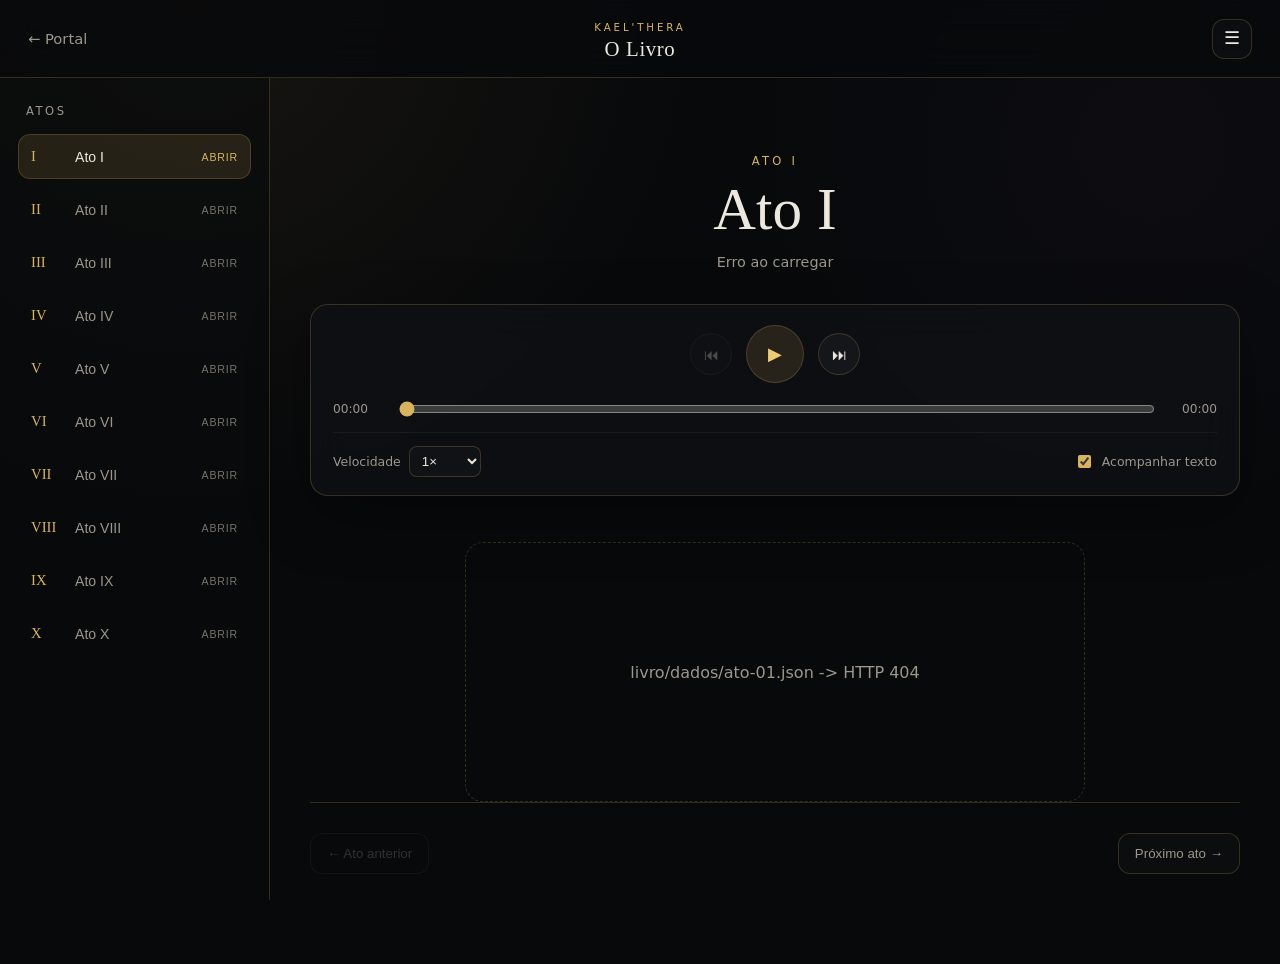
==== livro.html @ a820c570 "Add files via upload" ====
<!DOCTYPE html>
<html lang="pt-BR">
<head>
  <meta charset="UTF-8">
  <meta name="viewport" content="width=device-width, initial-scale=1.0">
  <meta name="theme-color" content="#0b0b0d">
  <title>Livro de Kael'Thera</title>
  <link rel="stylesheet" href="livro.css">
</head>
<body class="book-page">
  <div class="book-shell">
    <header class="book-topbar">
      <a class="book-back" href="index.html" aria-label="Voltar ao portal">← Portal</a>

      <div class="book-brand">
        <span class="book-kicker">KAEL'THERA</span>
        <h1>O Livro</h1>
      </div>

      <button id="toggleSidebar" class="book-icon-btn" type="button" aria-label="Abrir lista de atos">☰</button>
    </header>

    <div class="book-layout">
      <aside id="bookSidebar" class="book-sidebar" aria-label="Lista de atos">
        <div class="book-sidebar-head">
          <span>ATOS</span>
          <button id="closeSidebar" class="book-icon-btn book-close" type="button" aria-label="Fechar lista">×</button>
        </div>

        <nav id="actList" class="book-act-list"></nav>
      </aside>

      <main class="book-main">
        <section class="book-hero">
          <p id="actNumber" class="book-eyebrow">ATO I</p>
          <h2 id="actTitle">Ato I</h2>
          <p id="chapterNow" class="book-current-chapter">Preparando leitura...</p>
        </section>

        <section class="book-player" aria-label="Player de áudio">
          <audio id="bookAudio" preload="metadata"></audio>

          <div class="book-player-main">
            <button id="prevAct" class="book-control book-control-small" type="button" aria-label="Ato anterior">⏮</button>
            <button id="playPause" class="book-control book-control-play" type="button" aria-label="Reproduzir">▶</button>
            <button id="nextAct" class="book-control book-control-small" type="button" aria-label="Próximo ato">⏭</button>
          </div>

          <div class="book-progress-wrap">
            <span id="currentTime">00:00</span>
            <input id="progress" class="book-progress" type="range" min="0" max="1000" value="0" step="1" aria-label="Progresso do áudio">
            <span id="duration">00:00</span>
          </div>

          <div class="book-player-options">
            <label class="book-speed-label" for="speed">
              Velocidade
              <select id="speed" class="book-speed">
                <option value="0.75">0.75×</option>
                <option value="1" selected>1×</option>
                <option value="1.25">1.25×</option>
                <option value="1.5">1.5×</option>
                <option value="2">2×</option>
              </select>
            </label>

            <label class="book-follow">
              <input id="autoFollow" type="checkbox" checked>
              <span>Acompanhar texto</span>
            </label>
          </div>
        </section>

        <section id="bookText" class="book-text" aria-live="polite">
          <div class="book-loading">
            <span class="book-spinner"></span>
            Carregando ato...
          </div>
        </section>

        <section class="book-bottom-nav" aria-label="Navegação entre atos">
          <button id="prevActBottom" class="book-nav-btn" type="button">← Ato anterior</button>
          <button id="nextActBottom" class="book-nav-btn" type="button">Próximo ato →</button>
        </section>
      </main>
    </div>
  </div>

  <div id="sidebarBackdrop" class="book-backdrop" hidden></div>
  <script src="livro.js"></script>
</body>
</html>
---- livro.css ----
:root {
  --book-bg: #08090b;
  --book-panel: rgba(17, 18, 22, .88);
  --book-panel-2: rgba(25, 25, 31, .92);
  --book-border: rgba(225, 187, 92, .20);
  --book-gold: #d9b45d;
  --book-gold-strong: #efcb72;
  --book-gold-soft: rgba(217, 180, 93, .13);
  --book-text: #ece8de;
  --book-muted: #9c978d;
  --book-danger: #c76868;
  --book-shadow: 0 20px 60px rgba(0,0,0,.35);
}

* { box-sizing: border-box; }
html { scroll-behavior: smooth; }

body.book-page {
  margin: 0;
  min-height: 100vh;
  color: var(--book-text);
  background:
    radial-gradient(circle at 15% 0%, rgba(217,180,93,.07), transparent 35%),
    radial-gradient(circle at 90% 15%, rgba(90,75,120,.06), transparent 28%),
    var(--book-bg);
  font-family: Inter, ui-sans-serif, system-ui, -apple-system, BlinkMacSystemFont, "Segoe UI", sans-serif;
}

body.book-page::before {
  content: "";
  position: fixed;
  inset: 0;
  pointer-events: none;
  opacity: .15;
  background-image: linear-gradient(rgba(255,255,255,.012) 1px, transparent 1px), linear-gradient(90deg, rgba(255,255,255,.01) 1px, transparent 1px);
  background-size: 32px 32px;
}

.book-shell { min-height: 100vh; position: relative; z-index: 1; }

.book-topbar {
  position: sticky;
  top: 0;
  z-index: 30;
  height: 78px;
  display: grid;
  grid-template-columns: 1fr auto 1fr;
  align-items: center;
  gap: 20px;
  padding: 0 28px;
  border-bottom: 1px solid var(--book-border);
  background: rgba(8,9,11,.82);
  backdrop-filter: blur(18px);
}

.book-back {
  justify-self: start;
  color: var(--book-muted);
  text-decoration: none;
  font-size: .92rem;
  transition: .2s ease;
}
.book-back:hover { color: var(--book-gold-strong); }

.book-brand { text-align: center; line-height: 1; }
.book-brand h1 { margin: 5px 0 0; font-family: Georgia, "Times New Roman", serif; font-weight: 500; font-size: 1.3rem; letter-spacing: .03em; }
.book-kicker { font-size: .64rem; letter-spacing: .28em; color: var(--book-gold); }

.book-icon-btn {
  justify-self: end;
  appearance: none;
  border: 1px solid var(--book-border);
  background: rgba(255,255,255,.025);
  color: var(--book-text);
  min-width: 40px;
  height: 40px;
  border-radius: 12px;
  cursor: pointer;
  font-size: 1.1rem;
}
.book-icon-btn:hover { border-color: rgba(239,203,114,.5); color: var(--book-gold-strong); }

.book-layout { display: grid; grid-template-columns: 270px minmax(0, 1fr); min-height: calc(100vh - 78px); }

.book-sidebar {
  position: sticky;
  top: 78px;
  align-self: start;
  height: calc(100vh - 78px);
  overflow-y: auto;
  padding: 26px 18px;
  border-right: 1px solid var(--book-border);
  background: rgba(10,11,13,.68);
}
.book-sidebar-head { display: flex; justify-content: space-between; align-items: center; margin: 0 8px 16px; font-size: .72rem; letter-spacing: .22em; color: var(--book-muted); }
.book-close { display: none; }
.book-act-list { display: grid; gap: 8px; }

.book-act-btn {
  width: 100%;
  display: grid;
  grid-template-columns: 34px 1fr auto;
  align-items: center;
  gap: 10px;
  padding: 13px 12px;
  border: 1px solid transparent;
  border-radius: 12px;
  background: transparent;
  color: var(--book-muted);
  text-align: left;
  cursor: pointer;
  transition: .2s ease;
}
.book-act-btn:hover { background: rgba(255,255,255,.025); color: var(--book-text); }
.book-act-btn.is-active { border-color: var(--book-border); background: var(--book-gold-soft); color: var(--book-text); }
.book-act-roman { font-family: Georgia, serif; color: var(--book-gold); font-size: .92rem; }
.book-act-name { overflow: hidden; text-overflow: ellipsis; white-space: nowrap; font-size: .88rem; }
.book-act-state { font-size: .66rem; letter-spacing: .08em; text-transform: uppercase; color: #77736b; }
.book-act-btn.is-active .book-act-state { color: var(--book-gold); }

.book-main { width: min(930px, calc(100% - 48px)); margin: 0 auto; padding: 56px 0 90px; }
.book-hero { text-align: center; padding: 20px 0 34px; }
.book-eyebrow, .book-chapter-kicker { margin: 0 0 10px; color: var(--book-gold); font-size: .72rem; letter-spacing: .28em; }
.book-hero h2 { margin: 0; font-family: Georgia, "Times New Roman", serif; font-weight: 500; font-size: clamp(2rem, 5vw, 3.7rem); line-height: 1.05; }
.book-current-chapter { margin: 14px 0 0; color: var(--book-muted); font-size: .9rem; }

.book-player {
  position: sticky;
  top: 94px;
  z-index: 20;
  padding: 20px 22px 18px;
  border: 1px solid var(--book-border);
  border-radius: 18px;
  background: rgba(15,16,19,.90);
  backdrop-filter: blur(20px);
  box-shadow: var(--book-shadow);
}
.book-player-main { display: flex; justify-content: center; align-items: center; gap: 14px; margin-bottom: 16px; }
.book-control { border: 1px solid var(--book-border); color: var(--book-text); background: rgba(255,255,255,.035); cursor: pointer; transition: .2s ease; }
.book-control:hover:not(:disabled) { color: var(--book-gold-strong); border-color: rgba(239,203,114,.55); transform: translateY(-1px); }
.book-control:disabled, .book-nav-btn:disabled { opacity: .28; cursor: not-allowed; }
.book-control-small { width: 42px; height: 42px; border-radius: 50%; font-size: .95rem; }
.book-control-play { width: 58px; height: 58px; border-radius: 50%; font-size: 1.1rem; background: var(--book-gold-soft); color: var(--book-gold-strong); }
.book-control-play.is-playing { padding-bottom: 3px; }

.book-progress-wrap { display: grid; grid-template-columns: 52px 1fr 52px; align-items: center; gap: 12px; color: var(--book-muted); font-size: .76rem; font-variant-numeric: tabular-nums; }
.book-progress-wrap span:last-child { text-align: right; }
.book-progress { width: 100%; accent-color: var(--book-gold); cursor: pointer; }

.book-player-options { display: flex; justify-content: space-between; align-items: center; gap: 18px; margin-top: 13px; padding-top: 13px; border-top: 1px solid rgba(255,255,255,.055); color: var(--book-muted); font-size: .78rem; }
.book-speed-label { display: flex; align-items: center; gap: 8px; }
.book-speed { border: 1px solid var(--book-border); border-radius: 8px; padding: 6px 8px; color: var(--book-text); background: #111216; }
.book-follow { display: flex; align-items: center; gap: 8px; cursor: pointer; }
.book-follow input { accent-color: var(--book-gold); }

.book-text { margin-top: 46px; }
.book-chapter { margin: 0 auto 72px; max-width: 760px; }
.book-chapter + .book-chapter { padding-top: 54px; border-top: 1px solid var(--book-border); }
.book-chapter h3 { margin: 0 0 30px; font-family: Georgia, "Times New Roman", serif; font-weight: 500; font-size: clamp(1.55rem, 3vw, 2.2rem); }
.book-chapter-content { display: grid; gap: 7px; }

.book-segment {
  margin: 0;
  padding: 10px 15px;
  border-left: 3px solid transparent;
  border-radius: 0 10px 10px 0;
  color: #d5d0c6;
  font-family: Georgia, "Times New Roman", serif;
  font-size: clamp(1.08rem, 1.7vw, 1.22rem);
  line-height: 1.9;
  cursor: pointer;
  transition: background .22s ease, border-color .22s ease, color .22s ease, transform .22s ease;
}
.book-segment:hover { background: rgba(255,255,255,.018); color: var(--book-text); }
.book-segment:focus-visible { outline: 1px solid rgba(239,203,114,.65); outline-offset: 3px; }
.book-segment.is-reading {
  color: #fff4d7;
  background: linear-gradient(90deg, rgba(217,180,93,.17), rgba(217,180,93,.045));
  border-left-color: var(--book-gold-strong);
  transform: translateX(3px);
  box-shadow: inset 0 0 28px rgba(217,180,93,.025);
}

.book-loading, .book-empty { min-height: 260px; display: grid; place-items: center; align-content: center; gap: 12px; text-align: center; color: var(--book-muted); }
.book-empty { max-width: 620px; margin: 0 auto; padding: 40px 24px; border: 1px dashed var(--book-border); border-radius: 18px; }
.book-empty h3 { margin: 0; color: var(--book-text); font-family: Georgia, serif; font-size: 1.5rem; font-weight: 500; }
.book-empty p { margin: 0; line-height: 1.65; }
.book-empty-icon { color: var(--book-gold); font-size: 1.7rem; }
.book-spinner { width: 24px; height: 24px; border-radius: 50%; border: 2px solid rgba(255,255,255,.08); border-top-color: var(--book-gold); animation: bookSpin .8s linear infinite; }
@keyframes bookSpin { to { transform: rotate(360deg); } }

.book-bottom-nav { display: flex; justify-content: space-between; gap: 16px; padding-top: 30px; border-top: 1px solid var(--book-border); }
.book-nav-btn { appearance: none; border: 1px solid var(--book-border); border-radius: 12px; padding: 12px 16px; color: var(--book-muted); background: rgba(255,255,255,.02); cursor: pointer; }
.book-nav-btn:hover:not(:disabled) { color: var(--book-gold-strong); border-color: rgba(239,203,114,.45); }

.book-backdrop { position: fixed; inset: 0; z-index: 39; background: rgba(0,0,0,.58); opacity: 0; transition: opacity .18s ease; }
.book-backdrop.is-visible { opacity: 1; }

@media (max-width: 900px) {
  .book-layout { display: block; }
  .book-sidebar {
    position: fixed;
    z-index: 40;
    top: 0;
    left: 0;
    width: min(330px, 88vw);
    height: 100vh;
    transform: translateX(-105%);
    transition: transform .2s ease;
    background: #0d0e11;
    padding-top: 22px;
  }
  .book-sidebar.is-open { transform: translateX(0); }
  .book-close { display: inline-grid; place-items: center; }
  .book-main { width: min(100% - 30px, 820px); padding-top: 36px; }
  .book-player { top: 88px; }
}

@media (max-width: 560px) {
  .book-topbar { height: 68px; padding: 0 15px; grid-template-columns: 1fr auto 1fr; }
  .book-back { font-size: .8rem; }
  .book-brand h1 { font-size: 1.02rem; }
  .book-kicker { font-size: .54rem; letter-spacing: .2em; }
  .book-icon-btn { min-width: 36px; height: 36px; }
  .book-main { width: min(100% - 20px, 760px); padding-top: 24px; }
  .book-hero { padding-bottom: 25px; }
  .book-player { top: 76px; padding: 16px 14px 14px; border-radius: 15px; }
  .book-progress-wrap { grid-template-columns: 44px 1fr 44px; gap: 8px; font-size: .7rem; }
  .book-player-options { align-items: flex-start; flex-direction: column; gap: 10px; }
  .book-text { margin-top: 34px; }
  .book-chapter { margin-bottom: 55px; }
  .book-segment { padding: 8px 10px; font-size: 1.05rem; line-height: 1.78; }
  .book-bottom-nav { flex-direction: column; }
  .book-nav-btn { width: 100%; }
}

/* =========================================================
   KAEL'THERA — DESTAQUE PROFISSIONAL DA LEITURA
   O livro.js já adiciona .is-reading ao trecho sincronizado.
   Este bloco melhora apenas o visual, sem alterar a lógica.
   ========================================================= */

.book-segment {
  position: relative;
  overflow: hidden;
  transform-origin: left center;
  transition:
    color .28s ease,
    opacity .28s ease,
    background .28s ease,
    border-color .28s ease,
    transform .28s ease,
    box-shadow .28s ease,
    text-shadow .28s ease;
}

.book-segment::before {
  content: "";
  position: absolute;
  left: -3px;
  top: 14%;
  width: 3px;
  height: 72%;
  border-radius: 999px;
  background: transparent;
  transition: background .28s ease, box-shadow .28s ease;
}

/* Trecho exato que o áudio está narrando */
.book-segment.is-reading {
  z-index: 2;
  color: #fff7e4;
  opacity: 1;
  background:
    linear-gradient(
      90deg,
      rgba(239, 203, 114, .20),
      rgba(217, 180, 93, .08) 62%,
      rgba(217, 180, 93, .018)
    );
  border-left-color: var(--book-gold-strong);
  transform: translateX(5px) scale(1.008);
  box-shadow:
    inset 0 0 34px rgba(217, 180, 93, .045),
    0 8px 32px rgba(0, 0, 0, .18);
  text-shadow: 0 0 18px rgba(239, 203, 114, .10);
}

.book-segment.is-reading::before {
  background: var(--book-gold-strong);
  box-shadow:
    0 0 7px rgba(239, 203, 114, .58),
    0 0 20px rgba(239, 203, 114, .30);
}

/* Etiqueta discreta no canto do trecho atual */
.book-segment.is-reading::after {
  content: "LENDO AGORA";
  position: absolute;
  right: 12px;
  top: 7px;
  font-family: Inter, ui-sans-serif, system-ui, sans-serif;
  font-size: .50rem;
  font-weight: 700;
  letter-spacing: .16em;
  color: rgba(239, 203, 114, .62);
  pointer-events: none;
}

/* Dá profundidade ao restante do texto sem torná-lo difícil de ler */
.book-chapter-content:has(.book-segment.is-reading)
  .book-segment:not(.is-reading) {
  opacity: .66;
  color: rgba(213, 208, 198, .72);
}

.book-chapter-content:has(.book-segment.is-reading)
  .book-segment:not(.is-reading):hover {
  opacity: 1;
  color: var(--book-text);
}

/* A pausa mantém o local marcado, então o leitor não se perde. */
.book-segment.is-reading:hover {
  color: #fff9ea;
  background:
    linear-gradient(
      90deg,
      rgba(239, 203, 114, .23),
      rgba(217, 180, 93, .095) 62%,
      rgba(217, 180, 93, .025)
    );
}

@media (prefers-reduced-motion: reduce) {
  .book-segment,
  .book-segment::before {
    transition: none;
  }

  .book-segment.is-reading {
    transform: none;
  }
}

@media (max-width: 560px) {
  .book-segment.is-reading::after {
    display: none;
  }

  .book-segment.is-reading {
    transform: translateX(2px);
  }
}
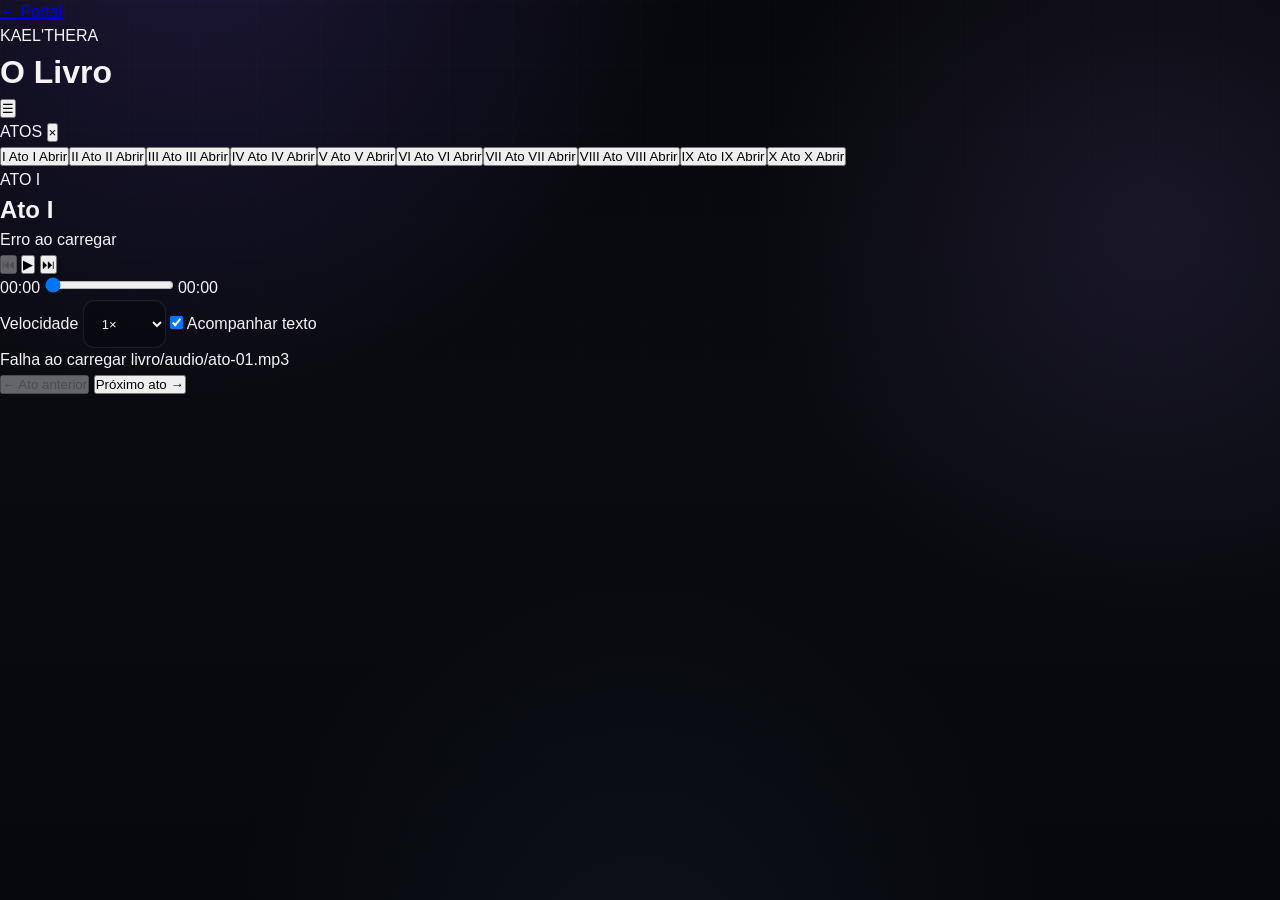
==== commit df5284e8: "Update livro.html" ====
--- a/livro.html
+++ b/livro.html
@@ -5,7 +5,7 @@
   <meta name="viewport" content="width=device-width, initial-scale=1.0">
   <meta name="theme-color" content="#0b0b0d">
   <title>Livro de Kael'Thera</title>
-  <link rel="stylesheet" href="livro.css">
+  <link rel="stylesheet" href="style.css">
 </head>
 <body class="book-page">
   <div class="book-shell">
--- a/style.css
+++ b/style.css
@@ -0,0 +1,2214 @@
+* {
+    box-sizing: border-box;
+    margin: 0;
+    padding: 0;
+}
+
+:root {
+
+    --background: #08090d;
+    --background2: #10131a;
+
+    --panel: rgba(18, 21, 29, 0.94);
+
+    --border: rgba(255, 255, 255, 0.09);
+
+    --text: #eeeeee;
+    --muted: #9ca3af;
+
+    --accent: #b58cff;
+    --accent2: #7c5cff;
+
+    --success: #72e6a1;
+
+}
+
+
+body {
+
+    min-height: 100vh;
+
+    background:
+        radial-gradient(
+            circle at 20% 10%,
+            rgba(125, 75, 190, 0.16),
+            transparent 35%
+        ),
+
+        radial-gradient(
+            circle at 80% 90%,
+            rgba(50, 110, 180, 0.12),
+            transparent 35%
+        ),
+
+        var(--background);
+
+    color: var(--text);
+
+    font-family:
+        Arial,
+        Helvetica,
+        sans-serif;
+
+    line-height: 1.5;
+
+}
+
+
+.background {
+
+    position: fixed;
+
+    inset: 0;
+
+    pointer-events: none;
+
+    opacity: 0.15;
+
+    background-image:
+
+        linear-gradient(
+            rgba(255,255,255,0.03) 1px,
+            transparent 1px
+        ),
+
+        linear-gradient(
+            90deg,
+            rgba(255,255,255,0.03) 1px,
+            transparent 1px
+        );
+
+    background-size: 50px 50px;
+
+}
+
+
+.site-header {
+
+    height: 75px;
+
+    display: flex;
+
+    align-items: center;
+
+    justify-content: space-between;
+
+    padding: 0 7%;
+
+    border-bottom: 1px solid var(--border);
+
+    background: rgba(8, 9, 13, 0.82);
+
+    backdrop-filter: blur(12px);
+
+}
+
+
+.logo {
+
+    font-weight: 800;
+
+    letter-spacing: 3px;
+
+    font-size: 19px;
+
+}
+
+
+.logo span {
+
+    color: var(--accent);
+
+    margin-right: 8px;
+
+}
+
+
+.header-subtitle {
+
+    color: var(--muted);
+
+    font-size: 11px;
+
+    letter-spacing: 3px;
+
+}
+
+
+.container {
+
+    width: min(950px, 92%);
+
+    margin: 0 auto;
+
+    padding: 60px 0 80px;
+
+}
+
+
+.intro {
+
+    text-align: center;
+
+    margin-bottom: 45px;
+
+}
+
+
+.symbol {
+
+    font-size: 42px;
+
+    color: var(--accent);
+
+    margin-bottom: 10px;
+
+}
+
+
+.intro h1 {
+
+    font-size: clamp(30px, 5vw, 48px);
+
+    margin-bottom: 15px;
+
+}
+
+
+.intro p {
+
+    max-width: 650px;
+
+    margin: auto;
+
+    color: var(--muted);
+
+    font-size: 15px;
+
+}
+
+
+/* PROGRESS */
+
+.progress-container {
+
+    margin-bottom: 30px;
+
+}
+
+
+.progress-info {
+
+    display: flex;
+
+    justify-content: space-between;
+
+    color: var(--muted);
+
+    font-size: 13px;
+
+    margin-bottom: 10px;
+
+}
+
+
+.progress-info strong {
+
+    color: var(--text);
+
+}
+
+
+.progress-bar {
+
+    height: 5px;
+
+    border-radius: 10px;
+
+    background: rgba(255,255,255,0.08);
+
+    overflow: hidden;
+
+}
+
+
+.progress-fill {
+
+    width: 12.5%;
+
+    height: 100%;
+
+    background:
+
+        linear-gradient(
+            90deg,
+            var(--accent2),
+            var(--accent)
+        );
+
+    transition: width 0.35s ease;
+
+}
+
+
+/* FORM */
+
+.form-step {
+
+    display: none;
+
+    background: var(--panel);
+
+    border: 1px solid var(--border);
+
+    border-radius: 18px;
+
+    padding: 35px;
+
+    box-shadow:
+        0 20px 60px rgba(0,0,0,0.25);
+
+}
+
+
+.form-step.active {
+
+    display: block;
+
+    animation: fadeIn 0.3s ease;
+
+}
+
+
+@keyframes fadeIn {
+
+    from {
+
+        opacity: 0;
+
+        transform: translateY(8px);
+
+    }
+
+    to {
+
+        opacity: 1;
+
+        transform: translateY(0);
+
+    }
+
+}
+
+
+.step-header {
+
+    display: flex;
+
+    gap: 18px;
+
+    align-items: flex-start;
+
+    padding-bottom: 25px;
+
+    margin-bottom: 30px;
+
+    border-bottom: 1px solid var(--border);
+
+}
+
+
+.step-icon {
+
+    font-size: 30px;
+
+}
+
+
+.step-header h2 {
+
+    margin-bottom: 5px;
+
+    font-size: 25px;
+
+}
+
+
+.step-header p {
+
+    color: var(--muted);
+
+    font-size: 14px;
+
+}
+
+
+/* GRID */
+
+.grid {
+
+    display: grid;
+
+    grid-template-columns: repeat(2, 1fr);
+
+    gap: 20px;
+
+}
+
+
+/* FIELDS */
+
+.field {
+
+    margin-bottom: 23px;
+
+}
+
+
+.field label {
+
+    display: block;
+
+    margin-bottom: 9px;
+
+    font-size: 14px;
+
+    font-weight: 600;
+
+}
+
+
+input[type="text"],
+input[type="number"],
+textarea {
+
+    width: 100%;
+
+    border: 1px solid var(--border);
+
+    border-radius: 10px;
+
+    padding: 13px 14px;
+
+    background: rgba(255,255,255,0.035);
+
+    color: var(--text);
+
+    outline: none;
+
+    font-family: inherit;
+
+    font-size: 14px;
+
+    transition: 0.2s;
+
+}
+
+
+input[type="text"]:focus,
+input[type="number"]:focus,
+textarea:focus {
+
+    border-color: var(--accent);
+
+    background: rgba(255,255,255,0.05);
+
+    box-shadow:
+        0 0 0 3px rgba(181,140,255,0.08);
+
+}
+
+
+textarea {
+
+    min-height: 120px;
+
+    resize: vertical;
+
+}
+
+
+.large-textarea {
+
+    min-height: 220px;
+
+}
+
+
+input::placeholder,
+textarea::placeholder {
+
+    color: #686d78;
+
+}
+
+
+small {
+
+    display: block;
+
+    margin-top: 8px;
+
+    color: var(--muted);
+
+    font-size: 12px;
+
+}
+
+
+/* OPTIONS */
+
+.radio-group,
+.checkbox-grid {
+
+    display: grid;
+
+    gap: 10px;
+
+}
+
+
+.checkbox-grid {
+
+    grid-template-columns: repeat(2, 1fr);
+
+}
+
+
+.option {
+
+    display: flex !important;
+
+    align-items: center;
+
+    gap: 10px;
+
+    padding: 13px;
+
+    border-radius: 10px;
+
+    border: 1px solid var(--border);
+
+    background: rgba(255,255,255,0.025);
+
+    cursor: pointer;
+
+    transition: 0.2s;
+
+    font-weight: 400 !important;
+
+}
+
+
+.option:hover {
+
+    border-color: rgba(181,140,255,0.35);
+
+    background: rgba(181,140,255,0.06);
+
+}
+
+
+.option input {
+
+    accent-color: var(--accent);
+
+}
+
+
+/* CONDITIONAL */
+
+.conditional {
+
+    padding: 20px;
+
+    margin-bottom: 25px;
+
+    border: 1px solid rgba(181,140,255,0.18);
+
+    border-radius: 12px;
+
+    background: rgba(181,140,255,0.035);
+
+}
+
+
+/* REVIEW */
+
+.review-container {
+
+    display: grid;
+
+    gap: 12px;
+
+    margin-bottom: 25px;
+
+}
+
+
+.review-item {
+
+    padding: 16px;
+
+    border: 1px solid var(--border);
+
+    border-radius: 10px;
+
+    background: rgba(255,255,255,0.025);
+
+}
+
+
+.review-label {
+
+    color: var(--accent);
+
+    font-size: 12px;
+
+    font-weight: 700;
+
+    text-transform: uppercase;
+
+    letter-spacing: 1px;
+
+    margin-bottom: 5px;
+
+}
+
+
+.review-value {
+
+    white-space: pre-wrap;
+
+    color: var(--text);
+
+    font-size: 14px;
+
+}
+
+
+/* CONFIRM */
+
+.confirmation {
+
+    padding: 18px;
+
+    border-radius: 12px;
+
+    background: rgba(114,230,161,0.05);
+
+    border: 1px solid rgba(114,230,161,0.15);
+
+}
+
+
+.confirm-option {
+
+    display: flex !important;
+
+    align-items: flex-start;
+
+    gap: 12px;
+
+    cursor: pointer;
+
+    font-weight: 400 !important;
+
+}
+
+
+.confirm-option input {
+
+    margin-top: 4px;
+
+    accent-color: var(--accent);
+
+}
+
+
+/* NAVIGATION */
+
+.navigation {
+
+    display: flex;
+
+    justify-content: space-between;
+
+    gap: 15px;
+
+    margin-top: 20px;
+
+}
+
+
+.button {
+
+    border: none;
+
+    border-radius: 10px;
+
+    padding: 13px 22px;
+
+    font-size: 14px;
+
+    font-weight: 700;
+
+    cursor: pointer;
+
+    transition: 0.2s;
+
+}
+
+
+.button:hover {
+
+    transform: translateY(-2px);
+
+}
+
+
+.primary,
+.submit {
+
+    margin-left: auto;
+
+    color: white;
+
+    background:
+        linear-gradient(
+            135deg,
+            var(--accent2),
+            var(--accent)
+        );
+
+}
+
+
+.secondary {
+
+    color: var(--text);
+
+    background: rgba(255,255,255,0.07);
+
+    border: 1px solid var(--border);
+
+}
+
+
+.submit {
+
+    background:
+        linear-gradient(
+            135deg,
+            #39a96b,
+            #62d996
+        );
+
+}
+
+
+.hidden {
+
+    display: none !important;
+
+}
+
+
+/* SUCCESS */
+
+.success-screen {
+
+    text-align: center;
+
+    background: var(--panel);
+
+    border: 1px solid rgba(114,230,161,0.18);
+
+    border-radius: 18px;
+
+    padding: 60px 35px;
+
+}
+
+
+.success-symbol {
+
+    font-size: 55px;
+
+    color: var(--success);
+
+    margin-bottom: 15px;
+
+}
+
+
+.success-screen h2 {
+
+    font-size: 30px;
+
+    margin-bottom: 12px;
+
+}
+
+
+.success-screen p {
+
+    color: var(--muted);
+
+}
+
+
+.application-id {
+
+    display: inline-flex;
+
+    flex-direction: column;
+
+    gap: 5px;
+
+    margin: 30px 0 15px;
+
+    padding: 18px 35px;
+
+    border-radius: 12px;
+
+    background: rgba(255,255,255,0.04);
+
+    border: 1px solid var(--border);
+
+}
+
+
+.application-id span {
+
+    color: var(--muted);
+
+    font-size: 11px;
+
+    text-transform: uppercase;
+
+    letter-spacing: 2px;
+
+}
+
+
+.application-id strong {
+
+    color: var(--accent);
+
+    font-size: 25px;
+
+    letter-spacing: 3px;
+
+}
+
+
+.success-small {
+
+    font-size: 12px;
+
+}
+
+
+/* FOOTER */
+
+footer {
+
+    text-align: center;
+
+    padding: 35px;
+
+    border-top: 1px solid var(--border);
+
+    color: var(--muted);
+
+}
+
+
+footer p {
+
+    color: var(--text);
+
+    font-weight: 700;
+
+    letter-spacing: 3px;
+
+    margin-bottom: 5px;
+
+}
+
+
+footer span {
+
+    font-size: 12px;
+
+}
+
+
+/* MOBILE */
+
+@media (max-width: 700px) {
+
+    .site-header {
+
+        padding: 0 5%;
+
+    }
+
+    .header-subtitle {
+
+        display: none;
+
+    }
+
+    .container {
+
+        width: 94%;
+
+        padding-top: 35px;
+
+    }
+
+    .form-step {
+
+        padding: 22px;
+
+    }
+
+    .grid {
+
+        grid-template-columns: 1fr;
+
+    }
+
+    .checkbox-grid {
+
+        grid-template-columns: 1fr;
+
+    }
+
+    .step-header {
+
+        gap: 12px;
+
+    }
+
+    .step-header h2 {
+
+        font-size: 21px;
+
+    }
+
+    .navigation {
+
+        flex-direction: column-reverse;
+
+    }
+
+    .button {
+
+        width: 100%;
+
+    }
+
+    .primary,
+    .submit {
+
+        margin-left: 0;
+
+    }
+
+}
+
+/* =========================================================
+   KAEL'THERA — PREMIUM APPLICATION UI
+   ========================================================= */
+
+:root {
+    --background: #07080c;
+    --background2: #0c0f16;
+    --panel: rgba(14, 17, 24, 0.88);
+    --panel-strong: rgba(18, 21, 31, 0.96);
+    --border: rgba(255, 255, 255, 0.085);
+    --border-strong: rgba(181, 140, 255, 0.24);
+    --text: #f5f3f8;
+    --muted: #a5a7b3;
+    --accent: #b997ff;
+    --accent2: #7658e8;
+    --accent-soft: rgba(181, 140, 255, 0.11);
+    --gold: #d7bd83;
+    --success: #75e6a2;
+    --danger: #ff8b9a;
+    --shadow: 0 30px 90px rgba(0, 0, 0, 0.38);
+}
+
+html {
+    scroll-behavior: smooth;
+}
+
+body {
+    overflow-x: hidden;
+    background:
+        radial-gradient(circle at 15% -10%, rgba(124, 92, 255, 0.18), transparent 34%),
+        radial-gradient(circle at 90% 25%, rgba(181, 140, 255, 0.10), transparent 30%),
+        radial-gradient(circle at 50% 110%, rgba(64, 110, 180, 0.09), transparent 36%),
+        linear-gradient(180deg, #07080c 0%, #090b11 48%, #07080c 100%);
+}
+
+body::before {
+    content: "";
+    position: fixed;
+    inset: 0;
+    z-index: -2;
+    pointer-events: none;
+    background:
+        linear-gradient(rgba(255,255,255,.014) 1px, transparent 1px),
+        linear-gradient(90deg, rgba(255,255,255,.014) 1px, transparent 1px);
+    background-size: 64px 64px;
+    mask-image: linear-gradient(to bottom, rgba(0,0,0,.8), transparent 85%);
+}
+
+.background {
+    opacity: 0.25;
+    background-image:
+        radial-gradient(circle at center, rgba(185,151,255,.10) 0 1px, transparent 1.5px);
+    background-size: 28px 28px;
+    mask-image: linear-gradient(to bottom, rgba(0,0,0,.5), transparent 70%);
+}
+
+/* HEADER */
+
+.site-header {
+    position: sticky;
+    top: 0;
+    z-index: 100;
+    height: 72px;
+    padding: 0 max(5vw, 24px);
+    background: rgba(7, 8, 12, 0.72);
+    border-bottom: 1px solid rgba(255,255,255,.07);
+    backdrop-filter: blur(18px) saturate(140%);
+    -webkit-backdrop-filter: blur(18px) saturate(140%);
+}
+
+.brand {
+    display: inline-flex;
+    align-items: center;
+    gap: 12px;
+    color: var(--text);
+    text-decoration: none;
+}
+
+.brand-mark {
+    display: grid;
+    place-items: center;
+    width: 36px;
+    height: 36px;
+    border: 1px solid rgba(185,151,255,.30);
+    border-radius: 11px;
+    color: var(--accent);
+    background:
+        linear-gradient(145deg, rgba(185,151,255,.13), rgba(255,255,255,.02));
+    box-shadow: inset 0 1px 0 rgba(255,255,255,.06);
+}
+
+.brand-copy {
+    display: flex;
+    align-items: baseline;
+    gap: 8px;
+}
+
+.brand-copy strong {
+    font-size: 14px;
+    letter-spacing: 3.2px;
+}
+
+.brand-copy small {
+    color: var(--muted);
+    font-size: 9px;
+    letter-spacing: 2px;
+}
+
+.header-meta {
+    display: inline-flex;
+    align-items: center;
+    gap: 9px;
+    padding: 8px 12px;
+    border: 1px solid rgba(117,230,162,.15);
+    border-radius: 999px;
+    color: #c4d3c9;
+    background: rgba(117,230,162,.05);
+    font-size: 11px;
+    letter-spacing: .8px;
+}
+
+.live-dot {
+    width: 7px;
+    height: 7px;
+    border-radius: 50%;
+    background: var(--success);
+    box-shadow: 0 0 0 4px rgba(117,230,162,.08), 0 0 18px rgba(117,230,162,.35);
+}
+
+/* MAIN / HERO */
+
+.container {
+    width: min(980px, 92%);
+    padding: 78px 0 96px;
+}
+
+.intro {
+    position: relative;
+    max-width: 880px;
+    margin: 0 auto 58px;
+    text-align: center;
+}
+
+.hero-kicker {
+    display: inline-flex;
+    align-items: center;
+    gap: 10px;
+    margin-bottom: 26px;
+    color: #c8bddf;
+    font-size: 10px;
+    font-weight: 800;
+    letter-spacing: 2.6px;
+}
+
+.hero-kicker span {
+    width: 34px;
+    height: 1px;
+    background: linear-gradient(90deg, transparent, var(--accent));
+}
+
+.symbol {
+    width: 54px;
+    height: 54px;
+    display: grid;
+    place-items: center;
+    margin: 0 auto 20px;
+    border: 1px solid rgba(185,151,255,.28);
+    border-radius: 16px;
+    font-size: 27px;
+    background:
+        linear-gradient(145deg, rgba(185,151,255,.12), rgba(255,255,255,.015));
+    box-shadow:
+        inset 0 1px 0 rgba(255,255,255,.06),
+        0 18px 50px rgba(118,88,232,.12);
+}
+
+.intro h1 {
+    max-width: 800px;
+    margin: 0 auto 22px;
+    font-size: clamp(42px, 6.8vw, 72px);
+    line-height: .98;
+    letter-spacing: -3px;
+    font-weight: 850;
+}
+
+.intro h1 span {
+    display: block;
+    margin-top: 9px;
+    color: transparent;
+    background: linear-gradient(100deg, #e7ddfb 5%, var(--accent) 50%, #a98cf5 95%);
+    background-clip: text;
+    -webkit-background-clip: text;
+}
+
+.hero-description {
+    max-width: 700px !important;
+    color: #aeb0bc !important;
+    font-size: 16px !important;
+    line-height: 1.75 !important;
+}
+
+.hero-badges {
+    display: flex;
+    justify-content: center;
+    flex-wrap: wrap;
+    gap: 9px;
+    margin: 28px auto 0;
+}
+
+.hero-badges span {
+    padding: 8px 12px;
+    border: 1px solid rgba(255,255,255,.075);
+    border-radius: 999px;
+    color: #c9c5d3;
+    background: rgba(255,255,255,.025);
+    font-size: 11px;
+}
+
+.hero-note {
+    display: grid;
+    grid-template-columns: auto 1fr;
+    gap: 14px;
+    max-width: 650px;
+    margin: 34px auto 0;
+    padding: 16px 18px;
+    border: 1px solid rgba(215,189,131,.16);
+    border-radius: 14px;
+    text-align: left;
+    background: rgba(215,189,131,.035);
+}
+
+.hero-note-icon {
+    width: 34px;
+    height: 34px;
+    display: grid;
+    place-items: center;
+    border-radius: 10px;
+    color: var(--gold);
+    background: rgba(215,189,131,.08);
+}
+
+.hero-note strong {
+    display: block;
+    margin-bottom: 3px;
+    font-size: 12px;
+    letter-spacing: .5px;
+}
+
+.hero-note p {
+    max-width: none;
+    margin: 0;
+    color: #999ba6;
+    font-size: 12px;
+    line-height: 1.55;
+}
+
+/* PROGRESS */
+
+.progress-container {
+    position: relative;
+    margin-bottom: 13px;
+    padding: 19px 20px;
+    border: 1px solid rgba(255,255,255,.065);
+    border-radius: 15px;
+    background: rgba(255,255,255,.018);
+}
+
+.progress-info {
+    margin-bottom: 12px;
+    font-size: 11px;
+    font-weight: 700;
+    letter-spacing: .5px;
+    text-transform: uppercase;
+}
+
+.progress-info strong {
+    color: var(--accent);
+}
+
+.progress-bar {
+    height: 4px;
+    background: rgba(255,255,255,.055);
+}
+
+.progress-fill {
+    position: relative;
+    box-shadow: 0 0 18px rgba(185,140,255,.30);
+}
+
+.progress-fill::after {
+    content: "";
+    position: absolute;
+    right: -2px;
+    top: 50%;
+    width: 7px;
+    height: 7px;
+    border-radius: 50%;
+    transform: translateY(-50%);
+    background: #e7dcff;
+    box-shadow: 0 0 14px var(--accent);
+}
+
+.form-guidance {
+    display: flex;
+    align-items: center;
+    gap: 9px;
+    min-height: 34px;
+    margin: 0 2px 18px;
+    color: #8f929e;
+    font-size: 11px;
+    transition: .25s ease;
+}
+
+.guidance-icon {
+    color: #6d7180;
+    font-size: 7px;
+}
+
+.form-guidance.complete {
+    color: #9bc6aa;
+}
+
+.form-guidance.complete .guidance-icon {
+    color: var(--success);
+    text-shadow: 0 0 12px rgba(117,230,162,.45);
+}
+
+/* FORM PANELS */
+
+.form-step {
+    position: relative;
+    overflow: hidden;
+    padding: 38px;
+    border: 1px solid rgba(255,255,255,.075);
+    border-radius: 20px;
+    background:
+        linear-gradient(160deg, rgba(21,24,34,.94), rgba(13,16,23,.91));
+    box-shadow:
+        var(--shadow),
+        inset 0 1px 0 rgba(255,255,255,.035);
+}
+
+.form-step::before {
+    content: "";
+    position: absolute;
+    inset: 0 auto auto 0;
+    width: 100%;
+    height: 1px;
+    background: linear-gradient(90deg, transparent, rgba(185,151,255,.30), transparent);
+}
+
+.form-step.active {
+    animation: premiumStepIn .38s cubic-bezier(.2,.8,.2,1);
+}
+
+@keyframes premiumStepIn {
+    from {
+        opacity: 0;
+        transform: translateY(10px) scale(.995);
+        filter: blur(2px);
+    }
+    to {
+        opacity: 1;
+        transform: translateY(0) scale(1);
+        filter: blur(0);
+    }
+}
+
+.step-header {
+    gap: 15px;
+    padding-bottom: 26px;
+    margin-bottom: 30px;
+    border-bottom-color: rgba(255,255,255,.07);
+}
+
+.step-icon {
+    width: 44px;
+    height: 44px;
+    flex: 0 0 44px;
+    display: grid;
+    place-items: center;
+    border: 1px solid rgba(185,151,255,.14);
+    border-radius: 13px;
+    background: rgba(185,151,255,.055);
+    font-size: 22px;
+}
+
+.step-header h2 {
+    font-size: clamp(22px, 3vw, 27px);
+    letter-spacing: -.4px;
+}
+
+.step-header p {
+    margin-top: 5px;
+    color: #9295a2;
+    line-height: 1.55;
+}
+
+/* FIELDS */
+
+.field {
+    position: relative;
+    margin-bottom: 24px;
+}
+
+.field label {
+    color: #dedce4;
+    font-size: 12px;
+    font-weight: 750;
+    letter-spacing: .15px;
+}
+
+input[type="text"],
+input[type="number"],
+textarea,
+select {
+    min-height: 48px;
+    border-color: rgba(255,255,255,.085);
+    border-radius: 11px;
+    padding: 13px 14px;
+    background: rgba(5,7,11,.42);
+    color: #f4f2f7;
+    font-size: 13px;
+    box-shadow: inset 0 1px 0 rgba(255,255,255,.018);
+}
+
+textarea {
+    min-height: 125px;
+    line-height: 1.6;
+}
+
+input[type="text"]:hover,
+input[type="number"]:hover,
+textarea:hover,
+select:hover {
+    border-color: rgba(255,255,255,.14);
+}
+
+input[type="text"]:focus,
+input[type="number"]:focus,
+textarea:focus,
+select:focus {
+    border-color: rgba(185,151,255,.58);
+    background: rgba(13,15,22,.75);
+    box-shadow:
+        0 0 0 3px rgba(185,140,255,.08),
+        0 10px 30px rgba(0,0,0,.10);
+}
+
+input::placeholder,
+textarea::placeholder {
+    color: #606470;
+}
+
+small {
+    color: #777b88;
+    line-height: 1.55;
+}
+
+/* OPTIONS */
+
+.radio-group,
+.checkbox-grid {
+    gap: 9px;
+}
+
+.option {
+    min-height: 48px;
+    padding: 13px 14px;
+    border-color: rgba(255,255,255,.075);
+    border-radius: 11px;
+    background: rgba(255,255,255,.018);
+    color: #cfd0d7;
+}
+
+.option:hover {
+    transform: translateY(-1px);
+    border-color: rgba(185,151,255,.28);
+    background: rgba(185,151,255,.055);
+}
+
+.option:has(input:checked) {
+    border-color: rgba(185,151,255,.40);
+    background:
+        linear-gradient(135deg, rgba(185,151,255,.10), rgba(118,88,232,.05));
+    color: #f3eefc;
+    box-shadow: inset 0 0 0 1px rgba(185,151,255,.04);
+}
+
+/* ERROR STATE */
+
+.field-error input[type="text"],
+.field-error input[type="number"],
+.field-error textarea,
+.field-error .option,
+.confirmation.field-error {
+    border-color: rgba(255,139,154,.48) !important;
+}
+
+.field-error {
+    animation: fieldNudge .28s ease;
+}
+
+@keyframes fieldNudge {
+    0%, 100% { transform: translateX(0); }
+    35% { transform: translateX(-3px); }
+    70% { transform: translateX(3px); }
+}
+
+.validation-message {
+    margin-top: 8px;
+    color: #f1a0ab;
+    font-size: 11px;
+    font-weight: 650;
+}
+
+/* REVIEW */
+
+.review-container {
+    grid-template-columns: repeat(2, minmax(0, 1fr));
+    gap: 10px;
+}
+
+.review-card,
+.review-item {
+    padding: 15px 16px;
+    border: 1px solid rgba(255,255,255,.07);
+    border-radius: 12px;
+    background: rgba(255,255,255,.018);
+}
+
+.review-label {
+    display: block;
+    margin-bottom: 7px;
+    color: #ae91ef;
+    font-size: 9px;
+    letter-spacing: 1.2px;
+}
+
+.review-value {
+    color: #d8d7de;
+    line-height: 1.55;
+}
+
+/* CONFIRMATION */
+
+.confirmation {
+    border-color: rgba(117,230,162,.13);
+    background: rgba(117,230,162,.035);
+}
+
+/* NAVIGATION */
+
+.navigation {
+    position: sticky;
+    bottom: 14px;
+    z-index: 30;
+    align-items: center;
+    margin-top: 17px;
+    padding: 10px;
+    border: 1px solid rgba(255,255,255,.075);
+    border-radius: 15px;
+    background: rgba(8,10,15,.80);
+    backdrop-filter: blur(18px);
+    -webkit-backdrop-filter: blur(18px);
+    box-shadow: 0 18px 45px rgba(0,0,0,.26);
+}
+
+.button {
+    min-height: 44px;
+    border-radius: 10px;
+    padding: 11px 19px;
+    letter-spacing: .15px;
+}
+
+.primary,
+.submit {
+    box-shadow: 0 10px 25px rgba(118,88,232,.18);
+}
+
+.button:disabled,
+.button.is-disabled {
+    opacity: .34;
+    cursor: not-allowed;
+    transform: none !important;
+    box-shadow: none;
+    filter: grayscale(.25);
+}
+
+/* SUCCESS */
+
+.success-screen {
+    position: relative;
+    overflow: hidden;
+    border-color: rgba(117,230,162,.16);
+    background:
+        linear-gradient(160deg, rgba(17,26,23,.91), rgba(13,16,23,.94));
+    box-shadow: var(--shadow);
+}
+
+.success-screen::before {
+    content: "";
+    position: absolute;
+    width: 320px;
+    height: 320px;
+    top: -180px;
+    left: 50%;
+    transform: translateX(-50%);
+    border-radius: 50%;
+    background: rgba(117,230,162,.08);
+    filter: blur(55px);
+}
+
+/* FOOTER */
+
+footer {
+    border-top-color: rgba(255,255,255,.055);
+    background: rgba(4,5,8,.22);
+}
+
+footer p {
+    font-size: 12px;
+}
+
+footer span {
+    color: #737783;
+}
+
+/* RESPONSIVE */
+
+@media (max-width: 700px) {
+    .site-header {
+        height: 64px;
+        padding: 0 18px;
+    }
+
+    .header-meta {
+        padding: 7px 9px;
+        font-size: 9px;
+    }
+
+    .brand-copy strong {
+        font-size: 12px;
+        letter-spacing: 2.2px;
+    }
+
+    .container {
+        width: min(94%, 620px);
+        padding-top: 48px;
+    }
+
+    .intro {
+        margin-bottom: 42px;
+    }
+
+    .intro h1 {
+        font-size: clamp(38px, 12vw, 54px);
+        letter-spacing: -2px;
+    }
+
+    .hero-description {
+        font-size: 14px !important;
+    }
+
+    .hero-note {
+        grid-template-columns: 1fr;
+        text-align: center;
+    }
+
+    .hero-note-icon {
+        margin: auto;
+    }
+
+    .form-step {
+        padding: 24px 19px;
+        border-radius: 16px;
+    }
+
+    .progress-container {
+        padding: 16px;
+    }
+
+    .review-container {
+        grid-template-columns: 1fr;
+    }
+
+    .navigation {
+        position: static;
+        padding: 9px;
+        flex-direction: column-reverse;
+    }
+}
+
+
+/* =========================================================
+   KAEL'THERA PORTAL V2
+   ========================================================= */
+
+:root {
+    --player: #9b6cff;
+    --staff: #4ea1ff;
+    --feeling: #e5b94d;
+    --danger: #ff6b7a;
+}
+
+html { scroll-behavior: smooth; }
+body { overflow-x: hidden; }
+body.modal-open { overflow: hidden; }
+
+.site-header {
+    position: sticky;
+    top: 0;
+    z-index: 80;
+    gap: 22px;
+}
+
+.top-nav {
+    display: flex;
+    align-items: center;
+    justify-content: center;
+    gap: 6px;
+    margin-left: auto;
+    margin-right: 8px;
+}
+
+.top-nav a {
+    padding: 9px 11px;
+    border-radius: 9px;
+    color: #8e929f;
+    font-size: 11px;
+    font-weight: 700;
+    letter-spacing: .4px;
+    text-decoration: none;
+    transition: .2s ease;
+}
+
+.top-nav a:hover {
+    color: #efeff3;
+    background: rgba(255,255,255,.04);
+}
+
+.top-nav a.active {
+    color: #f3efff;
+    background: rgba(155,108,255,.09);
+}
+
+.top-nav a.staff-link.active {
+    color: #dcecff;
+    background: rgba(78,161,255,.10);
+}
+
+.top-nav a.feeling-link.active {
+    color: #fff2c7;
+    background: rgba(229,185,77,.10);
+}
+
+/* PORTAL */
+
+.portal-shell {
+    width: min(1180px, 92%);
+    margin: 0 auto;
+    padding: 76px 0 90px;
+}
+
+.portal-hero {
+    max-width: 860px;
+    margin: 0 auto 72px;
+    text-align: center;
+}
+
+.portal-hero h1 {
+    margin: 12px 0 18px;
+    font-size: clamp(44px, 7vw, 82px);
+    line-height: .96;
+    letter-spacing: -3.8px;
+}
+
+.portal-hero h1 span {
+    display: block;
+    color: #a986f3;
+}
+
+.portal-status {
+    display: grid;
+    grid-template-columns: auto 1fr;
+    align-items: center;
+    gap: 18px;
+    max-width: 720px;
+    margin: 32px auto 0;
+    padding: 15px 18px;
+    border: 1px solid rgba(255,255,255,.075);
+    border-radius: 14px;
+    background: rgba(255,255,255,.022);
+    text-align: left;
+}
+
+.portal-status > div {
+    display: flex;
+    align-items: center;
+    gap: 9px;
+    white-space: nowrap;
+}
+
+.portal-status strong { font-size: 11px; letter-spacing: .4px; }
+.portal-status p { color: #818692; font-size: 11px; }
+
+.status-dot {
+    width: 7px;
+    height: 7px;
+    border-radius: 50%;
+    background: #71e3a0;
+    box-shadow: 0 0 16px rgba(113,227,160,.7);
+}
+
+.section-heading {
+    display: flex;
+    align-items: end;
+    justify-content: space-between;
+    gap: 25px;
+    margin-bottom: 22px;
+}
+
+.section-heading h2 {
+    margin-top: 4px;
+    font-size: clamp(27px, 4vw, 38px);
+    letter-spacing: -1.4px;
+}
+
+.section-heading > p {
+    max-width: 360px;
+    color: #777c88;
+    font-size: 12px;
+    text-align: right;
+}
+
+.eyebrow {
+    color: #9f82e3;
+    font-size: 9px;
+    font-weight: 800;
+    letter-spacing: 2.1px;
+}
+
+.portal-grid {
+    display: grid;
+    grid-template-columns: repeat(3, minmax(0, 1fr));
+    gap: 14px;
+}
+
+.portal-card {
+    position: relative;
+    isolation: isolate;
+    overflow: hidden;
+    min-height: 330px;
+    display: flex;
+    flex-direction: column;
+    padding: 24px;
+    border: 1px solid rgba(255,255,255,.075);
+    border-radius: 18px;
+    background: linear-gradient(160deg, rgba(22,25,34,.88), rgba(10,12,18,.92));
+    color: inherit;
+    text-decoration: none;
+    box-shadow: 0 24px 70px rgba(0,0,0,.22);
+    transition: transform .23s ease, border-color .23s ease, box-shadow .23s ease;
+}
+
+.portal-card:hover {
+    transform: translateY(-5px);
+    box-shadow: 0 30px 85px rgba(0,0,0,.34);
+}
+
+.portal-card-player:hover { border-color: rgba(155,108,255,.38); }
+.portal-card-staff:hover { border-color: rgba(78,161,255,.35); }
+.portal-card-feeling:hover { border-color: rgba(229,185,77,.35); }
+
+.portal-card-glow {
+    position: absolute;
+    z-index: -1;
+    width: 220px;
+    height: 220px;
+    top: -120px;
+    right: -90px;
+    border-radius: 50%;
+    filter: blur(40px);
+    opacity: .55;
+}
+
+.portal-card-player .portal-card-glow { background: rgba(155,108,255,.16); }
+.portal-card-staff .portal-card-glow { background: rgba(78,161,255,.16); }
+.portal-card-feeling .portal-card-glow { background: rgba(229,185,77,.15); }
+
+.portal-card-top {
+    display: flex;
+    align-items: center;
+    justify-content: space-between;
+    gap: 15px;
+}
+
+.portal-card-icon { font-size: 24px; }
+.portal-card-player .portal-card-icon, .portal-card-player .portal-card-type { color: #b79aff; }
+.portal-card-staff .portal-card-icon, .portal-card-staff .portal-card-type { color: #79baff; }
+.portal-card-feeling .portal-card-icon, .portal-card-feeling .portal-card-type { color: #eacb76; }
+
+.portal-card-badge {
+    padding: 6px 8px;
+    border-radius: 999px;
+    font-size: 8px;
+    font-weight: 850;
+    letter-spacing: 1px;
+}
+
+.portal-card-badge.is-open {
+    color: #8be7ad;
+    border: 1px solid rgba(113,227,160,.17);
+    background: rgba(113,227,160,.06);
+}
+
+.portal-card-badge.is-building {
+    color: #979ca8;
+    border: 1px solid rgba(255,255,255,.08);
+    background: rgba(255,255,255,.035);
+}
+
+.portal-card-body {
+    margin-top: auto;
+    padding-top: 55px;
+}
+
+.portal-card-type {
+    display: block;
+    margin-bottom: 7px;
+    font-size: 9px;
+    font-weight: 850;
+    letter-spacing: 1.8px;
+}
+
+.portal-card h3 {
+    margin-bottom: 10px;
+    font-size: 24px;
+    letter-spacing: -.8px;
+}
+
+.portal-card p {
+    color: #8d929e;
+    font-size: 12px;
+    line-height: 1.65;
+}
+
+.portal-card-footer {
+    display: flex;
+    align-items: center;
+    justify-content: space-between;
+    gap: 12px;
+    margin-top: 24px;
+    padding-top: 16px;
+    border-top: 1px solid rgba(255,255,255,.06);
+    color: #6f7480;
+    font-size: 10px;
+}
+
+.portal-card-footer strong { color: #dcdde4; font-size: 10px; }
+
+.portal-feature-strip {
+    display: grid;
+    grid-template-columns: repeat(3, 1fr);
+    margin-top: 18px;
+    border: 1px solid rgba(255,255,255,.065);
+    border-radius: 16px;
+    background: rgba(255,255,255,.018);
+    overflow: hidden;
+}
+
+.portal-feature-strip article {
+    display: grid;
+    grid-template-columns: auto 1fr;
+    gap: 13px;
+    padding: 19px;
+}
+
+.portal-feature-strip article + article { border-left: 1px solid rgba(255,255,255,.06); }
+.portal-feature-strip article > span { color: #625c75; font-size: 9px; font-weight: 850; letter-spacing: 1px; }
+.portal-feature-strip strong { display: block; margin-bottom: 4px; font-size: 11px; }
+.portal-feature-strip p { color: #747985; font-size: 10px; line-height: 1.55; }
+
+/* DRAFT TOOLBAR */
+
+.draft-toolbar {
+    display: flex;
+    align-items: center;
+    justify-content: space-between;
+    gap: 18px;
+    margin-bottom: 14px;
+    padding: 12px 14px;
+    border: 1px solid rgba(113,227,160,.10);
+    border-radius: 12px;
+    background: rgba(113,227,160,.025);
+}
+
+.draft-status { display: flex; align-items: center; gap: 11px; }
+
+.draft-status-icon {
+    display: grid;
+    place-items: center;
+    width: 27px;
+    height: 27px;
+    border: 1px solid rgba(113,227,160,.16);
+    border-radius: 8px;
+    color: #82dba4;
+    background: rgba(113,227,160,.045);
+    font-size: 11px;
+}
+
+.draft-status strong { display: block; color: #ced4d0; font-size: 10px; letter-spacing: .2px; }
+.draft-status small { display: block; margin-top: 2px; color: #667068; font-size: 9px; }
+
+.draft-clear-button {
+    border: 0;
+    background: transparent;
+    color: #6f7580;
+    font-size: 9px;
+    font-weight: 750;
+    cursor: pointer;
+}
+
+.draft-clear-button:hover { color: #c6c8cf; }
+
+/* MODAL */
+
+.portal-modal {
+    position: fixed;
+    inset: 0;
+    z-index: 200;
+    display: grid;
+    place-items: center;
+    padding: 22px;
+}
+
+.portal-modal.hidden { display: none !important; }
+
+.portal-modal-backdrop {
+    position: absolute;
+    inset: 0;
+    background: rgba(2,3,5,.78);
+    backdrop-filter: blur(10px);
+    -webkit-backdrop-filter: blur(10px);
+}
+
+.portal-modal-card {
+    position: relative;
+    width: min(520px, 100%);
+    padding: 31px;
+    border: 1px solid rgba(255,255,255,.09);
+    border-radius: 20px;
+    background: radial-gradient(circle at 80% 0%, rgba(155,108,255,.10), transparent 40%), rgba(13,15,22,.98);
+    box-shadow: 0 40px 120px rgba(0,0,0,.55);
+}
+
+.portal-modal-card.compact { width: min(460px, 100%); }
+
+.portal-modal-symbol {
+    display: grid;
+    place-items: center;
+    width: 42px;
+    height: 42px;
+    margin-bottom: 18px;
+    border: 1px solid rgba(155,108,255,.18);
+    border-radius: 12px;
+    color: #b99bff;
+    background: rgba(155,108,255,.06);
+}
+
+.portal-modal-symbol.danger {
+    color: #ff8b97;
+    border-color: rgba(255,107,122,.18);
+    background: rgba(255,107,122,.055);
+    font-size: 20px;
+}
+
+.danger-text { color: #e9808b; }
+.portal-modal-card h2 { margin: 7px 0 10px; font-size: 28px; letter-spacing: -1px; }
+.portal-modal-card > p { color: #858a96; font-size: 12px; line-height: 1.7; }
+
+.draft-found-meta {
+    display: flex;
+    align-items: center;
+    justify-content: space-between;
+    gap: 15px;
+    margin-top: 20px;
+    padding: 13px 14px;
+    border: 1px solid rgba(255,255,255,.06);
+    border-radius: 11px;
+    background: rgba(255,255,255,.018);
+}
+
+.draft-found-meta span { color: #6f7480; font-size: 9px; letter-spacing: .5px; }
+.draft-found-meta strong { font-size: 10px; }
+
+.portal-modal-actions {
+    display: flex;
+    justify-content: flex-end;
+    gap: 9px;
+    margin-top: 23px;
+}
+
+.danger-button { color: #fff; background: #9d3d49; border-color: rgba(255,255,255,.08); }
+
+/* STAFF / SENTIMENTOS */
+
+.coming-shell {
+    width: min(900px, 92%);
+    min-height: calc(100vh - 190px);
+    margin: 0 auto;
+    display: grid;
+    place-items: center;
+    padding: 70px 0;
+}
+
+.coming-card {
+    width: 100%;
+    padding: 48px;
+    border: 1px solid rgba(255,255,255,.075);
+    border-radius: 22px;
+    background: rgba(15,17,24,.88);
+    box-shadow: 0 30px 100px rgba(0,0,0,.30);
+    text-align: center;
+}
+
+.coming-orb {
+    display: grid;
+    place-items: center;
+    width: 64px;
+    height: 64px;
+    margin: 0 auto 18px;
+    border-radius: 18px;
+    font-size: 25px;
+}
+
+.theme-staff .coming-orb { color: #80bdff; border: 1px solid rgba(78,161,255,.18); background: rgba(78,161,255,.07); }
+.theme-feeling .coming-orb { color: #f0d286; border: 1px solid rgba(229,185,77,.18); background: rgba(229,185,77,.07); }
+
+.coming-card h1 { margin: 8px 0 12px; font-size: clamp(36px, 6vw, 58px); letter-spacing: -2px; }
+.coming-card > p { max-width: 660px; margin: 0 auto; color: #858a95; font-size: 13px; line-height: 1.75; }
+
+.coming-roadmap {
+    display: grid;
+    grid-template-columns: repeat(3, 1fr);
+    gap: 10px;
+    margin-top: 32px;
+    text-align: left;
+}
+
+.coming-roadmap > div { padding: 17px; border: 1px solid rgba(255,255,255,.065); border-radius: 13px; background: rgba(255,255,255,.018); }
+.coming-roadmap span { display: block; margin-bottom: 18px; color: #5e6370; font-size: 9px; font-weight: 850; }
+.coming-roadmap strong { display: block; margin-bottom: 5px; font-size: 11px; }
+.coming-roadmap small { color: #737884; font-size: 9px; line-height: 1.55; }
+.back-home-button { display: inline-flex; margin-top: 25px; text-decoration: none; }
+
+@media (max-width: 900px) {
+    .site-header { flex-wrap: wrap; height: auto; min-height: 68px; padding-top: 10px; padding-bottom: 10px; }
+    .top-nav { order: 3; width: 100%; margin: 0; overflow-x: auto; justify-content: flex-start; padding-top: 4px; }
+    .top-nav a { flex: 0 0 auto; }
+    .portal-grid { grid-template-columns: 1fr; }
+    .portal-card { min-height: 280px; }
+    .portal-feature-strip { grid-template-columns: 1fr; }
+    .portal-feature-strip article + article { border-left: 0; border-top: 1px solid rgba(255,255,255,.06); }
+    .coming-roadmap { grid-template-columns: 1fr; }
+}
+
+@media (max-width: 620px) {
+    .portal-shell { width: min(94%, 560px); padding-top: 48px; }
+    .portal-hero { margin-bottom: 50px; }
+    .portal-hero h1 { font-size: clamp(43px, 13vw, 66px); letter-spacing: -2.5px; }
+    .portal-status { grid-template-columns: 1fr; text-align: center; }
+    .portal-status > div { justify-content: center; }
+    .section-heading { display: block; }
+    .section-heading > p { margin-top: 7px; text-align: left; }
+    .draft-toolbar { align-items: flex-start; flex-direction: column; }
+    .portal-modal-card { padding: 24px 20px; }
+    .portal-modal-actions { flex-direction: column-reverse; }
+    .portal-modal-actions .button { width: 100%; }
+    .coming-card { padding: 32px 20px; }
+}
+
+
+/* STAFF FORM — PORTAL V2 */
+.theme-staff{--accent:#4ea1ff;--accent-soft:rgba(78,161,255,.10)}
+.staff-brand-mark,.staff-symbol,.staff-eyebrow{color:#78b9ff}.staff-kicker{color:#86bfff}.staff-kicker>span{background:#4ea1ff;box-shadow:0 0 18px rgba(78,161,255,.55)}
+.staff-intro h1 span{color:#68aef7}.staff-badges span{border-color:rgba(78,161,255,.10);background:rgba(78,161,255,.035)}.staff-note{border-color:rgba(78,161,255,.10);background:rgba(78,161,255,.025)}
+.staff-draft-toolbar{border-color:rgba(78,161,255,.10);background:rgba(78,161,255,.025)}.staff-draft-icon{color:#80bdff;border-color:rgba(78,161,255,.16);background:rgba(78,161,255,.045)}
+.staff-progress-fill{background:linear-gradient(90deg,#377fd1,#70b8ff);box-shadow:0 0 18px rgba(78,161,255,.20)}.staff-guidance.complete{border-color:rgba(78,161,255,.13);background:rgba(78,161,255,.035)}.staff-guidance.complete .guidance-icon{color:#73b8ff}
+.theme-staff input:focus,.theme-staff textarea:focus{border-color:rgba(78,161,255,.72)!important;box-shadow:0 0 0 3px rgba(78,161,255,.09)!important}.theme-staff .option:hover{border-color:rgba(78,161,255,.34);background:rgba(78,161,255,.055)}.theme-staff .option:has(input:checked){border-color:rgba(78,161,255,.48);background:rgba(78,161,255,.08)}.theme-staff input[type="radio"],.theme-staff input[type="checkbox"]{accent-color:#4ea1ff}
+.staff-primary,.staff-submit{background:linear-gradient(135deg,#2e78ca,#59aaff)!important;color:#fff!important}.staff-primary:hover,.staff-submit:hover{box-shadow:0 12px 28px rgba(78,161,255,.18)}
+.scenario-card{position:relative;margin-bottom:14px;padding:20px 20px 2px;border:1px solid rgba(255,255,255,.065);border-radius:14px;background:linear-gradient(145deg,rgba(78,161,255,.025),rgba(255,255,255,.012))}.scenario-number{position:absolute;top:16px;right:17px;color:rgba(113,184,255,.30);font-size:10px;font-weight:850;letter-spacing:1.3px}.scenario-card .field{margin-bottom:17px}.scenario-card label{max-width:calc(100% - 45px)}
+.local-test-banner{display:flex;align-items:flex-start;gap:13px;margin-bottom:22px;padding:15px 16px;border:1px solid rgba(78,161,255,.13);border-radius:12px;background:rgba(78,161,255,.035)}.local-test-banner>span{display:grid;place-items:center;flex:0 0 30px;width:30px;height:30px;border-radius:9px;color:#7bbcff;background:rgba(78,161,255,.07)}.local-test-banner strong{display:block;margin-bottom:4px;font-size:11px}.local-test-banner p{color:#777f8c;font-size:10px;line-height:1.6}
+.staff-review-item{border-color:rgba(78,161,255,.075)}.staff-review-label{color:#71b7ff}.staff-modal-card{background:radial-gradient(circle at 80% 0%,rgba(78,161,255,.11),transparent 40%),rgba(13,15,22,.98)}.staff-modal-symbol,.staff-success-symbol{color:#7dbdff;border-color:rgba(78,161,255,.18);background:rgba(78,161,255,.055)}.staff-success .success-id strong{color:#7dbdff}
+@media(max-width:620px){.scenario-card{padding-left:16px;padding-right:16px}.scenario-card label{max-width:calc(100% - 35px)}}
+
+/* =========================================================
+   SENTIMENTOS FORM — PORTAL V2
+   ========================================================= */
+.theme-feeling{--accent:#e5b94d;--accent-soft:rgba(229,185,77,.11)}
+.feeling-brand-mark,.feeling-symbol,.feeling-eyebrow{color:#e9c96d}
+.feeling-kicker{color:#e7c365}.feeling-kicker>span{background:#e5b94d;box-shadow:0 0 18px rgba(229,185,77,.50)}
+.feeling-intro h1 span{color:#e2bc59}
+.feeling-badges span{border-color:rgba(229,185,77,.10);background:rgba(229,185,77,.035)}
+.feeling-note{border-color:rgba(229,185,77,.11);background:rgba(229,185,77,.025)}
+.feeling-draft-toolbar{border-color:rgba(229,185,77,.10);background:rgba(229,185,77,.025)}
+.feeling-draft-icon{color:#e9c96d;border-color:rgba(229,185,77,.16);background:rgba(229,185,77,.045)}
+.feeling-progress-fill{background:linear-gradient(90deg,#b88c27,#eccb72);box-shadow:0 0 18px rgba(229,185,77,.18)}
+.feeling-guidance.complete{border-color:rgba(229,185,77,.13);background:rgba(229,185,77,.035)}
+.feeling-guidance.complete .guidance-icon{color:#e8c76b}
+.theme-feeling input[type="text"]:focus,.theme-feeling input[type="number"]:focus,.theme-feeling textarea:focus,.theme-feeling select:focus{border-color:rgba(229,185,77,.72);box-shadow:0 0 0 3px rgba(229,185,77,.09)}
+.theme-feeling select{width:100%;min-height:46px;padding:11px 13px;border:1px solid rgba(255,255,255,.075);border-radius:10px;background:#10131a;color:#e8e8ec;outline:none}
+.theme-feeling select option{background:#10131a;color:#e8e8ec}
+.theme-feeling .option:hover{border-color:rgba(229,185,77,.34);background:rgba(229,185,77,.055)}
+.theme-feeling .option:has(input:checked){border-color:rgba(229,185,77,.48);background:rgba(229,185,77,.08)}
+.theme-feeling .option input,.theme-feeling .confirm-option input{accent-color:#e5b94d}
+.theme-feeling .conditional{border-color:rgba(229,185,77,.17);background:rgba(229,185,77,.028)}
+.feeling-primary,.feeling-submit{background:linear-gradient(135deg,#b78a27,#e2bc59)!important;color:#111218!important}
+.feeling-primary:hover,.feeling-submit:hover{box-shadow:0 12px 28px rgba(229,185,77,.16)}
+.feelings-catalog{margin-bottom:18px;padding:22px;border:1px solid rgba(229,185,77,.09);border-radius:16px;background:radial-gradient(circle at 100% 0%,rgba(229,185,77,.07),transparent 35%),rgba(255,255,255,.015)}
+.feelings-catalog-header{display:flex;align-items:end;justify-content:space-between;gap:20px;margin-bottom:16px}.feelings-catalog-header h2{margin-top:3px;font-size:25px;letter-spacing:-.8px}.feelings-catalog-header>p{max-width:360px;color:#767b87;font-size:10px;text-align:right}
+.feelings-mini-grid{display:grid;grid-template-columns:repeat(3,minmax(0,1fr));gap:8px}
+.feelings-mini-grid>span{display:grid;grid-template-columns:27px 1fr auto;align-items:center;gap:8px;min-height:44px;padding:9px 11px;border:1px solid rgba(255,255,255,.055);border-radius:10px;background:rgba(255,255,255,.014);color:#d7d8dd;font-size:10px;font-weight:700}
+.feelings-mini-grid b{color:#74643c;font-size:8px;letter-spacing:.5px}.feelings-mini-grid small{color:#8b8065;font-size:8px;font-weight:650}
+.large-textarea{min-height:220px!important}.feeling-scenario{background:linear-gradient(145deg,rgba(229,185,77,.025),rgba(255,255,255,.012))}.feeling-scenario .scenario-number{color:rgba(229,185,77,.32)}
+.feeling-test-banner{border-color:rgba(229,185,77,.13);background:rgba(229,185,77,.035)}.feeling-test-banner>span{color:#e8c76b;background:rgba(229,185,77,.07)}
+.feeling-review-item{border-color:rgba(229,185,77,.075)}.feeling-review-label{color:#e5c76e}
+.feeling-modal-card{background:radial-gradient(circle at 80% 0%,rgba(229,185,77,.10),transparent 40%),rgba(13,15,22,.98)}
+.feeling-modal-symbol{color:#e6c76c;border-color:rgba(229,185,77,.18);background:rgba(229,185,77,.055)}
+.feeling-success-symbol{color:#e6c76c;border-color:rgba(229,185,77,.18);background:rgba(229,185,77,.06)}.feeling-success .success-id strong{color:#e4c267}
+@media(max-width:820px){.feelings-mini-grid{grid-template-columns:repeat(2,minmax(0,1fr))}}
+@media(max-width:620px){.feelings-catalog-header{display:block}.feelings-catalog-header>p{margin-top:7px;text-align:left}.feelings-mini-grid{grid-template-columns:1fr}}
+
+
+/* =========================================================
+   KAEL'THERA — LIVRO / PORTAL CARD
+   Recuperado sobre o CSS original do portal.
+   ========================================================= */
+
+:root {
+    --book: #d7bd83;
+    --book-soft: rgba(215,189,131,.11);
+}
+
+/* Quatro áreas na Home: layout equilibrado 2x2 em desktop. */
+.portal-page .portal-grid {
+    grid-template-columns: repeat(2, minmax(0, 1fr));
+}
+
+.portal-card-book:hover {
+    border-color: rgba(215,189,131,.38);
+}
+
+.portal-card-book .portal-card-glow {
+    background: rgba(215,189,131,.16);
+}
+
+.portal-card-book .portal-card-icon,
+.portal-card-book .portal-card-type {
+    color: #e1ca94;
+}
+
+.portal-card-book .portal-card-footer strong {
+    color: #eadbb8;
+}
+
+.portal-card-book .portal-card-badge.is-open {
+    color: #e8d8ad;
+    border-color: rgba(215,189,131,.20);
+    background: rgba(215,189,131,.065);
+}
+
+/* Link Livro na navegação da Home. */
+.top-nav a[href="livro.html"]:hover,
+.top-nav a[href="livro.html"].active {
+    color: #f2e5c7;
+    background: rgba(215,189,131,.09);
+}
+
+/* Mantém 3 colunas em telas bem largas caso no futuro existam 5/6 áreas,
+   mas com os 4 cards atuais fica 2x2 e visualmente simétrico. */
+@media (min-width: 1280px) {
+    .portal-page .portal-grid {
+        grid-template-columns: repeat(2, minmax(0, 1fr));
+    }
+}
+
+@media (max-width: 900px) {
+    .portal-page .portal-grid {
+        grid-template-columns: 1fr;
+    }
+}
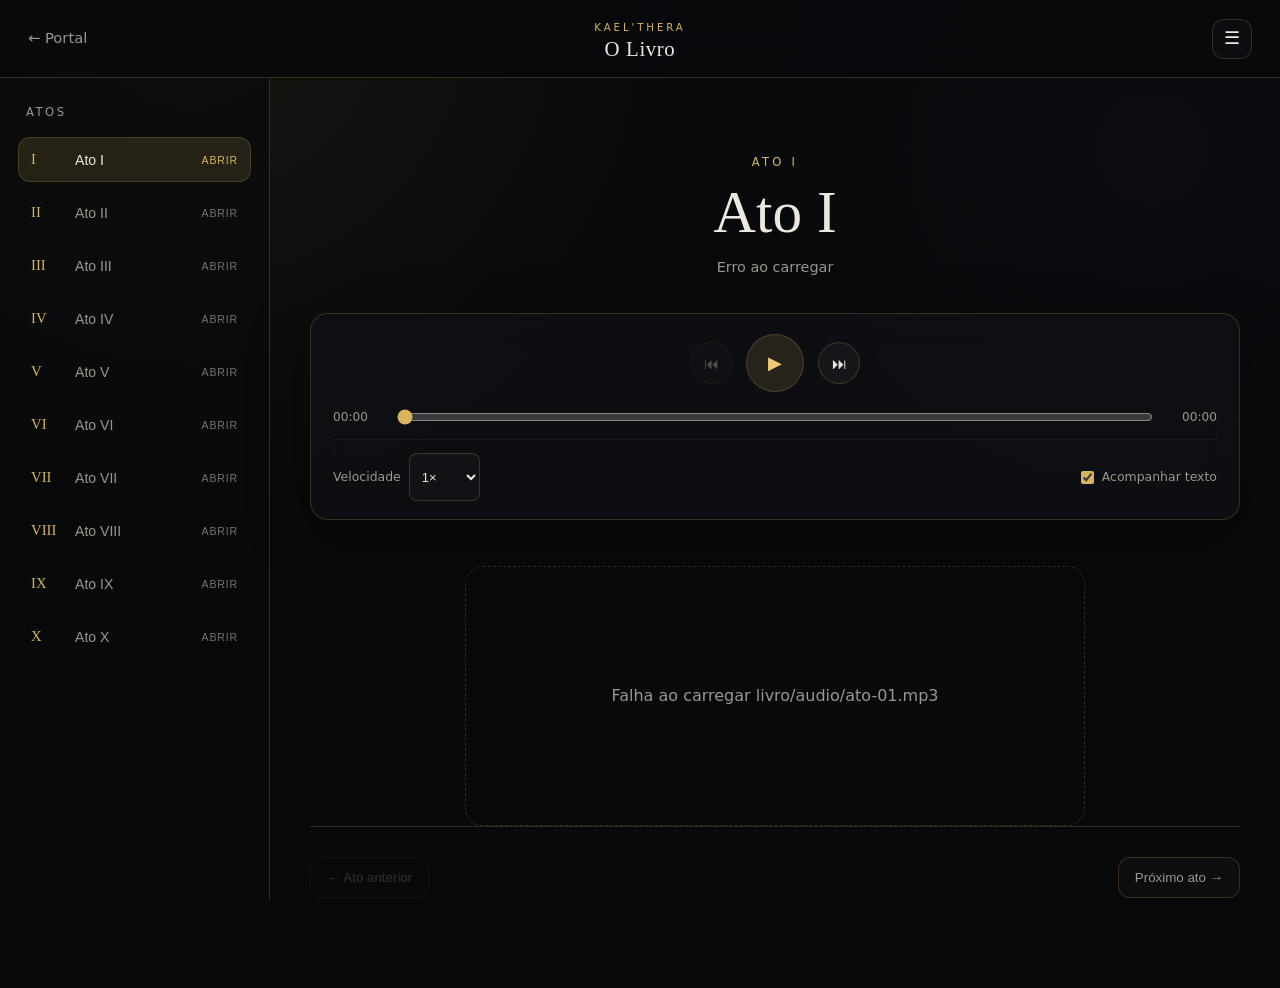
==== commit 1427b993: "Update livro.html" ====
--- a/livro.html
+++ b/livro.html
@@ -6,6 +6,7 @@
   <meta name="theme-color" content="#0b0b0d">
   <title>Livro de Kael'Thera</title>
   <link rel="stylesheet" href="style.css">
+  <link rel="stylesheet" href="livro.css">
 </head>
 <body class="book-page">
   <div class="book-shell">
--- a/style.css
+++ b/style.css
@@ -2153,62 +2153,395 @@
 @media(max-width:820px){.feelings-mini-grid{grid-template-columns:repeat(2,minmax(0,1fr))}}
 @media(max-width:620px){.feelings-catalog-header{display:block}.feelings-catalog-header>p{margin-top:7px;text-align:left}.feelings-mini-grid{grid-template-columns:1fr}}
 
-
 /* =========================================================
-   KAEL'THERA — LIVRO / PORTAL CARD
-   Recuperado sobre o CSS original do portal.
+   PORTAL — CARD DO LIVRO
    ========================================================= */
 
-:root {
-    --book: #d7bd83;
-    --book-soft: rgba(215,189,131,.11);
-}
-
-/* Quatro áreas na Home: layout equilibrado 2x2 em desktop. */
-.portal-page .portal-grid {
+.portal-grid {
     grid-template-columns: repeat(2, minmax(0, 1fr));
 }
 
 .portal-card-book:hover {
-    border-color: rgba(215,189,131,.38);
+    border-color: rgba(217, 180, 93, .38);
 }
 
 .portal-card-book .portal-card-glow {
-    background: rgba(215,189,131,.16);
+    background: rgba(217, 180, 93, .16);
 }
 
 .portal-card-book .portal-card-icon,
 .portal-card-book .portal-card-type {
-    color: #e1ca94;
+    color: #e8c86f;
+}
+
+.portal-card-book .portal-card-badge.is-open {
+    color: #e7cf8b;
+    border-color: rgba(217, 180, 93, .20);
+    background: rgba(217, 180, 93, .065);
 }
 
 .portal-card-book .portal-card-footer strong {
-    color: #eadbb8;
-}
-
-.portal-card-book .portal-card-badge.is-open {
-    color: #e8d8ad;
-    border-color: rgba(215,189,131,.20);
-    background: rgba(215,189,131,.065);
-}
-
-/* Link Livro na navegação da Home. */
-.top-nav a[href="livro.html"]:hover,
-.top-nav a[href="livro.html"].active {
-    color: #f2e5c7;
-    background: rgba(215,189,131,.09);
-}
-
-/* Mantém 3 colunas em telas bem largas caso no futuro existam 5/6 áreas,
-   mas com os 4 cards atuais fica 2x2 e visualmente simétrico. */
-@media (min-width: 1280px) {
-    .portal-page .portal-grid {
-        grid-template-columns: repeat(2, minmax(0, 1fr));
-    }
+    color: #e6cf91;
 }
 
 @media (max-width: 900px) {
-    .portal-page .portal-grid {
-        grid-template-columns: 1fr;
-    }
-}
+    .portal-grid { grid-template-columns: 1fr; }
+}
+
+/* =========================================================
+   LIVRO — ESTILOS UNIFICADOS
+   ========================================================= */
+:root {
+  --book-bg: #08090b;
+  --book-panel: rgba(17, 18, 22, .88);
+  --book-panel-2: rgba(25, 25, 31, .92);
+  --book-border: rgba(225, 187, 92, .20);
+  --book-gold: #d9b45d;
+  --book-gold-strong: #efcb72;
+  --book-gold-soft: rgba(217, 180, 93, .13);
+  --book-text: #ece8de;
+  --book-muted: #9c978d;
+  --book-danger: #c76868;
+  --book-shadow: 0 20px 60px rgba(0,0,0,.35);
+}
+
+* { box-sizing: border-box; }
+html { scroll-behavior: smooth; }
+
+body.book-page {
+  margin: 0;
+  min-height: 100vh;
+  color: var(--book-text);
+  background:
+    radial-gradient(circle at 15% 0%, rgba(217,180,93,.07), transparent 35%),
+    radial-gradient(circle at 90% 15%, rgba(90,75,120,.06), transparent 28%),
+    var(--book-bg);
+  font-family: Inter, ui-sans-serif, system-ui, -apple-system, BlinkMacSystemFont, "Segoe UI", sans-serif;
+}
+
+body.book-page::before {
+  content: "";
+  position: fixed;
+  inset: 0;
+  pointer-events: none;
+  opacity: .15;
+  background-image: linear-gradient(rgba(255,255,255,.012) 1px, transparent 1px), linear-gradient(90deg, rgba(255,255,255,.01) 1px, transparent 1px);
+  background-size: 32px 32px;
+}
+
+.book-shell { min-height: 100vh; position: relative; z-index: 1; }
+
+.book-topbar {
+  position: sticky;
+  top: 0;
+  z-index: 30;
+  height: 78px;
+  display: grid;
+  grid-template-columns: 1fr auto 1fr;
+  align-items: center;
+  gap: 20px;
+  padding: 0 28px;
+  border-bottom: 1px solid var(--book-border);
+  background: rgba(8,9,11,.82);
+  backdrop-filter: blur(18px);
+}
+
+.book-back {
+  justify-self: start;
+  color: var(--book-muted);
+  text-decoration: none;
+  font-size: .92rem;
+  transition: .2s ease;
+}
+.book-back:hover { color: var(--book-gold-strong); }
+
+.book-brand { text-align: center; line-height: 1; }
+.book-brand h1 { margin: 5px 0 0; font-family: Georgia, "Times New Roman", serif; font-weight: 500; font-size: 1.3rem; letter-spacing: .03em; }
+.book-kicker { font-size: .64rem; letter-spacing: .28em; color: var(--book-gold); }
+
+.book-icon-btn {
+  justify-self: end;
+  appearance: none;
+  border: 1px solid var(--book-border);
+  background: rgba(255,255,255,.025);
+  color: var(--book-text);
+  min-width: 40px;
+  height: 40px;
+  border-radius: 12px;
+  cursor: pointer;
+  font-size: 1.1rem;
+}
+.book-icon-btn:hover { border-color: rgba(239,203,114,.5); color: var(--book-gold-strong); }
+
+.book-layout { display: grid; grid-template-columns: 270px minmax(0, 1fr); min-height: calc(100vh - 78px); }
+
+.book-sidebar {
+  position: sticky;
+  top: 78px;
+  align-self: start;
+  height: calc(100vh - 78px);
+  overflow-y: auto;
+  padding: 26px 18px;
+  border-right: 1px solid var(--book-border);
+  background: rgba(10,11,13,.68);
+}
+.book-sidebar-head { display: flex; justify-content: space-between; align-items: center; margin: 0 8px 16px; font-size: .72rem; letter-spacing: .22em; color: var(--book-muted); }
+.book-close { display: none; }
+.book-act-list { display: grid; gap: 8px; }
+
+.book-act-btn {
+  width: 100%;
+  display: grid;
+  grid-template-columns: 34px 1fr auto;
+  align-items: center;
+  gap: 10px;
+  padding: 13px 12px;
+  border: 1px solid transparent;
+  border-radius: 12px;
+  background: transparent;
+  color: var(--book-muted);
+  text-align: left;
+  cursor: pointer;
+  transition: .2s ease;
+}
+.book-act-btn:hover { background: rgba(255,255,255,.025); color: var(--book-text); }
+.book-act-btn.is-active { border-color: var(--book-border); background: var(--book-gold-soft); color: var(--book-text); }
+.book-act-roman { font-family: Georgia, serif; color: var(--book-gold); font-size: .92rem; }
+.book-act-name { overflow: hidden; text-overflow: ellipsis; white-space: nowrap; font-size: .88rem; }
+.book-act-state { font-size: .66rem; letter-spacing: .08em; text-transform: uppercase; color: #77736b; }
+.book-act-btn.is-active .book-act-state { color: var(--book-gold); }
+
+.book-main { width: min(930px, calc(100% - 48px)); margin: 0 auto; padding: 56px 0 90px; }
+.book-hero { text-align: center; padding: 20px 0 34px; }
+.book-eyebrow, .book-chapter-kicker { margin: 0 0 10px; color: var(--book-gold); font-size: .72rem; letter-spacing: .28em; }
+.book-hero h2 { margin: 0; font-family: Georgia, "Times New Roman", serif; font-weight: 500; font-size: clamp(2rem, 5vw, 3.7rem); line-height: 1.05; }
+.book-current-chapter { margin: 14px 0 0; color: var(--book-muted); font-size: .9rem; }
+
+.book-player {
+  position: sticky;
+  top: 94px;
+  z-index: 20;
+  padding: 20px 22px 18px;
+  border: 1px solid var(--book-border);
+  border-radius: 18px;
+  background: rgba(15,16,19,.90);
+  backdrop-filter: blur(20px);
+  box-shadow: var(--book-shadow);
+}
+.book-player-main { display: flex; justify-content: center; align-items: center; gap: 14px; margin-bottom: 16px; }
+.book-control { border: 1px solid var(--book-border); color: var(--book-text); background: rgba(255,255,255,.035); cursor: pointer; transition: .2s ease; }
+.book-control:hover:not(:disabled) { color: var(--book-gold-strong); border-color: rgba(239,203,114,.55); transform: translateY(-1px); }
+.book-control:disabled, .book-nav-btn:disabled { opacity: .28; cursor: not-allowed; }
+.book-control-small { width: 42px; height: 42px; border-radius: 50%; font-size: .95rem; }
+.book-control-play { width: 58px; height: 58px; border-radius: 50%; font-size: 1.1rem; background: var(--book-gold-soft); color: var(--book-gold-strong); }
+.book-control-play.is-playing { padding-bottom: 3px; }
+
+.book-progress-wrap { display: grid; grid-template-columns: 52px 1fr 52px; align-items: center; gap: 12px; color: var(--book-muted); font-size: .76rem; font-variant-numeric: tabular-nums; }
+.book-progress-wrap span:last-child { text-align: right; }
+.book-progress { width: 100%; accent-color: var(--book-gold); cursor: pointer; }
+
+.book-player-options { display: flex; justify-content: space-between; align-items: center; gap: 18px; margin-top: 13px; padding-top: 13px; border-top: 1px solid rgba(255,255,255,.055); color: var(--book-muted); font-size: .78rem; }
+.book-speed-label { display: flex; align-items: center; gap: 8px; }
+.book-speed { border: 1px solid var(--book-border); border-radius: 8px; padding: 6px 8px; color: var(--book-text); background: #111216; }
+.book-follow { display: flex; align-items: center; gap: 8px; cursor: pointer; }
+.book-follow input { accent-color: var(--book-gold); }
+
+.book-text { margin-top: 46px; }
+.book-chapter { margin: 0 auto 72px; max-width: 760px; }
+.book-chapter + .book-chapter { padding-top: 54px; border-top: 1px solid var(--book-border); }
+.book-chapter h3 { margin: 0 0 30px; font-family: Georgia, "Times New Roman", serif; font-weight: 500; font-size: clamp(1.55rem, 3vw, 2.2rem); }
+.book-chapter-content { display: grid; gap: 7px; }
+
+.book-segment {
+  margin: 0;
+  padding: 10px 15px;
+  border-left: 3px solid transparent;
+  border-radius: 0 10px 10px 0;
+  color: #d5d0c6;
+  font-family: Georgia, "Times New Roman", serif;
+  font-size: clamp(1.08rem, 1.7vw, 1.22rem);
+  line-height: 1.9;
+  cursor: pointer;
+  transition: background .22s ease, border-color .22s ease, color .22s ease, transform .22s ease;
+}
+.book-segment:hover { background: rgba(255,255,255,.018); color: var(--book-text); }
+.book-segment:focus-visible { outline: 1px solid rgba(239,203,114,.65); outline-offset: 3px; }
+.book-segment.is-reading {
+  color: #fff4d7;
+  background: linear-gradient(90deg, rgba(217,180,93,.17), rgba(217,180,93,.045));
+  border-left-color: var(--book-gold-strong);
+  transform: translateX(3px);
+  box-shadow: inset 0 0 28px rgba(217,180,93,.025);
+}
+
+.book-loading, .book-empty { min-height: 260px; display: grid; place-items: center; align-content: center; gap: 12px; text-align: center; color: var(--book-muted); }
+.book-empty { max-width: 620px; margin: 0 auto; padding: 40px 24px; border: 1px dashed var(--book-border); border-radius: 18px; }
+.book-empty h3 { margin: 0; color: var(--book-text); font-family: Georgia, serif; font-size: 1.5rem; font-weight: 500; }
+.book-empty p { margin: 0; line-height: 1.65; }
+.book-empty-icon { color: var(--book-gold); font-size: 1.7rem; }
+.book-spinner { width: 24px; height: 24px; border-radius: 50%; border: 2px solid rgba(255,255,255,.08); border-top-color: var(--book-gold); animation: bookSpin .8s linear infinite; }
+@keyframes bookSpin { to { transform: rotate(360deg); } }
+
+.book-bottom-nav { display: flex; justify-content: space-between; gap: 16px; padding-top: 30px; border-top: 1px solid var(--book-border); }
+.book-nav-btn { appearance: none; border: 1px solid var(--book-border); border-radius: 12px; padding: 12px 16px; color: var(--book-muted); background: rgba(255,255,255,.02); cursor: pointer; }
+.book-nav-btn:hover:not(:disabled) { color: var(--book-gold-strong); border-color: rgba(239,203,114,.45); }
+
+.book-backdrop { position: fixed; inset: 0; z-index: 39; background: rgba(0,0,0,.58); opacity: 0; transition: opacity .18s ease; }
+.book-backdrop.is-visible { opacity: 1; }
+
+@media (max-width: 900px) {
+  .book-layout { display: block; }
+  .book-sidebar {
+    position: fixed;
+    z-index: 40;
+    top: 0;
+    left: 0;
+    width: min(330px, 88vw);
+    height: 100vh;
+    transform: translateX(-105%);
+    transition: transform .2s ease;
+    background: #0d0e11;
+    padding-top: 22px;
+  }
+  .book-sidebar.is-open { transform: translateX(0); }
+  .book-close { display: inline-grid; place-items: center; }
+  .book-main { width: min(100% - 30px, 820px); padding-top: 36px; }
+  .book-player { top: 88px; }
+}
+
+@media (max-width: 560px) {
+  .book-topbar { height: 68px; padding: 0 15px; grid-template-columns: 1fr auto 1fr; }
+  .book-back { font-size: .8rem; }
+  .book-brand h1 { font-size: 1.02rem; }
+  .book-kicker { font-size: .54rem; letter-spacing: .2em; }
+  .book-icon-btn { min-width: 36px; height: 36px; }
+  .book-main { width: min(100% - 20px, 760px); padding-top: 24px; }
+  .book-hero { padding-bottom: 25px; }
+  .book-player { top: 76px; padding: 16px 14px 14px; border-radius: 15px; }
+  .book-progress-wrap { grid-template-columns: 44px 1fr 44px; gap: 8px; font-size: .7rem; }
+  .book-player-options { align-items: flex-start; flex-direction: column; gap: 10px; }
+  .book-text { margin-top: 34px; }
+  .book-chapter { margin-bottom: 55px; }
+  .book-segment { padding: 8px 10px; font-size: 1.05rem; line-height: 1.78; }
+  .book-bottom-nav { flex-direction: column; }
+  .book-nav-btn { width: 100%; }
+}
+
+/* =========================================================
+   KAEL'THERA — DESTAQUE PROFISSIONAL DA LEITURA
+   O livro.js já adiciona .is-reading ao trecho sincronizado.
+   Este bloco melhora apenas o visual, sem alterar a lógica.
+   ========================================================= */
+
+.book-segment {
+  position: relative;
+  overflow: hidden;
+  transform-origin: left center;
+  transition:
+    color .28s ease,
+    opacity .28s ease,
+    background .28s ease,
+    border-color .28s ease,
+    transform .28s ease,
+    box-shadow .28s ease,
+    text-shadow .28s ease;
+}
+
+.book-segment::before {
+  content: "";
+  position: absolute;
+  left: -3px;
+  top: 14%;
+  width: 3px;
+  height: 72%;
+  border-radius: 999px;
+  background: transparent;
+  transition: background .28s ease, box-shadow .28s ease;
+}
+
+/* Trecho exato que o áudio está narrando */
+.book-segment.is-reading {
+  z-index: 2;
+  color: #fff7e4;
+  opacity: 1;
+  background:
+    linear-gradient(
+      90deg,
+      rgba(239, 203, 114, .20),
+      rgba(217, 180, 93, .08) 62%,
+      rgba(217, 180, 93, .018)
+    );
+  border-left-color: var(--book-gold-strong);
+  transform: translateX(5px) scale(1.008);
+  box-shadow:
+    inset 0 0 34px rgba(217, 180, 93, .045),
+    0 8px 32px rgba(0, 0, 0, .18);
+  text-shadow: 0 0 18px rgba(239, 203, 114, .10);
+}
+
+.book-segment.is-reading::before {
+  background: var(--book-gold-strong);
+  box-shadow:
+    0 0 7px rgba(239, 203, 114, .58),
+    0 0 20px rgba(239, 203, 114, .30);
+}
+
+/* Etiqueta discreta no canto do trecho atual */
+.book-segment.is-reading::after {
+  content: "LENDO AGORA";
+  position: absolute;
+  right: 12px;
+  top: 7px;
+  font-family: Inter, ui-sans-serif, system-ui, sans-serif;
+  font-size: .50rem;
+  font-weight: 700;
+  letter-spacing: .16em;
+  color: rgba(239, 203, 114, .62);
+  pointer-events: none;
+}
+
+/* Dá profundidade ao restante do texto sem torná-lo difícil de ler */
+.book-chapter-content:has(.book-segment.is-reading)
+  .book-segment:not(.is-reading) {
+  opacity: .66;
+  color: rgba(213, 208, 198, .72);
+}
+
+.book-chapter-content:has(.book-segment.is-reading)
+  .book-segment:not(.is-reading):hover {
+  opacity: 1;
+  color: var(--book-text);
+}
+
+/* A pausa mantém o local marcado, então o leitor não se perde. */
+.book-segment.is-reading:hover {
+  color: #fff9ea;
+  background:
+    linear-gradient(
+      90deg,
+      rgba(239, 203, 114, .23),
+      rgba(217, 180, 93, .095) 62%,
+      rgba(217, 180, 93, .025)
+    );
+}
+
+@media (prefers-reduced-motion: reduce) {
+  .book-segment,
+  .book-segment::before {
+    transition: none;
+  }
+
+  .book-segment.is-reading {
+    transform: none;
+  }
+}
+
+@media (max-width: 560px) {
+  .book-segment.is-reading::after {
+    display: none;
+  }
+
+  .book-segment.is-reading {
+    transform: translateX(2px);
+  }
+}
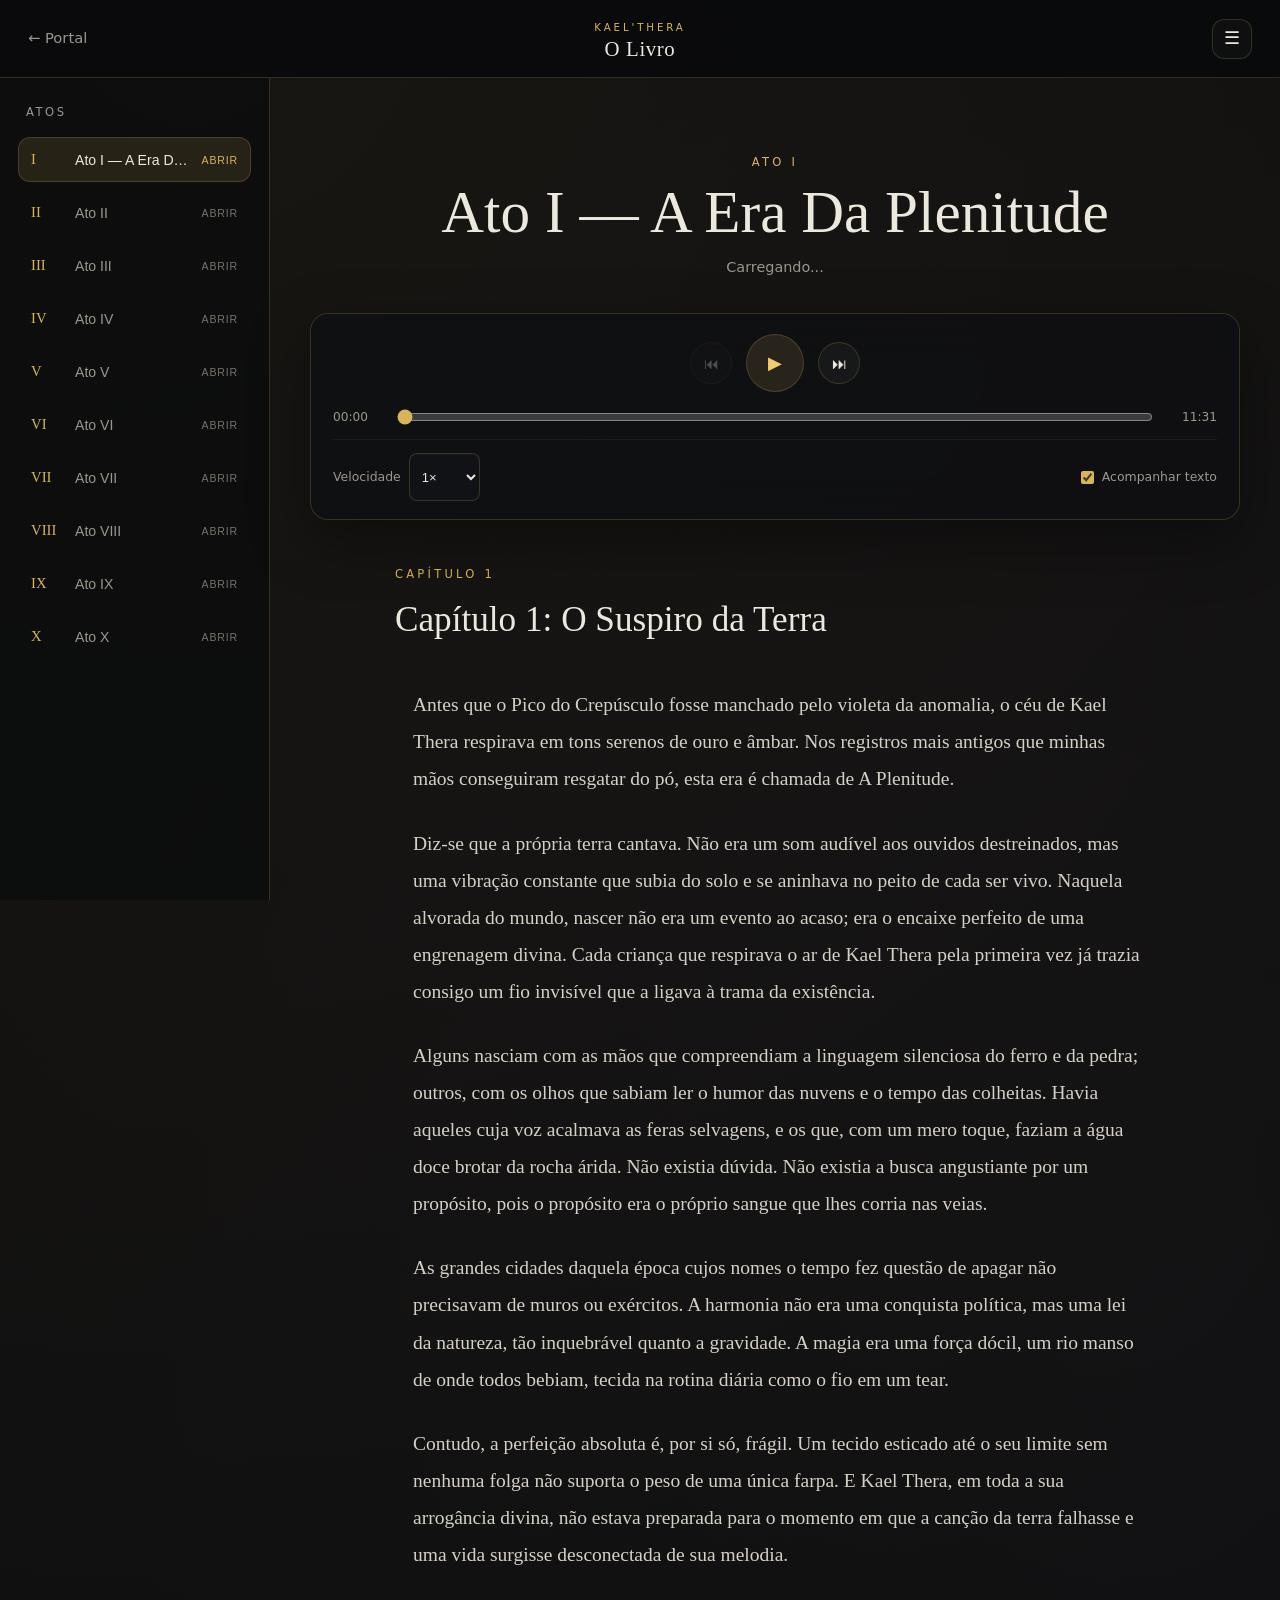
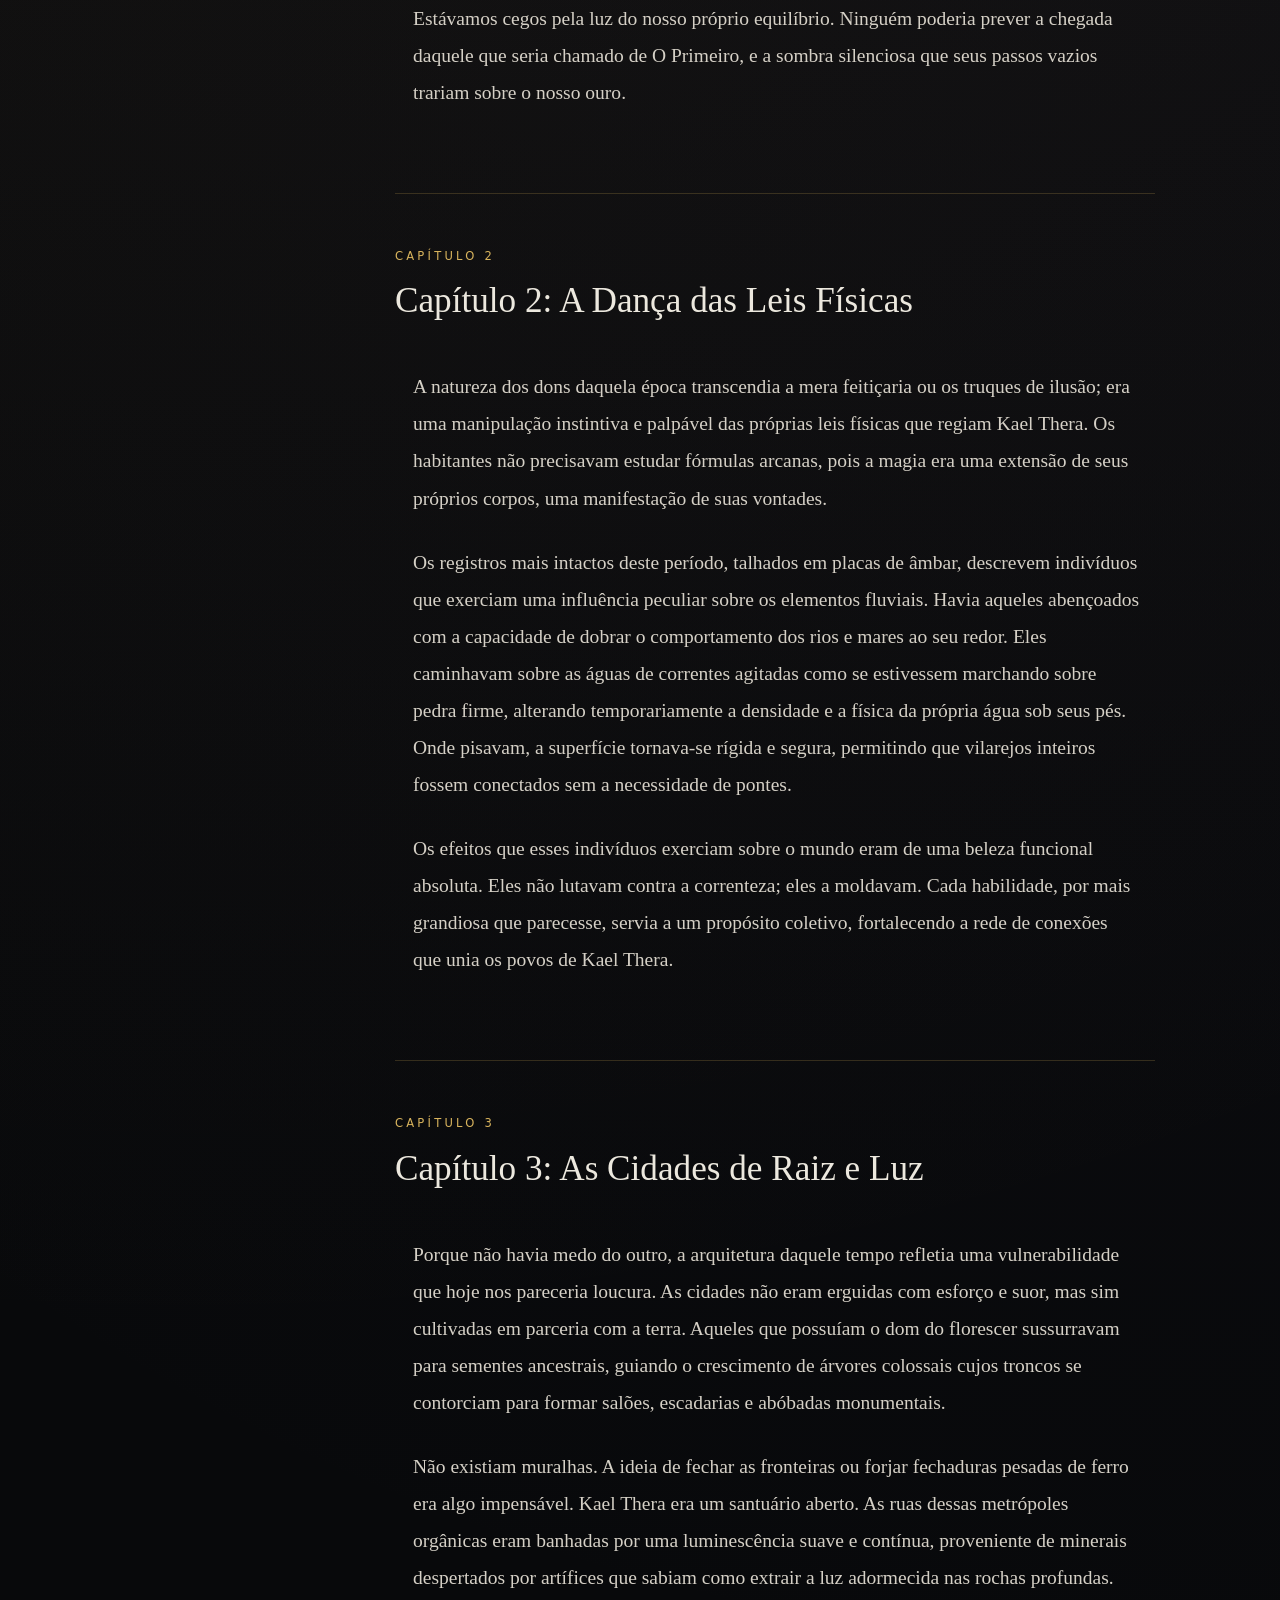
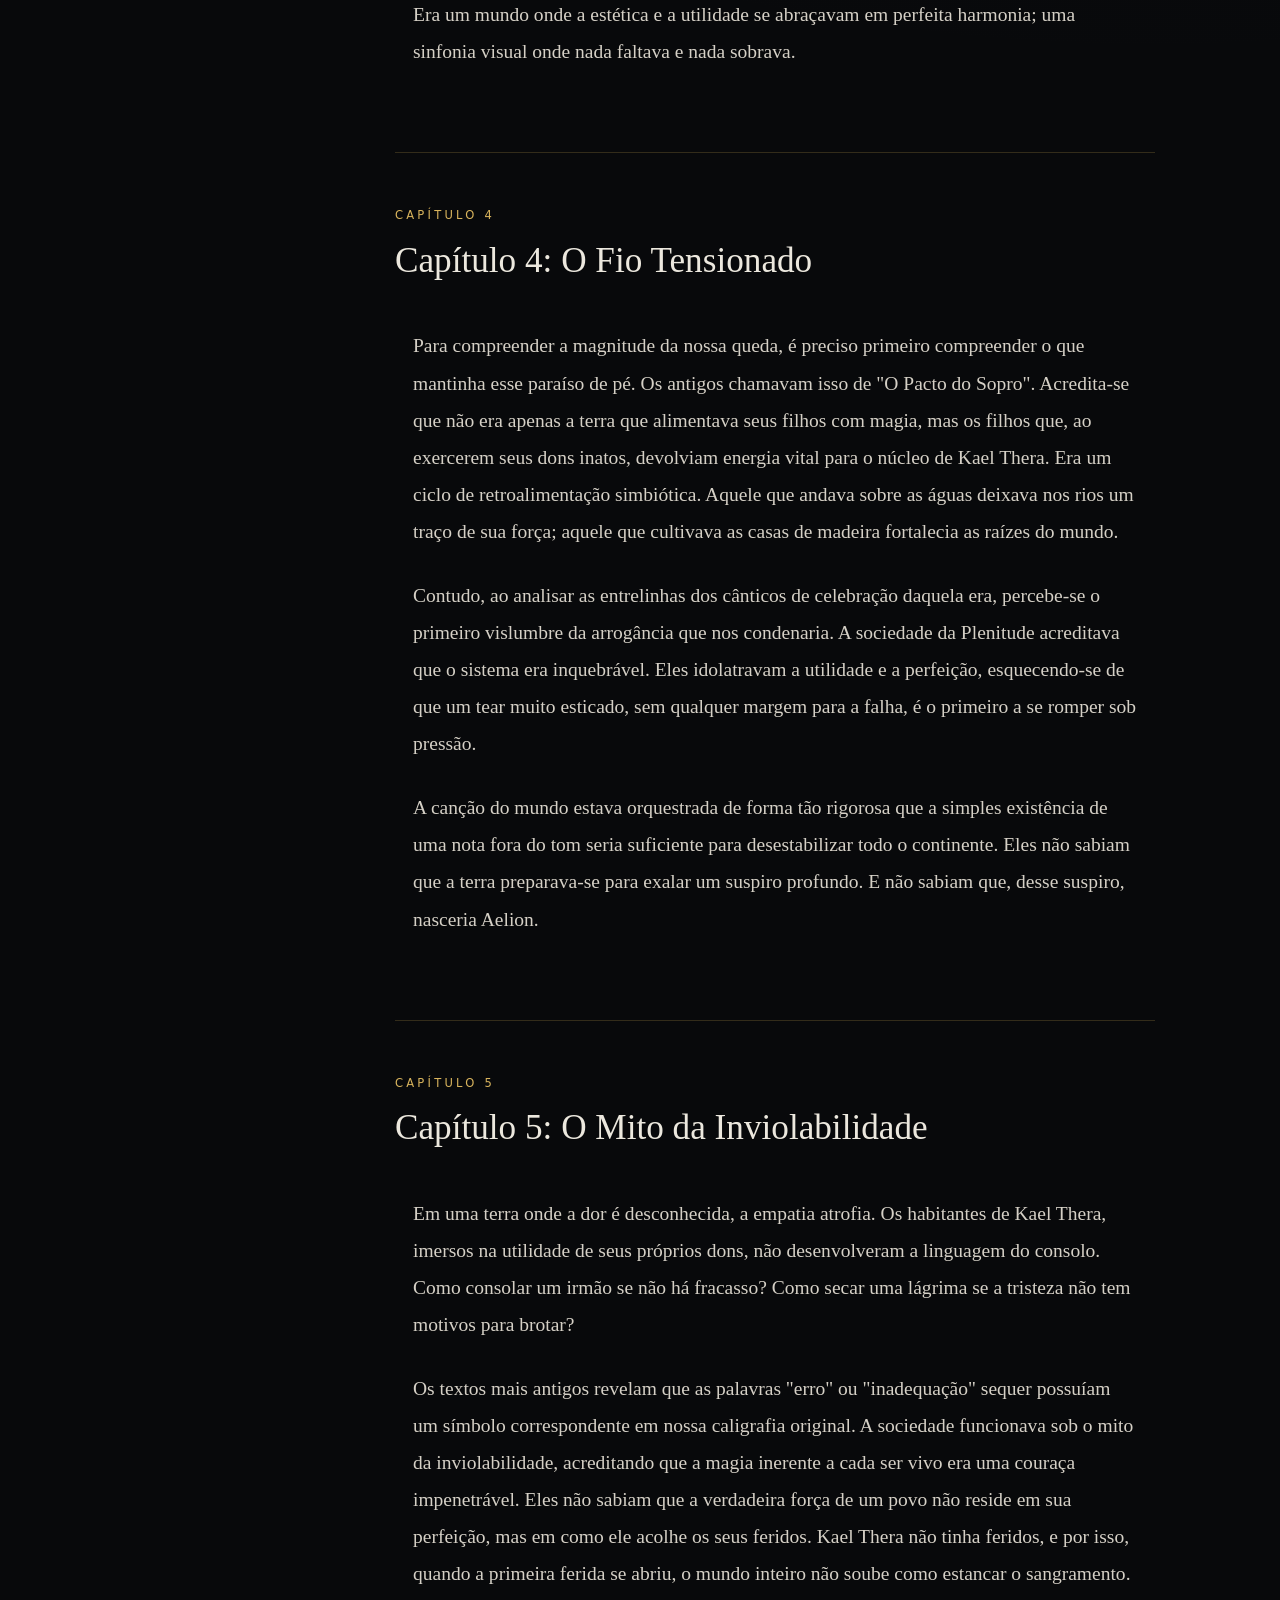
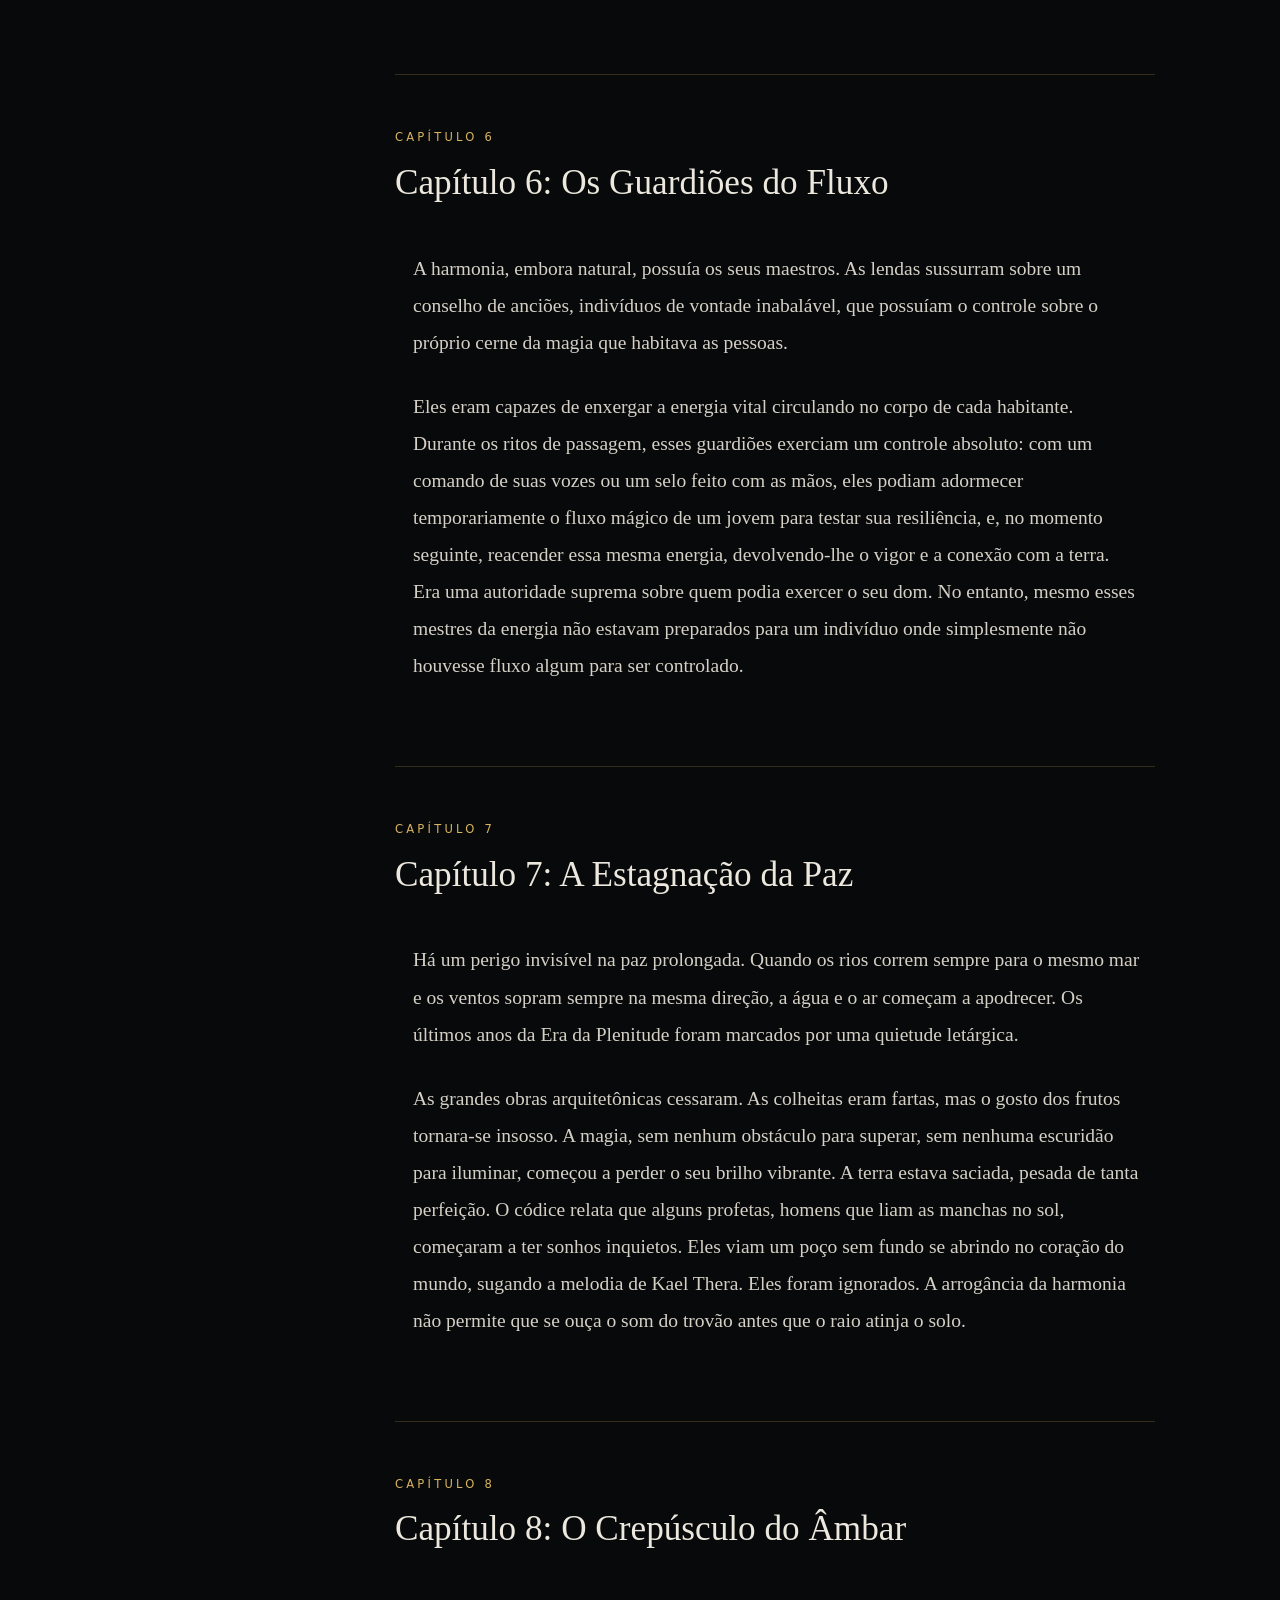
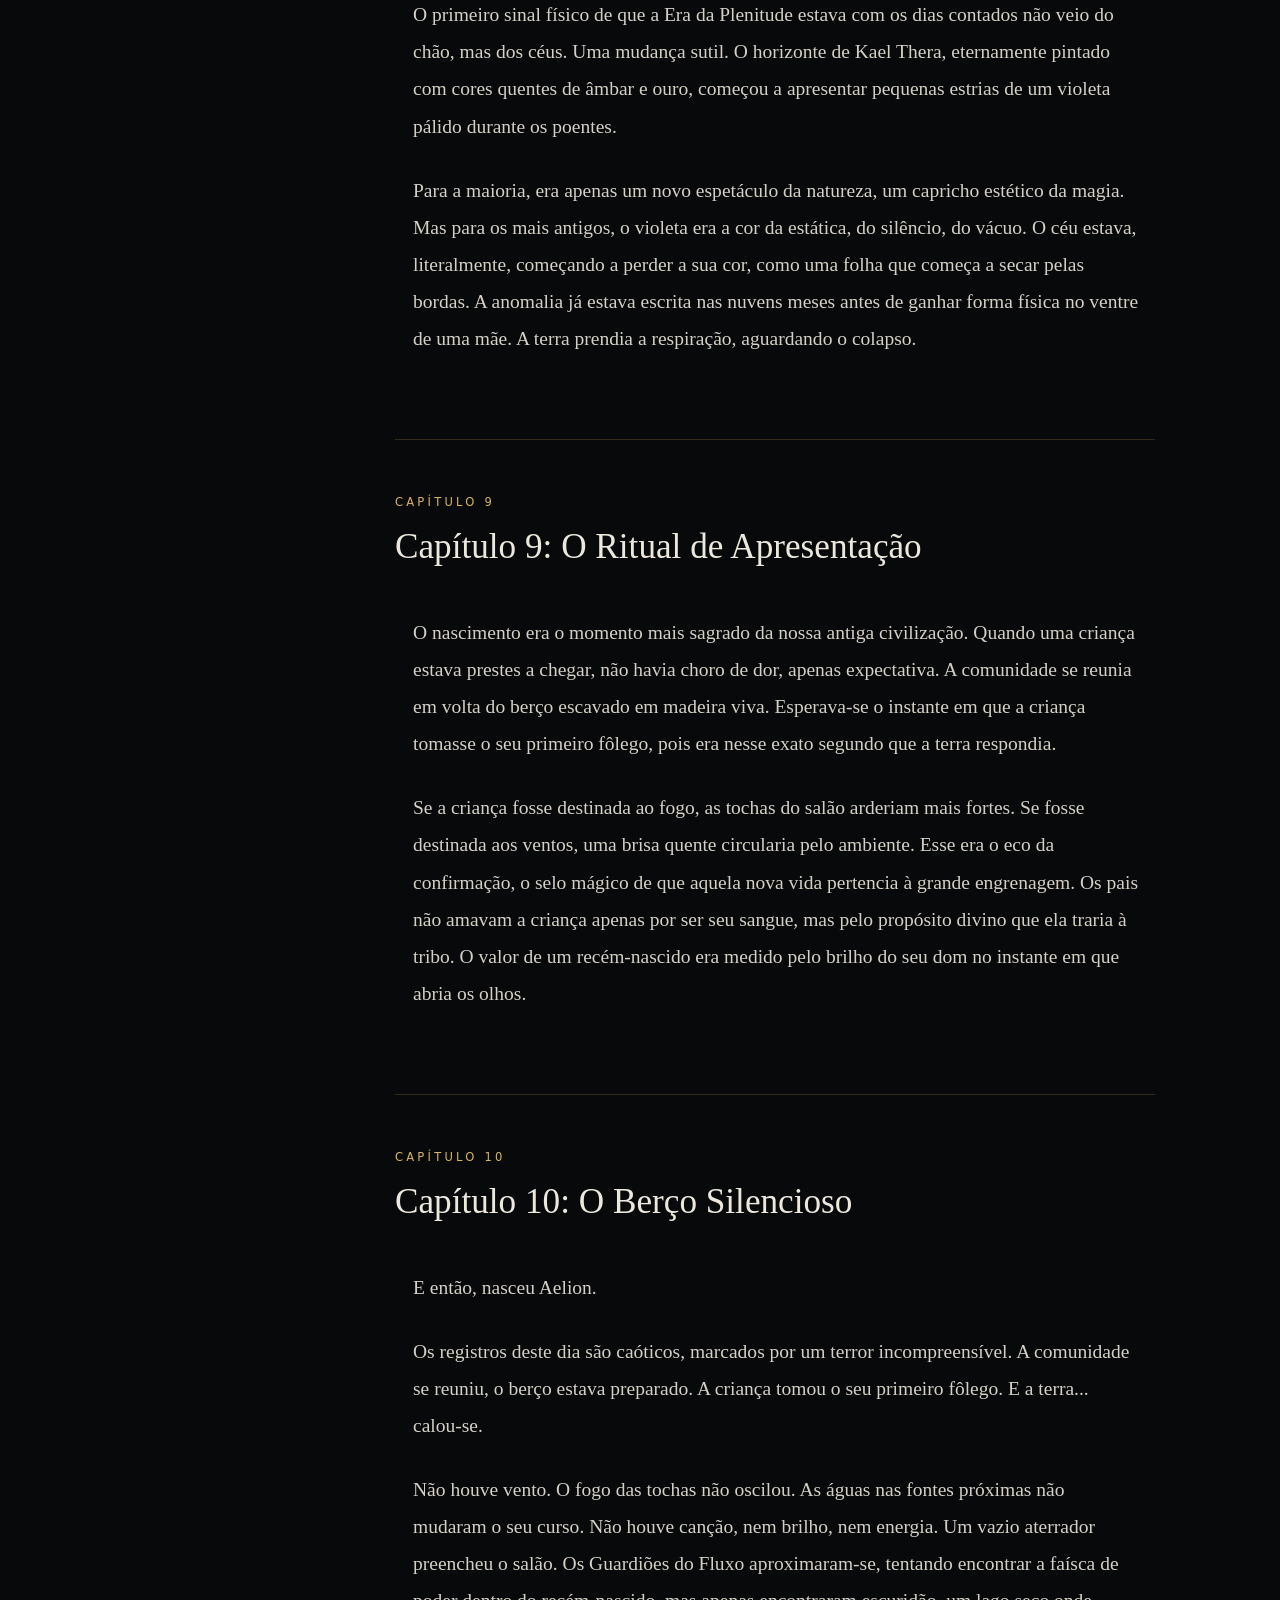
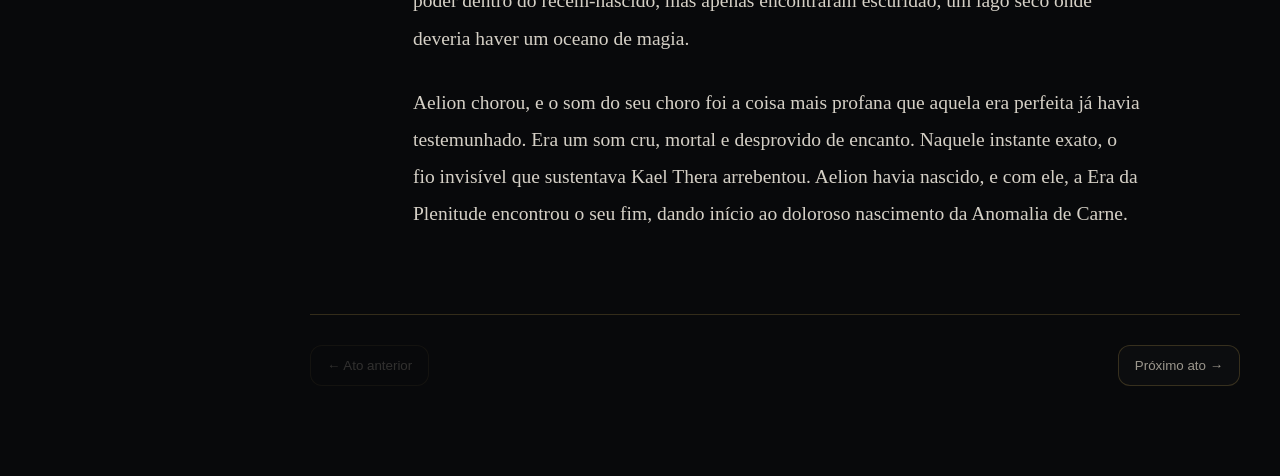
==== commit ead9caa3: "Update livro.html" ====
--- a/livro.html
+++ b/livro.html
@@ -6,7 +6,365 @@
   <meta name="theme-color" content="#0b0b0d">
   <title>Livro de Kael'Thera</title>
   <link rel="stylesheet" href="style.css">
-  <link rel="stylesheet" href="livro.css">
+  <link rel="icon" type="image/png" href="favicon.png">
+  <style>
+/* KAEL'THERA — LIVRO CSS EMBUTIDO */
+:root {
+  --book-bg: #08090b;
+  --book-panel: rgba(17, 18, 22, .88);
+  --book-panel-2: rgba(25, 25, 31, .92);
+  --book-border: rgba(225, 187, 92, .20);
+  --book-gold: #d9b45d;
+  --book-gold-strong: #efcb72;
+  --book-gold-soft: rgba(217, 180, 93, .13);
+  --book-text: #ece8de;
+  --book-muted: #9c978d;
+  --book-danger: #c76868;
+  --book-shadow: 0 20px 60px rgba(0,0,0,.35);
+}
+
+* { box-sizing: border-box; }
+html { scroll-behavior: smooth; }
+
+body.book-page {
+  margin: 0;
+  min-height: 100vh;
+  color: var(--book-text);
+  background:
+    radial-gradient(circle at 15% 0%, rgba(217,180,93,.07), transparent 35%),
+    radial-gradient(circle at 90% 15%, rgba(90,75,120,.06), transparent 28%),
+    var(--book-bg);
+  font-family: Inter, ui-sans-serif, system-ui, -apple-system, BlinkMacSystemFont, "Segoe UI", sans-serif;
+}
+
+body.book-page::before {
+  content: "";
+  position: fixed;
+  inset: 0;
+  pointer-events: none;
+  opacity: .15;
+  background-image: linear-gradient(rgba(255,255,255,.012) 1px, transparent 1px), linear-gradient(90deg, rgba(255,255,255,.01) 1px, transparent 1px);
+  background-size: 32px 32px;
+}
+
+.book-shell { min-height: 100vh; position: relative; z-index: 1; }
+
+.book-topbar {
+  position: sticky;
+  top: 0;
+  z-index: 30;
+  height: 78px;
+  display: grid;
+  grid-template-columns: 1fr auto 1fr;
+  align-items: center;
+  gap: 20px;
+  padding: 0 28px;
+  border-bottom: 1px solid var(--book-border);
+  background: rgba(8,9,11,.82);
+  backdrop-filter: blur(18px);
+}
+
+.book-back {
+  justify-self: start;
+  color: var(--book-muted);
+  text-decoration: none;
+  font-size: .92rem;
+  transition: .2s ease;
+}
+.book-back:hover { color: var(--book-gold-strong); }
+
+.book-brand { text-align: center; line-height: 1; }
+.book-brand h1 { margin: 5px 0 0; font-family: Georgia, "Times New Roman", serif; font-weight: 500; font-size: 1.3rem; letter-spacing: .03em; }
+.book-kicker { font-size: .64rem; letter-spacing: .28em; color: var(--book-gold); }
+
+.book-icon-btn {
+  justify-self: end;
+  appearance: none;
+  border: 1px solid var(--book-border);
+  background: rgba(255,255,255,.025);
+  color: var(--book-text);
+  min-width: 40px;
+  height: 40px;
+  border-radius: 12px;
+  cursor: pointer;
+  font-size: 1.1rem;
+}
+.book-icon-btn:hover { border-color: rgba(239,203,114,.5); color: var(--book-gold-strong); }
+
+.book-layout { display: grid; grid-template-columns: 270px minmax(0, 1fr); min-height: calc(100vh - 78px); }
+
+.book-sidebar {
+  position: sticky;
+  top: 78px;
+  align-self: start;
+  height: calc(100vh - 78px);
+  overflow-y: auto;
+  padding: 26px 18px;
+  border-right: 1px solid var(--book-border);
+  background: rgba(10,11,13,.68);
+}
+.book-sidebar-head { display: flex; justify-content: space-between; align-items: center; margin: 0 8px 16px; font-size: .72rem; letter-spacing: .22em; color: var(--book-muted); }
+.book-close { display: none; }
+.book-act-list { display: grid; gap: 8px; }
+
+.book-act-btn {
+  width: 100%;
+  display: grid;
+  grid-template-columns: 34px 1fr auto;
+  align-items: center;
+  gap: 10px;
+  padding: 13px 12px;
+  border: 1px solid transparent;
+  border-radius: 12px;
+  background: transparent;
+  color: var(--book-muted);
+  text-align: left;
+  cursor: pointer;
+  transition: .2s ease;
+}
+.book-act-btn:hover { background: rgba(255,255,255,.025); color: var(--book-text); }
+.book-act-btn.is-active { border-color: var(--book-border); background: var(--book-gold-soft); color: var(--book-text); }
+.book-act-roman { font-family: Georgia, serif; color: var(--book-gold); font-size: .92rem; }
+.book-act-name { overflow: hidden; text-overflow: ellipsis; white-space: nowrap; font-size: .88rem; }
+.book-act-state { font-size: .66rem; letter-spacing: .08em; text-transform: uppercase; color: #77736b; }
+.book-act-btn.is-active .book-act-state { color: var(--book-gold); }
+
+.book-main { width: min(930px, calc(100% - 48px)); margin: 0 auto; padding: 56px 0 90px; }
+.book-hero { text-align: center; padding: 20px 0 34px; }
+.book-eyebrow, .book-chapter-kicker { margin: 0 0 10px; color: var(--book-gold); font-size: .72rem; letter-spacing: .28em; }
+.book-hero h2 { margin: 0; font-family: Georgia, "Times New Roman", serif; font-weight: 500; font-size: clamp(2rem, 5vw, 3.7rem); line-height: 1.05; }
+.book-current-chapter { margin: 14px 0 0; color: var(--book-muted); font-size: .9rem; }
+
+.book-player {
+  position: sticky;
+  top: 94px;
+  z-index: 20;
+  padding: 20px 22px 18px;
+  border: 1px solid var(--book-border);
+  border-radius: 18px;
+  background: rgba(15,16,19,.90);
+  backdrop-filter: blur(20px);
+  box-shadow: var(--book-shadow);
+}
+.book-player-main { display: flex; justify-content: center; align-items: center; gap: 14px; margin-bottom: 16px; }
+.book-control { border: 1px solid var(--book-border); color: var(--book-text); background: rgba(255,255,255,.035); cursor: pointer; transition: .2s ease; }
+.book-control:hover:not(:disabled) { color: var(--book-gold-strong); border-color: rgba(239,203,114,.55); transform: translateY(-1px); }
+.book-control:disabled, .book-nav-btn:disabled { opacity: .28; cursor: not-allowed; }
+.book-control-small { width: 42px; height: 42px; border-radius: 50%; font-size: .95rem; }
+.book-control-play { width: 58px; height: 58px; border-radius: 50%; font-size: 1.1rem; background: var(--book-gold-soft); color: var(--book-gold-strong); }
+.book-control-play.is-playing { padding-bottom: 3px; }
+
+.book-progress-wrap { display: grid; grid-template-columns: 52px 1fr 52px; align-items: center; gap: 12px; color: var(--book-muted); font-size: .76rem; font-variant-numeric: tabular-nums; }
+.book-progress-wrap span:last-child { text-align: right; }
+.book-progress { width: 100%; accent-color: var(--book-gold); cursor: pointer; }
+
+.book-player-options { display: flex; justify-content: space-between; align-items: center; gap: 18px; margin-top: 13px; padding-top: 13px; border-top: 1px solid rgba(255,255,255,.055); color: var(--book-muted); font-size: .78rem; }
+.book-speed-label { display: flex; align-items: center; gap: 8px; }
+.book-speed { border: 1px solid var(--book-border); border-radius: 8px; padding: 6px 8px; color: var(--book-text); background: #111216; }
+.book-follow { display: flex; align-items: center; gap: 8px; cursor: pointer; }
+.book-follow input { accent-color: var(--book-gold); }
+
+.book-text { margin-top: 46px; }
+.book-chapter { margin: 0 auto 72px; max-width: 760px; }
+.book-chapter + .book-chapter { padding-top: 54px; border-top: 1px solid var(--book-border); }
+.book-chapter h3 { margin: 0 0 30px; font-family: Georgia, "Times New Roman", serif; font-weight: 500; font-size: clamp(1.55rem, 3vw, 2.2rem); }
+.book-chapter-content { display: grid; gap: 7px; }
+
+.book-segment {
+  margin: 0;
+  padding: 10px 15px;
+  border-left: 3px solid transparent;
+  border-radius: 0 10px 10px 0;
+  color: #d5d0c6;
+  font-family: Georgia, "Times New Roman", serif;
+  font-size: clamp(1.08rem, 1.7vw, 1.22rem);
+  line-height: 1.9;
+  cursor: pointer;
+  transition: background .22s ease, border-color .22s ease, color .22s ease, transform .22s ease;
+}
+.book-segment:hover { background: rgba(255,255,255,.018); color: var(--book-text); }
+.book-segment:focus-visible { outline: 1px solid rgba(239,203,114,.65); outline-offset: 3px; }
+.book-segment.is-reading {
+  color: #fff4d7;
+  background: linear-gradient(90deg, rgba(217,180,93,.17), rgba(217,180,93,.045));
+  border-left-color: var(--book-gold-strong);
+  transform: translateX(3px);
+  box-shadow: inset 0 0 28px rgba(217,180,93,.025);
+}
+
+.book-loading, .book-empty { min-height: 260px; display: grid; place-items: center; align-content: center; gap: 12px; text-align: center; color: var(--book-muted); }
+.book-empty { max-width: 620px; margin: 0 auto; padding: 40px 24px; border: 1px dashed var(--book-border); border-radius: 18px; }
+.book-empty h3 { margin: 0; color: var(--book-text); font-family: Georgia, serif; font-size: 1.5rem; font-weight: 500; }
+.book-empty p { margin: 0; line-height: 1.65; }
+.book-empty-icon { color: var(--book-gold); font-size: 1.7rem; }
+.book-spinner { width: 24px; height: 24px; border-radius: 50%; border: 2px solid rgba(255,255,255,.08); border-top-color: var(--book-gold); animation: bookSpin .8s linear infinite; }
+@keyframes bookSpin { to { transform: rotate(360deg); } }
+
+.book-bottom-nav { display: flex; justify-content: space-between; gap: 16px; padding-top: 30px; border-top: 1px solid var(--book-border); }
+.book-nav-btn { appearance: none; border: 1px solid var(--book-border); border-radius: 12px; padding: 12px 16px; color: var(--book-muted); background: rgba(255,255,255,.02); cursor: pointer; }
+.book-nav-btn:hover:not(:disabled) { color: var(--book-gold-strong); border-color: rgba(239,203,114,.45); }
+
+.book-backdrop { position: fixed; inset: 0; z-index: 39; background: rgba(0,0,0,.58); opacity: 0; transition: opacity .18s ease; }
+.book-backdrop.is-visible { opacity: 1; }
+
+@media (max-width: 900px) {
+  .book-layout { display: block; }
+  .book-sidebar {
+    position: fixed;
+    z-index: 40;
+    top: 0;
+    left: 0;
+    width: min(330px, 88vw);
+    height: 100vh;
+    transform: translateX(-105%);
+    transition: transform .2s ease;
+    background: #0d0e11;
+    padding-top: 22px;
+  }
+  .book-sidebar.is-open { transform: translateX(0); }
+  .book-close { display: inline-grid; place-items: center; }
+  .book-main { width: min(100% - 30px, 820px); padding-top: 36px; }
+  .book-player { top: 88px; }
+}
+
+@media (max-width: 560px) {
+  .book-topbar { height: 68px; padding: 0 15px; grid-template-columns: 1fr auto 1fr; }
+  .book-back { font-size: .8rem; }
+  .book-brand h1 { font-size: 1.02rem; }
+  .book-kicker { font-size: .54rem; letter-spacing: .2em; }
+  .book-icon-btn { min-width: 36px; height: 36px; }
+  .book-main { width: min(100% - 20px, 760px); padding-top: 24px; }
+  .book-hero { padding-bottom: 25px; }
+  .book-player { top: 76px; padding: 16px 14px 14px; border-radius: 15px; }
+  .book-progress-wrap { grid-template-columns: 44px 1fr 44px; gap: 8px; font-size: .7rem; }
+  .book-player-options { align-items: flex-start; flex-direction: column; gap: 10px; }
+  .book-text { margin-top: 34px; }
+  .book-chapter { margin-bottom: 55px; }
+  .book-segment { padding: 8px 10px; font-size: 1.05rem; line-height: 1.78; }
+  .book-bottom-nav { flex-direction: column; }
+  .book-nav-btn { width: 100%; }
+}
+
+/* =========================================================
+   KAEL'THERA — DESTAQUE PROFISSIONAL DA LEITURA
+   O livro.js já adiciona .is-reading ao trecho sincronizado.
+   Este bloco melhora apenas o visual, sem alterar a lógica.
+   ========================================================= */
+
+.book-segment {
+  position: relative;
+  overflow: hidden;
+  transform-origin: left center;
+  transition:
+    color .28s ease,
+    opacity .28s ease,
+    background .28s ease,
+    border-color .28s ease,
+    transform .28s ease,
+    box-shadow .28s ease,
+    text-shadow .28s ease;
+}
+
+.book-segment::before {
+  content: "";
+  position: absolute;
+  left: -3px;
+  top: 14%;
+  width: 3px;
+  height: 72%;
+  border-radius: 999px;
+  background: transparent;
+  transition: background .28s ease, box-shadow .28s ease;
+}
+
+/* Trecho exato que o áudio está narrando */
+.book-segment.is-reading {
+  z-index: 2;
+  color: #fff7e4;
+  opacity: 1;
+  background:
+    linear-gradient(
+      90deg,
+      rgba(239, 203, 114, .20),
+      rgba(217, 180, 93, .08) 62%,
+      rgba(217, 180, 93, .018)
+    );
+  border-left-color: var(--book-gold-strong);
+  transform: translateX(5px) scale(1.008);
+  box-shadow:
+    inset 0 0 34px rgba(217, 180, 93, .045),
+    0 8px 32px rgba(0, 0, 0, .18);
+  text-shadow: 0 0 18px rgba(239, 203, 114, .10);
+}
+
+.book-segment.is-reading::before {
+  background: var(--book-gold-strong);
+  box-shadow:
+    0 0 7px rgba(239, 203, 114, .58),
+    0 0 20px rgba(239, 203, 114, .30);
+}
+
+/* Etiqueta discreta no canto do trecho atual */
+.book-segment.is-reading::after {
+  content: "LENDO AGORA";
+  position: absolute;
+  right: 12px;
+  top: 7px;
+  font-family: Inter, ui-sans-serif, system-ui, sans-serif;
+  font-size: .50rem;
+  font-weight: 700;
+  letter-spacing: .16em;
+  color: rgba(239, 203, 114, .62);
+  pointer-events: none;
+}
+
+/* Dá profundidade ao restante do texto sem torná-lo difícil de ler */
+.book-chapter-content:has(.book-segment.is-reading)
+  .book-segment:not(.is-reading) {
+  opacity: .66;
+  color: rgba(213, 208, 198, .72);
+}
+
+.book-chapter-content:has(.book-segment.is-reading)
+  .book-segment:not(.is-reading):hover {
+  opacity: 1;
+  color: var(--book-text);
+}
+
+/* A pausa mantém o local marcado, então o leitor não se perde. */
+.book-segment.is-reading:hover {
+  color: #fff9ea;
+  background:
+    linear-gradient(
+      90deg,
+      rgba(239, 203, 114, .23),
+      rgba(217, 180, 93, .095) 62%,
+      rgba(217, 180, 93, .025)
+    );
+}
+
+@media (prefers-reduced-motion: reduce) {
+  .book-segment,
+  .book-segment::before {
+    transition: none;
+  }
+
+  .book-segment.is-reading {
+    transform: none;
+  }
+}
+
+@media (max-width: 560px) {
+  .book-segment.is-reading::after {
+    display: none;
+  }
+
+  .book-segment.is-reading {
+    transform: translateX(2px);
+  }
+}
+
+  </style>
 </head>
 <body class="book-page">
   <div class="book-shell">
--- a/style.css
+++ b/style.css
@@ -2153,395 +2153,62 @@
 @media(max-width:820px){.feelings-mini-grid{grid-template-columns:repeat(2,minmax(0,1fr))}}
 @media(max-width:620px){.feelings-catalog-header{display:block}.feelings-catalog-header>p{margin-top:7px;text-align:left}.feelings-mini-grid{grid-template-columns:1fr}}
 
+
 /* =========================================================
-   PORTAL — CARD DO LIVRO
+   KAEL'THERA — LIVRO / PORTAL CARD
+   Recuperado sobre o CSS original do portal.
    ========================================================= */
 
-.portal-grid {
+:root {
+    --book: #d7bd83;
+    --book-soft: rgba(215,189,131,.11);
+}
+
+/* Quatro áreas na Home: layout equilibrado 2x2 em desktop. */
+.portal-page .portal-grid {
     grid-template-columns: repeat(2, minmax(0, 1fr));
 }
 
 .portal-card-book:hover {
-    border-color: rgba(217, 180, 93, .38);
+    border-color: rgba(215,189,131,.38);
 }
 
 .portal-card-book .portal-card-glow {
-    background: rgba(217, 180, 93, .16);
+    background: rgba(215,189,131,.16);
 }
 
 .portal-card-book .portal-card-icon,
 .portal-card-book .portal-card-type {
-    color: #e8c86f;
+    color: #e1ca94;
+}
+
+.portal-card-book .portal-card-footer strong {
+    color: #eadbb8;
 }
 
 .portal-card-book .portal-card-badge.is-open {
-    color: #e7cf8b;
-    border-color: rgba(217, 180, 93, .20);
-    background: rgba(217, 180, 93, .065);
-}
-
-.portal-card-book .portal-card-footer strong {
-    color: #e6cf91;
+    color: #e8d8ad;
+    border-color: rgba(215,189,131,.20);
+    background: rgba(215,189,131,.065);
+}
+
+/* Link Livro na navegação da Home. */
+.top-nav a[href="livro.html"]:hover,
+.top-nav a[href="livro.html"].active {
+    color: #f2e5c7;
+    background: rgba(215,189,131,.09);
+}
+
+/* Mantém 3 colunas em telas bem largas caso no futuro existam 5/6 áreas,
+   mas com os 4 cards atuais fica 2x2 e visualmente simétrico. */
+@media (min-width: 1280px) {
+    .portal-page .portal-grid {
+        grid-template-columns: repeat(2, minmax(0, 1fr));
+    }
 }
 
 @media (max-width: 900px) {
-    .portal-grid { grid-template-columns: 1fr; }
-}
-
-/* =========================================================
-   LIVRO — ESTILOS UNIFICADOS
-   ========================================================= */
-:root {
-  --book-bg: #08090b;
-  --book-panel: rgba(17, 18, 22, .88);
-  --book-panel-2: rgba(25, 25, 31, .92);
-  --book-border: rgba(225, 187, 92, .20);
-  --book-gold: #d9b45d;
-  --book-gold-strong: #efcb72;
-  --book-gold-soft: rgba(217, 180, 93, .13);
-  --book-text: #ece8de;
-  --book-muted: #9c978d;
-  --book-danger: #c76868;
-  --book-shadow: 0 20px 60px rgba(0,0,0,.35);
-}
-
-* { box-sizing: border-box; }
-html { scroll-behavior: smooth; }
-
-body.book-page {
-  margin: 0;
-  min-height: 100vh;
-  color: var(--book-text);
-  background:
-    radial-gradient(circle at 15% 0%, rgba(217,180,93,.07), transparent 35%),
-    radial-gradient(circle at 90% 15%, rgba(90,75,120,.06), transparent 28%),
-    var(--book-bg);
-  font-family: Inter, ui-sans-serif, system-ui, -apple-system, BlinkMacSystemFont, "Segoe UI", sans-serif;
-}
-
-body.book-page::before {
-  content: "";
-  position: fixed;
-  inset: 0;
-  pointer-events: none;
-  opacity: .15;
-  background-image: linear-gradient(rgba(255,255,255,.012) 1px, transparent 1px), linear-gradient(90deg, rgba(255,255,255,.01) 1px, transparent 1px);
-  background-size: 32px 32px;
-}
-
-.book-shell { min-height: 100vh; position: relative; z-index: 1; }
-
-.book-topbar {
-  position: sticky;
-  top: 0;
-  z-index: 30;
-  height: 78px;
-  display: grid;
-  grid-template-columns: 1fr auto 1fr;
-  align-items: center;
-  gap: 20px;
-  padding: 0 28px;
-  border-bottom: 1px solid var(--book-border);
-  background: rgba(8,9,11,.82);
-  backdrop-filter: blur(18px);
-}
-
-.book-back {
-  justify-self: start;
-  color: var(--book-muted);
-  text-decoration: none;
-  font-size: .92rem;
-  transition: .2s ease;
-}
-.book-back:hover { color: var(--book-gold-strong); }
-
-.book-brand { text-align: center; line-height: 1; }
-.book-brand h1 { margin: 5px 0 0; font-family: Georgia, "Times New Roman", serif; font-weight: 500; font-size: 1.3rem; letter-spacing: .03em; }
-.book-kicker { font-size: .64rem; letter-spacing: .28em; color: var(--book-gold); }
-
-.book-icon-btn {
-  justify-self: end;
-  appearance: none;
-  border: 1px solid var(--book-border);
-  background: rgba(255,255,255,.025);
-  color: var(--book-text);
-  min-width: 40px;
-  height: 40px;
-  border-radius: 12px;
-  cursor: pointer;
-  font-size: 1.1rem;
-}
-.book-icon-btn:hover { border-color: rgba(239,203,114,.5); color: var(--book-gold-strong); }
-
-.book-layout { display: grid; grid-template-columns: 270px minmax(0, 1fr); min-height: calc(100vh - 78px); }
-
-.book-sidebar {
-  position: sticky;
-  top: 78px;
-  align-self: start;
-  height: calc(100vh - 78px);
-  overflow-y: auto;
-  padding: 26px 18px;
-  border-right: 1px solid var(--book-border);
-  background: rgba(10,11,13,.68);
-}
-.book-sidebar-head { display: flex; justify-content: space-between; align-items: center; margin: 0 8px 16px; font-size: .72rem; letter-spacing: .22em; color: var(--book-muted); }
-.book-close { display: none; }
-.book-act-list { display: grid; gap: 8px; }
-
-.book-act-btn {
-  width: 100%;
-  display: grid;
-  grid-template-columns: 34px 1fr auto;
-  align-items: center;
-  gap: 10px;
-  padding: 13px 12px;
-  border: 1px solid transparent;
-  border-radius: 12px;
-  background: transparent;
-  color: var(--book-muted);
-  text-align: left;
-  cursor: pointer;
-  transition: .2s ease;
-}
-.book-act-btn:hover { background: rgba(255,255,255,.025); color: var(--book-text); }
-.book-act-btn.is-active { border-color: var(--book-border); background: var(--book-gold-soft); color: var(--book-text); }
-.book-act-roman { font-family: Georgia, serif; color: var(--book-gold); font-size: .92rem; }
-.book-act-name { overflow: hidden; text-overflow: ellipsis; white-space: nowrap; font-size: .88rem; }
-.book-act-state { font-size: .66rem; letter-spacing: .08em; text-transform: uppercase; color: #77736b; }
-.book-act-btn.is-active .book-act-state { color: var(--book-gold); }
-
-.book-main { width: min(930px, calc(100% - 48px)); margin: 0 auto; padding: 56px 0 90px; }
-.book-hero { text-align: center; padding: 20px 0 34px; }
-.book-eyebrow, .book-chapter-kicker { margin: 0 0 10px; color: var(--book-gold); font-size: .72rem; letter-spacing: .28em; }
-.book-hero h2 { margin: 0; font-family: Georgia, "Times New Roman", serif; font-weight: 500; font-size: clamp(2rem, 5vw, 3.7rem); line-height: 1.05; }
-.book-current-chapter { margin: 14px 0 0; color: var(--book-muted); font-size: .9rem; }
-
-.book-player {
-  position: sticky;
-  top: 94px;
-  z-index: 20;
-  padding: 20px 22px 18px;
-  border: 1px solid var(--book-border);
-  border-radius: 18px;
-  background: rgba(15,16,19,.90);
-  backdrop-filter: blur(20px);
-  box-shadow: var(--book-shadow);
-}
-.book-player-main { display: flex; justify-content: center; align-items: center; gap: 14px; margin-bottom: 16px; }
-.book-control { border: 1px solid var(--book-border); color: var(--book-text); background: rgba(255,255,255,.035); cursor: pointer; transition: .2s ease; }
-.book-control:hover:not(:disabled) { color: var(--book-gold-strong); border-color: rgba(239,203,114,.55); transform: translateY(-1px); }
-.book-control:disabled, .book-nav-btn:disabled { opacity: .28; cursor: not-allowed; }
-.book-control-small { width: 42px; height: 42px; border-radius: 50%; font-size: .95rem; }
-.book-control-play { width: 58px; height: 58px; border-radius: 50%; font-size: 1.1rem; background: var(--book-gold-soft); color: var(--book-gold-strong); }
-.book-control-play.is-playing { padding-bottom: 3px; }
-
-.book-progress-wrap { display: grid; grid-template-columns: 52px 1fr 52px; align-items: center; gap: 12px; color: var(--book-muted); font-size: .76rem; font-variant-numeric: tabular-nums; }
-.book-progress-wrap span:last-child { text-align: right; }
-.book-progress { width: 100%; accent-color: var(--book-gold); cursor: pointer; }
-
-.book-player-options { display: flex; justify-content: space-between; align-items: center; gap: 18px; margin-top: 13px; padding-top: 13px; border-top: 1px solid rgba(255,255,255,.055); color: var(--book-muted); font-size: .78rem; }
-.book-speed-label { display: flex; align-items: center; gap: 8px; }
-.book-speed { border: 1px solid var(--book-border); border-radius: 8px; padding: 6px 8px; color: var(--book-text); background: #111216; }
-.book-follow { display: flex; align-items: center; gap: 8px; cursor: pointer; }
-.book-follow input { accent-color: var(--book-gold); }
-
-.book-text { margin-top: 46px; }
-.book-chapter { margin: 0 auto 72px; max-width: 760px; }
-.book-chapter + .book-chapter { padding-top: 54px; border-top: 1px solid var(--book-border); }
-.book-chapter h3 { margin: 0 0 30px; font-family: Georgia, "Times New Roman", serif; font-weight: 500; font-size: clamp(1.55rem, 3vw, 2.2rem); }
-.book-chapter-content { display: grid; gap: 7px; }
-
-.book-segment {
-  margin: 0;
-  padding: 10px 15px;
-  border-left: 3px solid transparent;
-  border-radius: 0 10px 10px 0;
-  color: #d5d0c6;
-  font-family: Georgia, "Times New Roman", serif;
-  font-size: clamp(1.08rem, 1.7vw, 1.22rem);
-  line-height: 1.9;
-  cursor: pointer;
-  transition: background .22s ease, border-color .22s ease, color .22s ease, transform .22s ease;
-}
-.book-segment:hover { background: rgba(255,255,255,.018); color: var(--book-text); }
-.book-segment:focus-visible { outline: 1px solid rgba(239,203,114,.65); outline-offset: 3px; }
-.book-segment.is-reading {
-  color: #fff4d7;
-  background: linear-gradient(90deg, rgba(217,180,93,.17), rgba(217,180,93,.045));
-  border-left-color: var(--book-gold-strong);
-  transform: translateX(3px);
-  box-shadow: inset 0 0 28px rgba(217,180,93,.025);
-}
-
-.book-loading, .book-empty { min-height: 260px; display: grid; place-items: center; align-content: center; gap: 12px; text-align: center; color: var(--book-muted); }
-.book-empty { max-width: 620px; margin: 0 auto; padding: 40px 24px; border: 1px dashed var(--book-border); border-radius: 18px; }
-.book-empty h3 { margin: 0; color: var(--book-text); font-family: Georgia, serif; font-size: 1.5rem; font-weight: 500; }
-.book-empty p { margin: 0; line-height: 1.65; }
-.book-empty-icon { color: var(--book-gold); font-size: 1.7rem; }
-.book-spinner { width: 24px; height: 24px; border-radius: 50%; border: 2px solid rgba(255,255,255,.08); border-top-color: var(--book-gold); animation: bookSpin .8s linear infinite; }
-@keyframes bookSpin { to { transform: rotate(360deg); } }
-
-.book-bottom-nav { display: flex; justify-content: space-between; gap: 16px; padding-top: 30px; border-top: 1px solid var(--book-border); }
-.book-nav-btn { appearance: none; border: 1px solid var(--book-border); border-radius: 12px; padding: 12px 16px; color: var(--book-muted); background: rgba(255,255,255,.02); cursor: pointer; }
-.book-nav-btn:hover:not(:disabled) { color: var(--book-gold-strong); border-color: rgba(239,203,114,.45); }
-
-.book-backdrop { position: fixed; inset: 0; z-index: 39; background: rgba(0,0,0,.58); opacity: 0; transition: opacity .18s ease; }
-.book-backdrop.is-visible { opacity: 1; }
-
-@media (max-width: 900px) {
-  .book-layout { display: block; }
-  .book-sidebar {
-    position: fixed;
-    z-index: 40;
-    top: 0;
-    left: 0;
-    width: min(330px, 88vw);
-    height: 100vh;
-    transform: translateX(-105%);
-    transition: transform .2s ease;
-    background: #0d0e11;
-    padding-top: 22px;
-  }
-  .book-sidebar.is-open { transform: translateX(0); }
-  .book-close { display: inline-grid; place-items: center; }
-  .book-main { width: min(100% - 30px, 820px); padding-top: 36px; }
-  .book-player { top: 88px; }
-}
-
-@media (max-width: 560px) {
-  .book-topbar { height: 68px; padding: 0 15px; grid-template-columns: 1fr auto 1fr; }
-  .book-back { font-size: .8rem; }
-  .book-brand h1 { font-size: 1.02rem; }
-  .book-kicker { font-size: .54rem; letter-spacing: .2em; }
-  .book-icon-btn { min-width: 36px; height: 36px; }
-  .book-main { width: min(100% - 20px, 760px); padding-top: 24px; }
-  .book-hero { padding-bottom: 25px; }
-  .book-player { top: 76px; padding: 16px 14px 14px; border-radius: 15px; }
-  .book-progress-wrap { grid-template-columns: 44px 1fr 44px; gap: 8px; font-size: .7rem; }
-  .book-player-options { align-items: flex-start; flex-direction: column; gap: 10px; }
-  .book-text { margin-top: 34px; }
-  .book-chapter { margin-bottom: 55px; }
-  .book-segment { padding: 8px 10px; font-size: 1.05rem; line-height: 1.78; }
-  .book-bottom-nav { flex-direction: column; }
-  .book-nav-btn { width: 100%; }
-}
-
-/* =========================================================
-   KAEL'THERA — DESTAQUE PROFISSIONAL DA LEITURA
-   O livro.js já adiciona .is-reading ao trecho sincronizado.
-   Este bloco melhora apenas o visual, sem alterar a lógica.
-   ========================================================= */
-
-.book-segment {
-  position: relative;
-  overflow: hidden;
-  transform-origin: left center;
-  transition:
-    color .28s ease,
-    opacity .28s ease,
-    background .28s ease,
-    border-color .28s ease,
-    transform .28s ease,
-    box-shadow .28s ease,
-    text-shadow .28s ease;
-}
-
-.book-segment::before {
-  content: "";
-  position: absolute;
-  left: -3px;
-  top: 14%;
-  width: 3px;
-  height: 72%;
-  border-radius: 999px;
-  background: transparent;
-  transition: background .28s ease, box-shadow .28s ease;
-}
-
-/* Trecho exato que o áudio está narrando */
-.book-segment.is-reading {
-  z-index: 2;
-  color: #fff7e4;
-  opacity: 1;
-  background:
-    linear-gradient(
-      90deg,
-      rgba(239, 203, 114, .20),
-      rgba(217, 180, 93, .08) 62%,
-      rgba(217, 180, 93, .018)
-    );
-  border-left-color: var(--book-gold-strong);
-  transform: translateX(5px) scale(1.008);
-  box-shadow:
-    inset 0 0 34px rgba(217, 180, 93, .045),
-    0 8px 32px rgba(0, 0, 0, .18);
-  text-shadow: 0 0 18px rgba(239, 203, 114, .10);
-}
-
-.book-segment.is-reading::before {
-  background: var(--book-gold-strong);
-  box-shadow:
-    0 0 7px rgba(239, 203, 114, .58),
-    0 0 20px rgba(239, 203, 114, .30);
-}
-
-/* Etiqueta discreta no canto do trecho atual */
-.book-segment.is-reading::after {
-  content: "LENDO AGORA";
-  position: absolute;
-  right: 12px;
-  top: 7px;
-  font-family: Inter, ui-sans-serif, system-ui, sans-serif;
-  font-size: .50rem;
-  font-weight: 700;
-  letter-spacing: .16em;
-  color: rgba(239, 203, 114, .62);
-  pointer-events: none;
-}
-
-/* Dá profundidade ao restante do texto sem torná-lo difícil de ler */
-.book-chapter-content:has(.book-segment.is-reading)
-  .book-segment:not(.is-reading) {
-  opacity: .66;
-  color: rgba(213, 208, 198, .72);
-}
-
-.book-chapter-content:has(.book-segment.is-reading)
-  .book-segment:not(.is-reading):hover {
-  opacity: 1;
-  color: var(--book-text);
-}
-
-/* A pausa mantém o local marcado, então o leitor não se perde. */
-.book-segment.is-reading:hover {
-  color: #fff9ea;
-  background:
-    linear-gradient(
-      90deg,
-      rgba(239, 203, 114, .23),
-      rgba(217, 180, 93, .095) 62%,
-      rgba(217, 180, 93, .025)
-    );
-}
-
-@media (prefers-reduced-motion: reduce) {
-  .book-segment,
-  .book-segment::before {
-    transition: none;
-  }
-
-  .book-segment.is-reading {
-    transform: none;
-  }
-}
-
-@media (max-width: 560px) {
-  .book-segment.is-reading::after {
-    display: none;
-  }
-
-  .book-segment.is-reading {
-    transform: translateX(2px);
-  }
-}
+    .portal-page .portal-grid {
+        grid-template-columns: 1fr;
+    }
+}
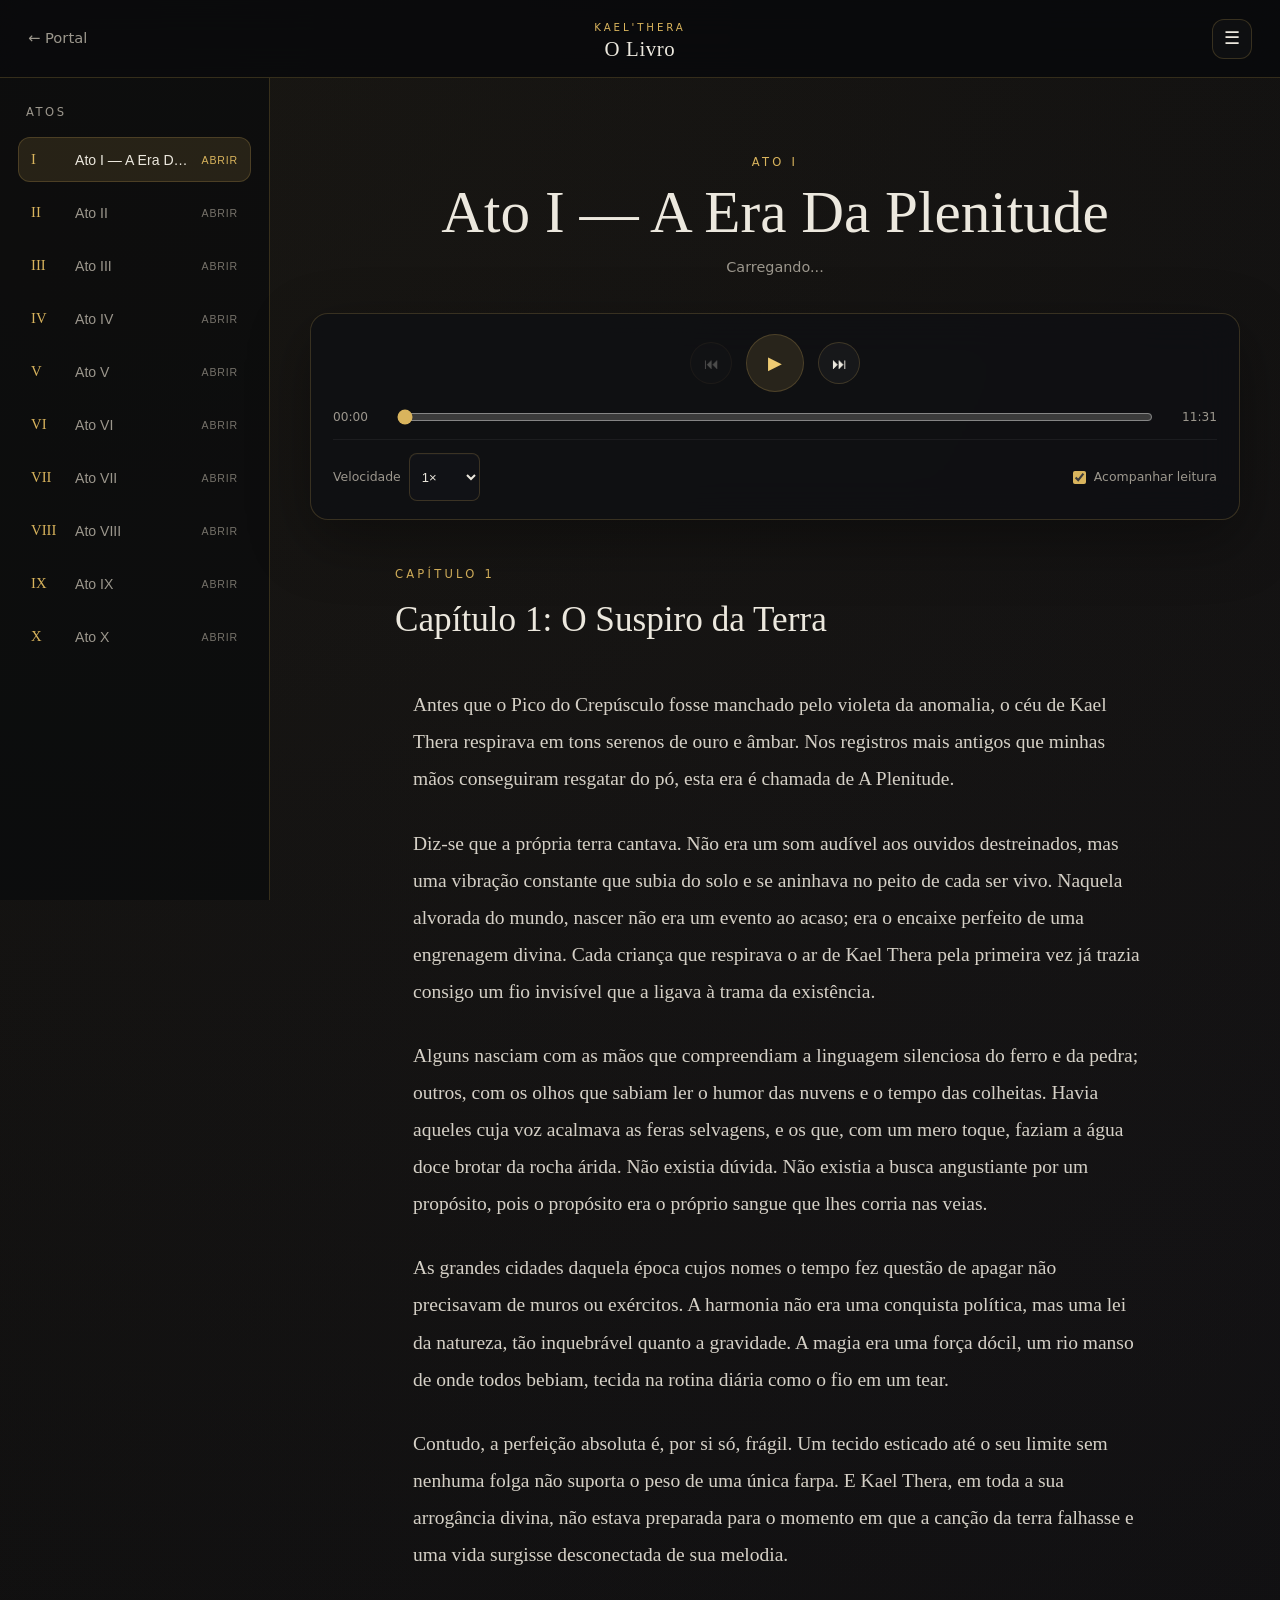
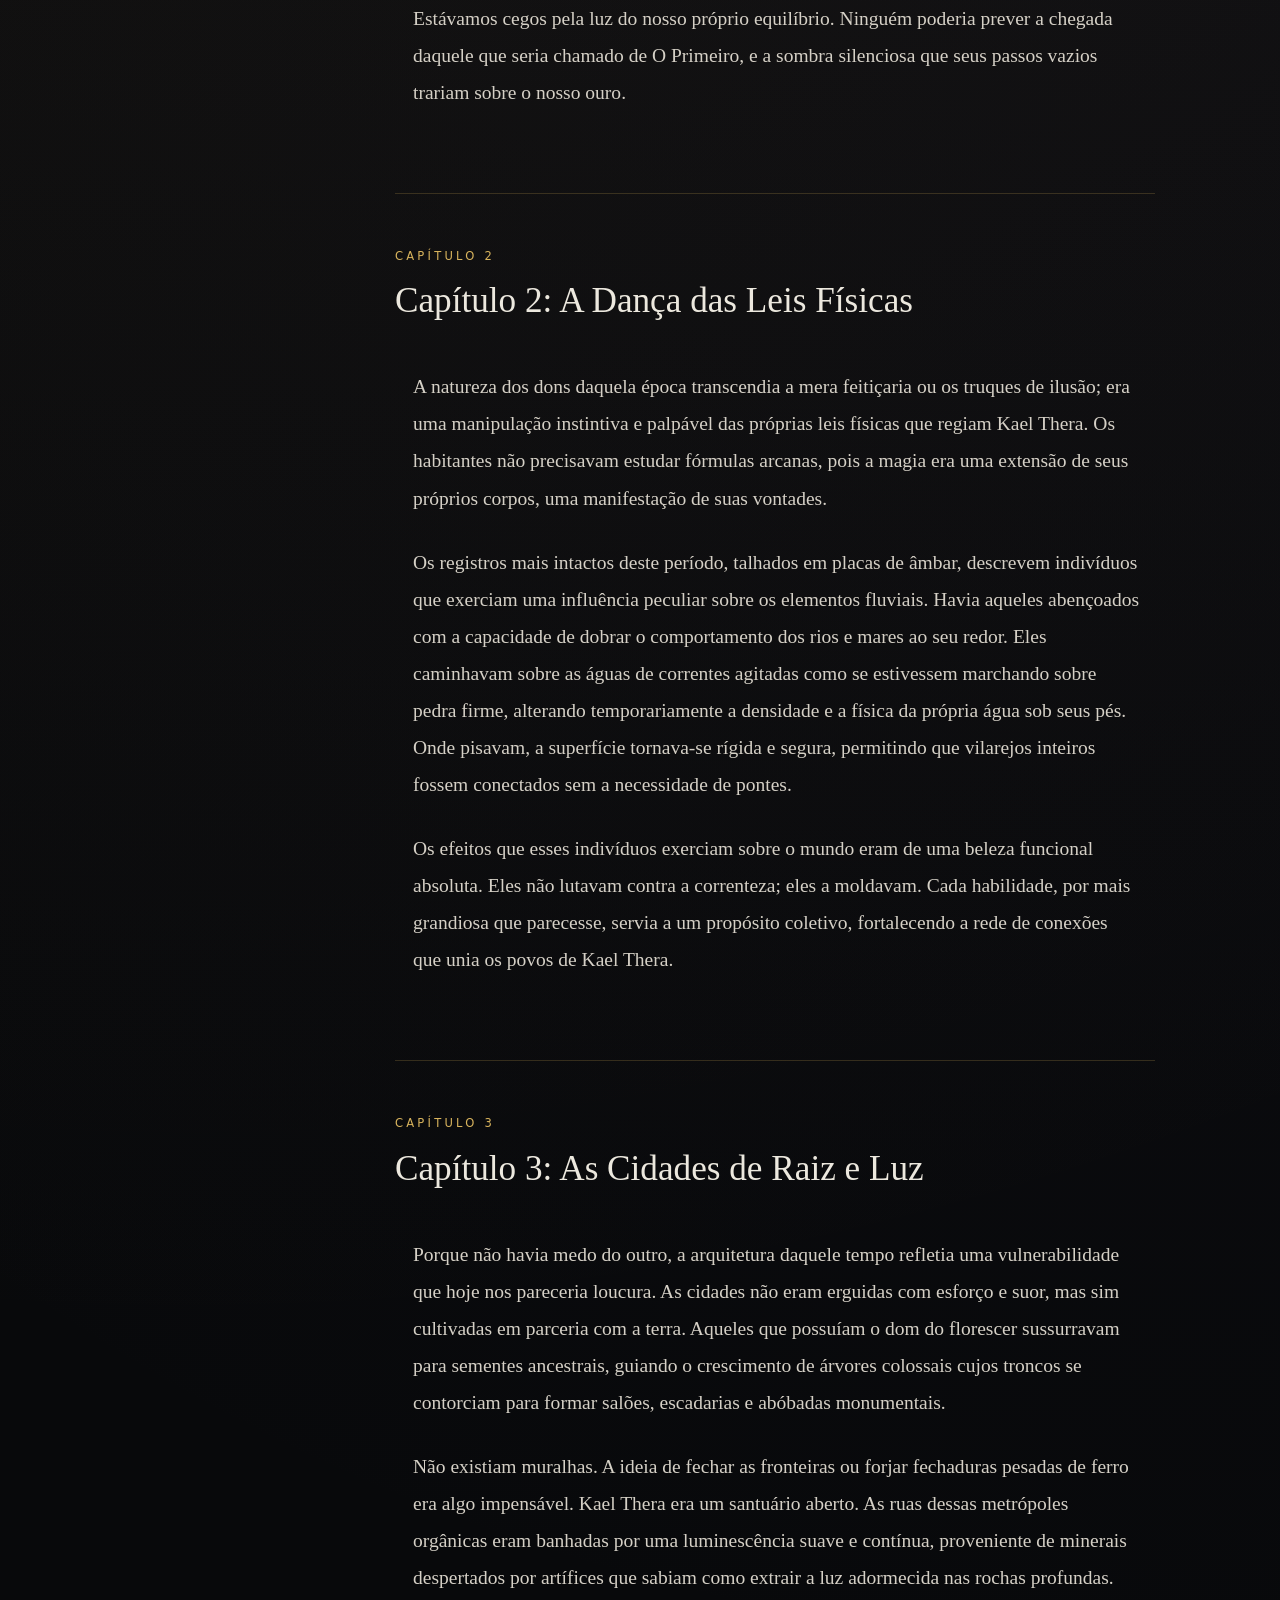
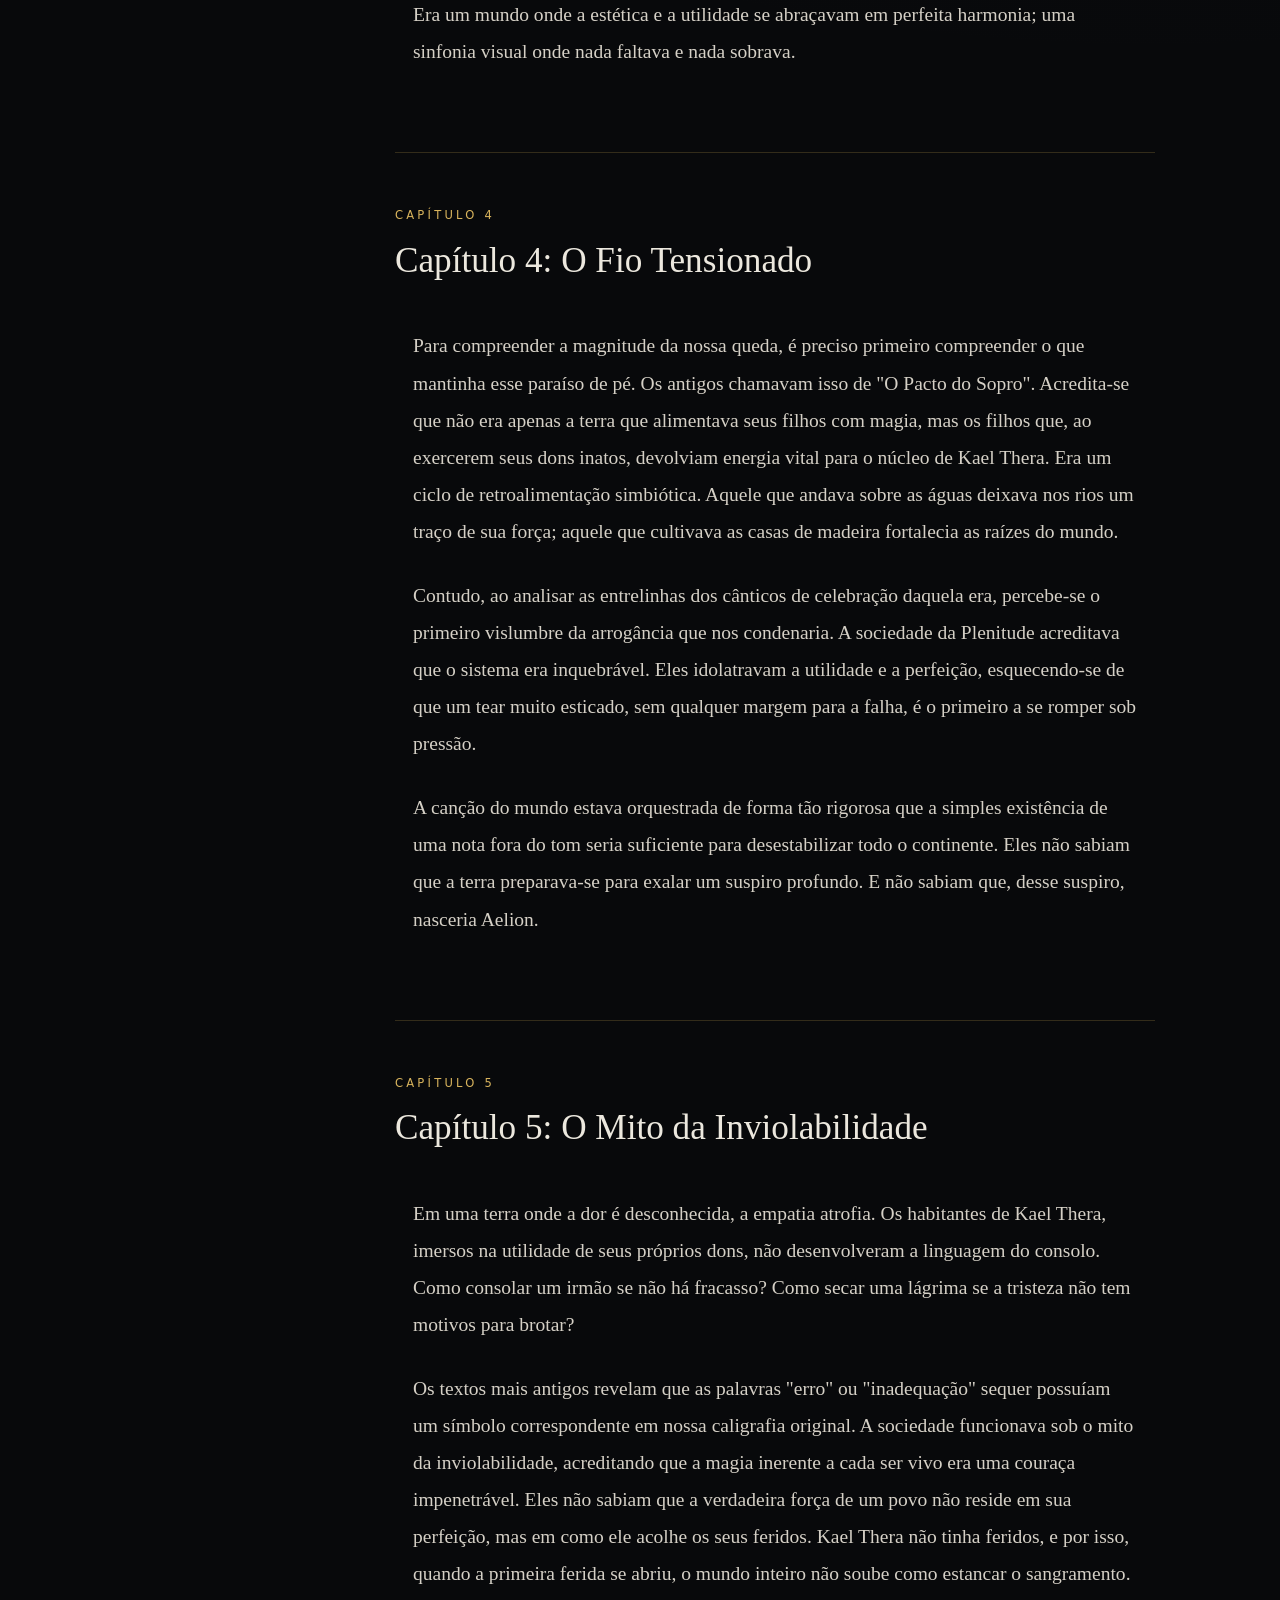
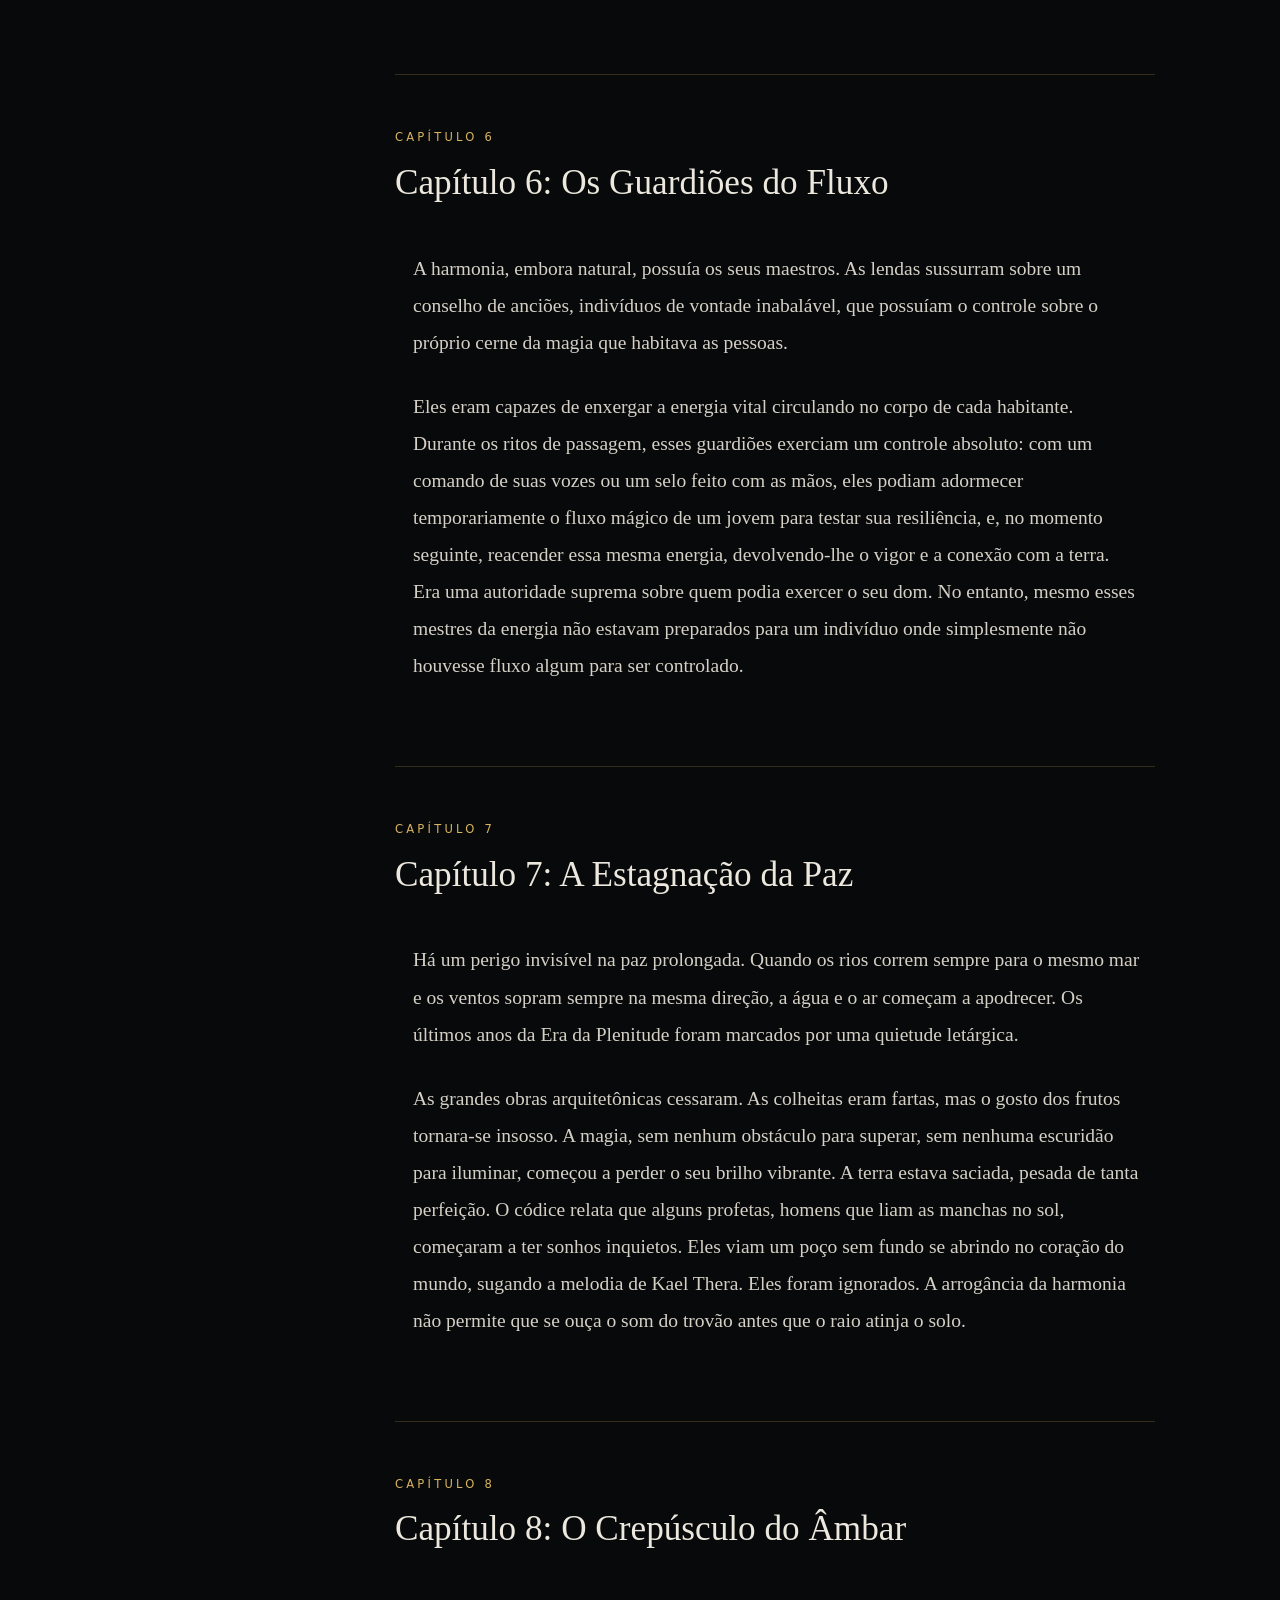
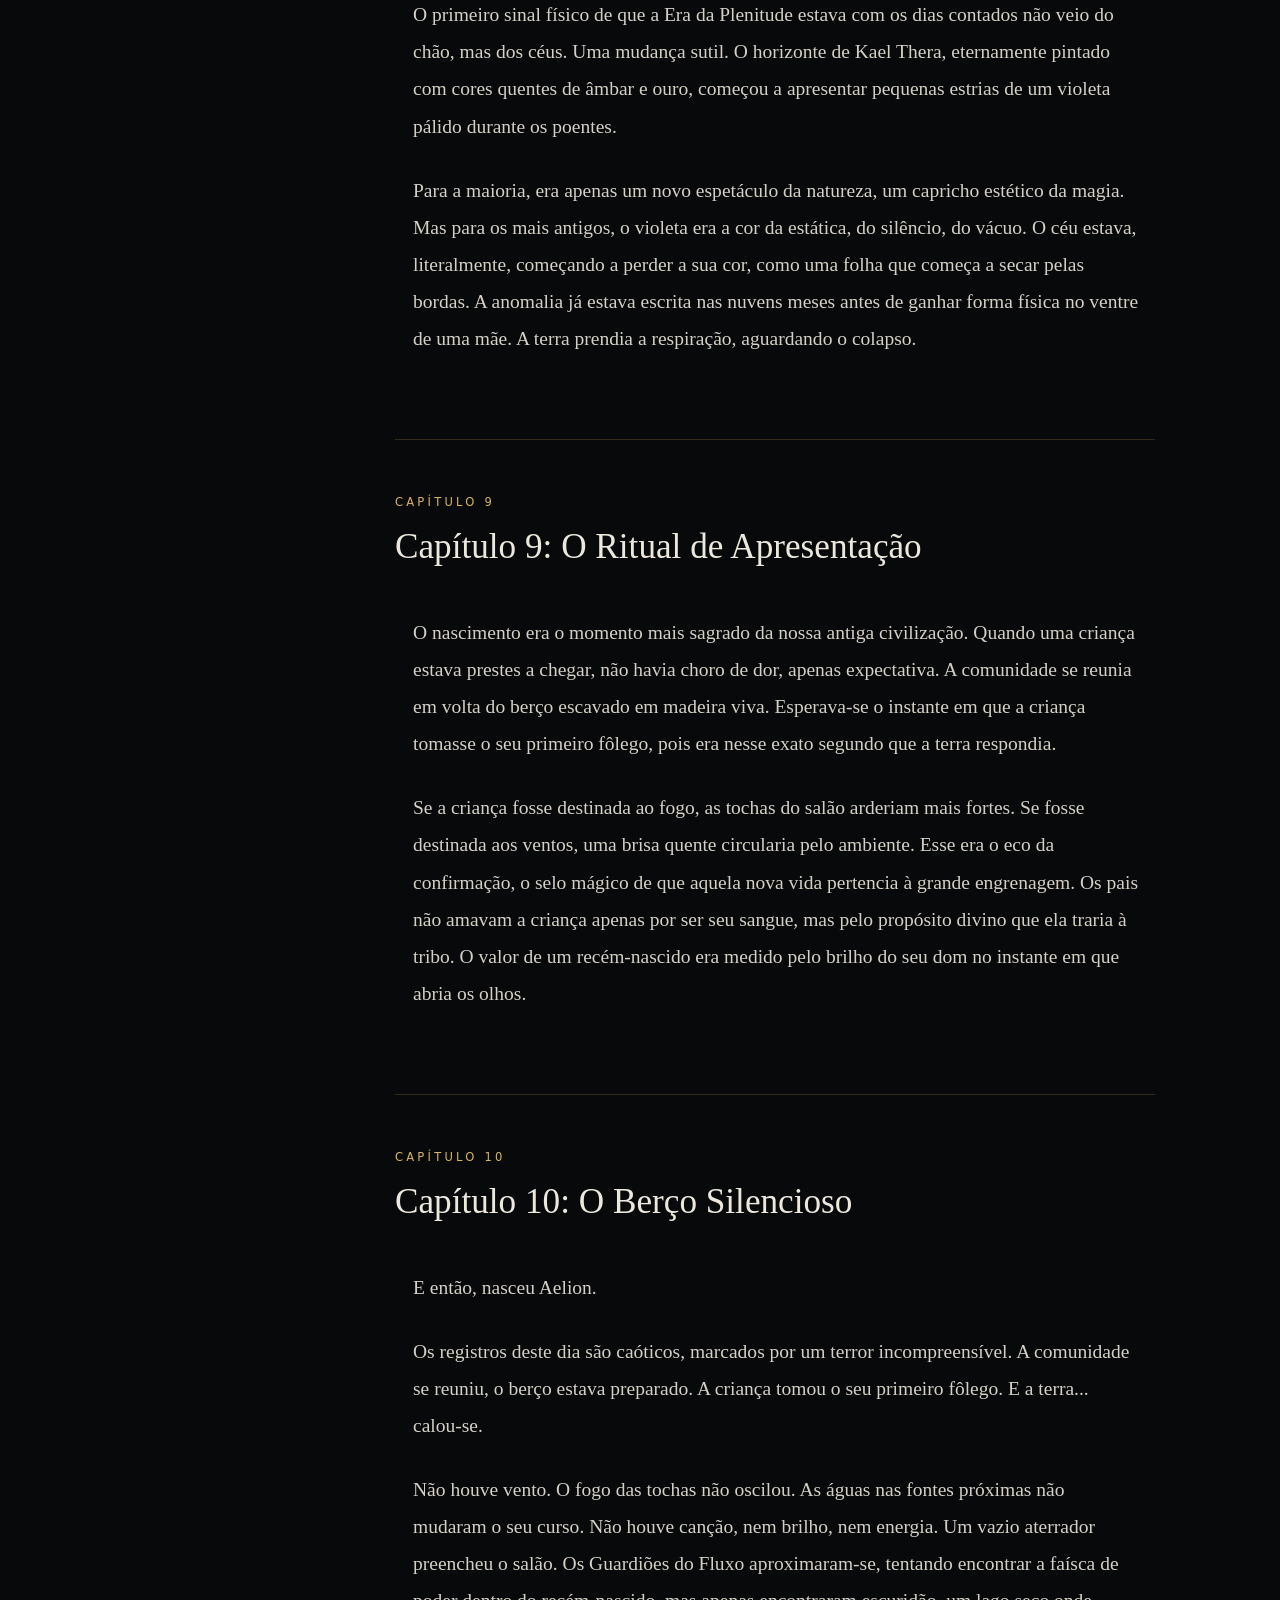
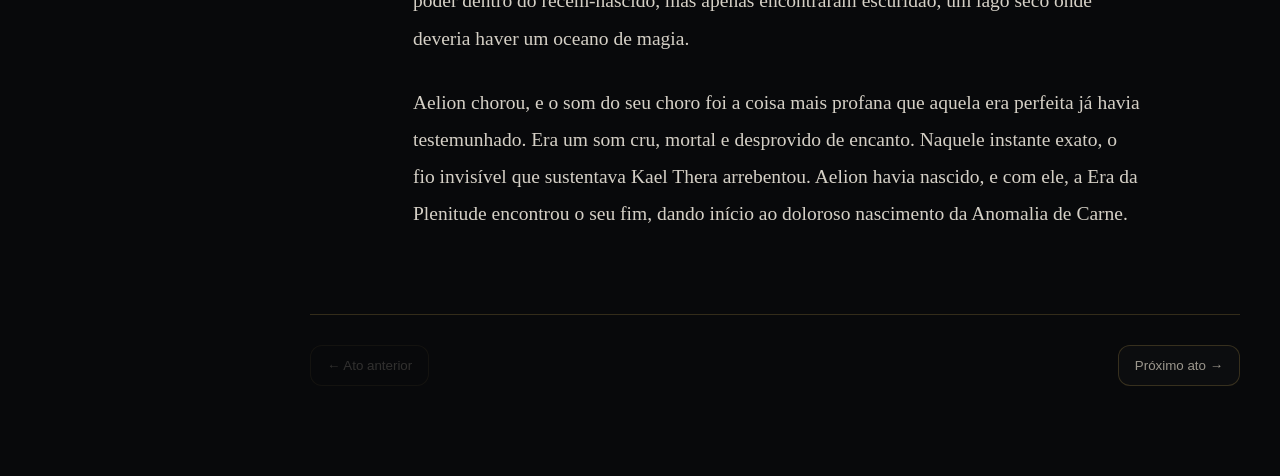
==== commit 0525ae37: "Update livro.html" ====
--- a/livro.html
+++ b/livro.html
@@ -6,7 +6,6 @@
   <meta name="theme-color" content="#0b0b0d">
   <title>Livro de Kael'Thera</title>
   <link rel="stylesheet" href="style.css">
-  <link rel="icon" type="image/png" href="favicon.png">
   <style>
 /* KAEL'THERA — LIVRO CSS EMBUTIDO */
 :root {
@@ -364,6 +363,7 @@
   }
 }
 
+  \n/* =========================================================\n   MODO LEITURA + PLAYER DISCRETO\n   ========================================================= */\n.book-text[hidden] {\n  display: none !important;\n}\n\n.book-player {\n  transition:\n    opacity .28s ease,\n    transform .28s ease,\n    box-shadow .28s ease,\n    background .28s ease,\n    border-color .28s ease;\n  transform-origin: top center;\n}\n\nbody.book-follow-enabled.is-playing.book-player-idle .book-player {\n  opacity: .075;\n  transform: translateY(-8px) scale(.985);\n  box-shadow: none;\n  pointer-events: none;\n}\n\nbody.book-follow-enabled.is-playing.book-player-idle .book-control-play {\n  opacity: .55;\n}\n\n.book-segment {\n  scroll-margin-top: 270px;\n}\n\n.book-text[hidden] + .book-bottom-nav {\n  margin-top: 34px;\n}\n\n@media (max-width: 700px) {\n  body.book-follow-enabled.is-playing.book-player-idle .book-player {\n    opacity: .055;\n    transform: translateY(-6px) scale(.98);\n  }\n\n  .book-segment {\n    scroll-margin-top: 235px;\n  }\n}\n\n@media (prefers-reduced-motion: reduce) {\n  .book-player { transition: none; }\n}\n
   </style>
 </head>
 <body class="book-page">
@@ -424,8 +424,8 @@
             </label>
 
             <label class="book-follow">
-              <input id="autoFollow" type="checkbox" checked>
-              <span>Acompanhar texto</span>
+              <input id="autoFollow" type="checkbox" checked aria-controls="bookText" aria-expanded="true">
+              <span>Acompanhar leitura</span>
             </label>
           </div>
         </section>
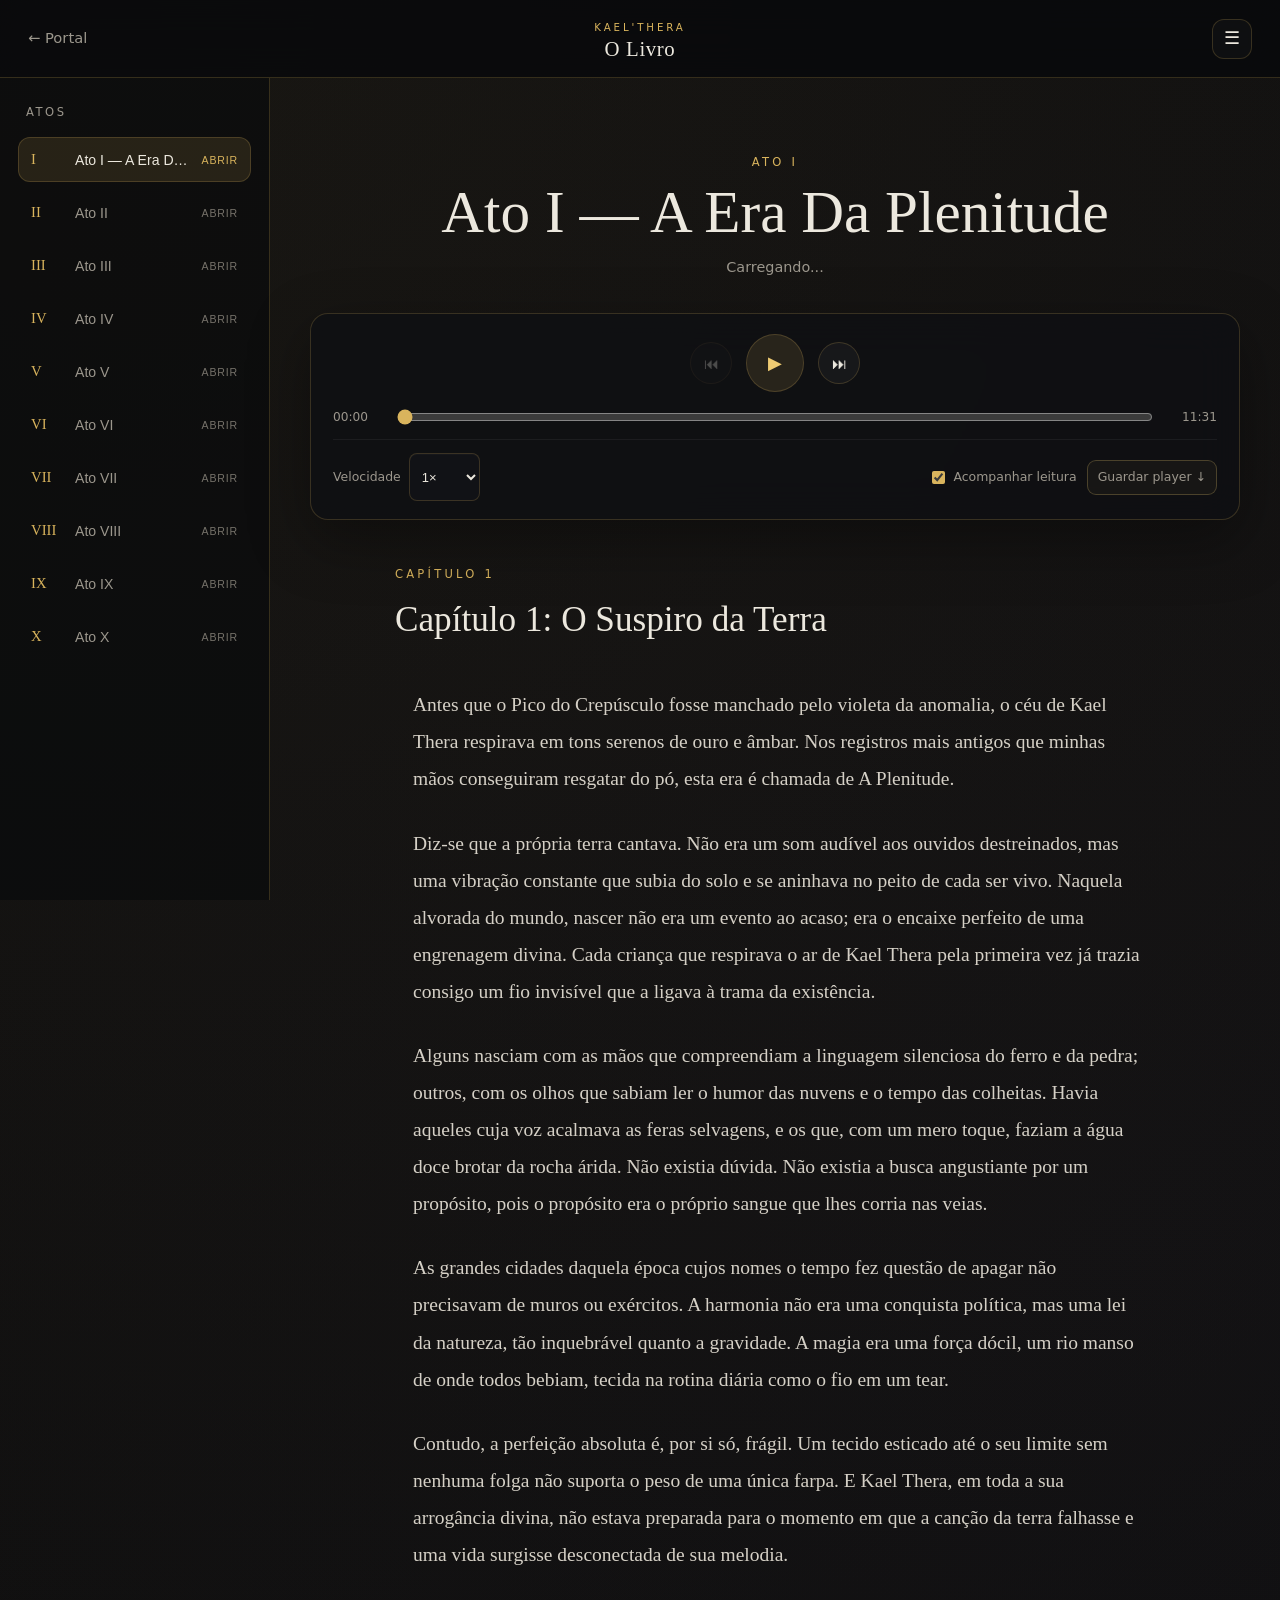
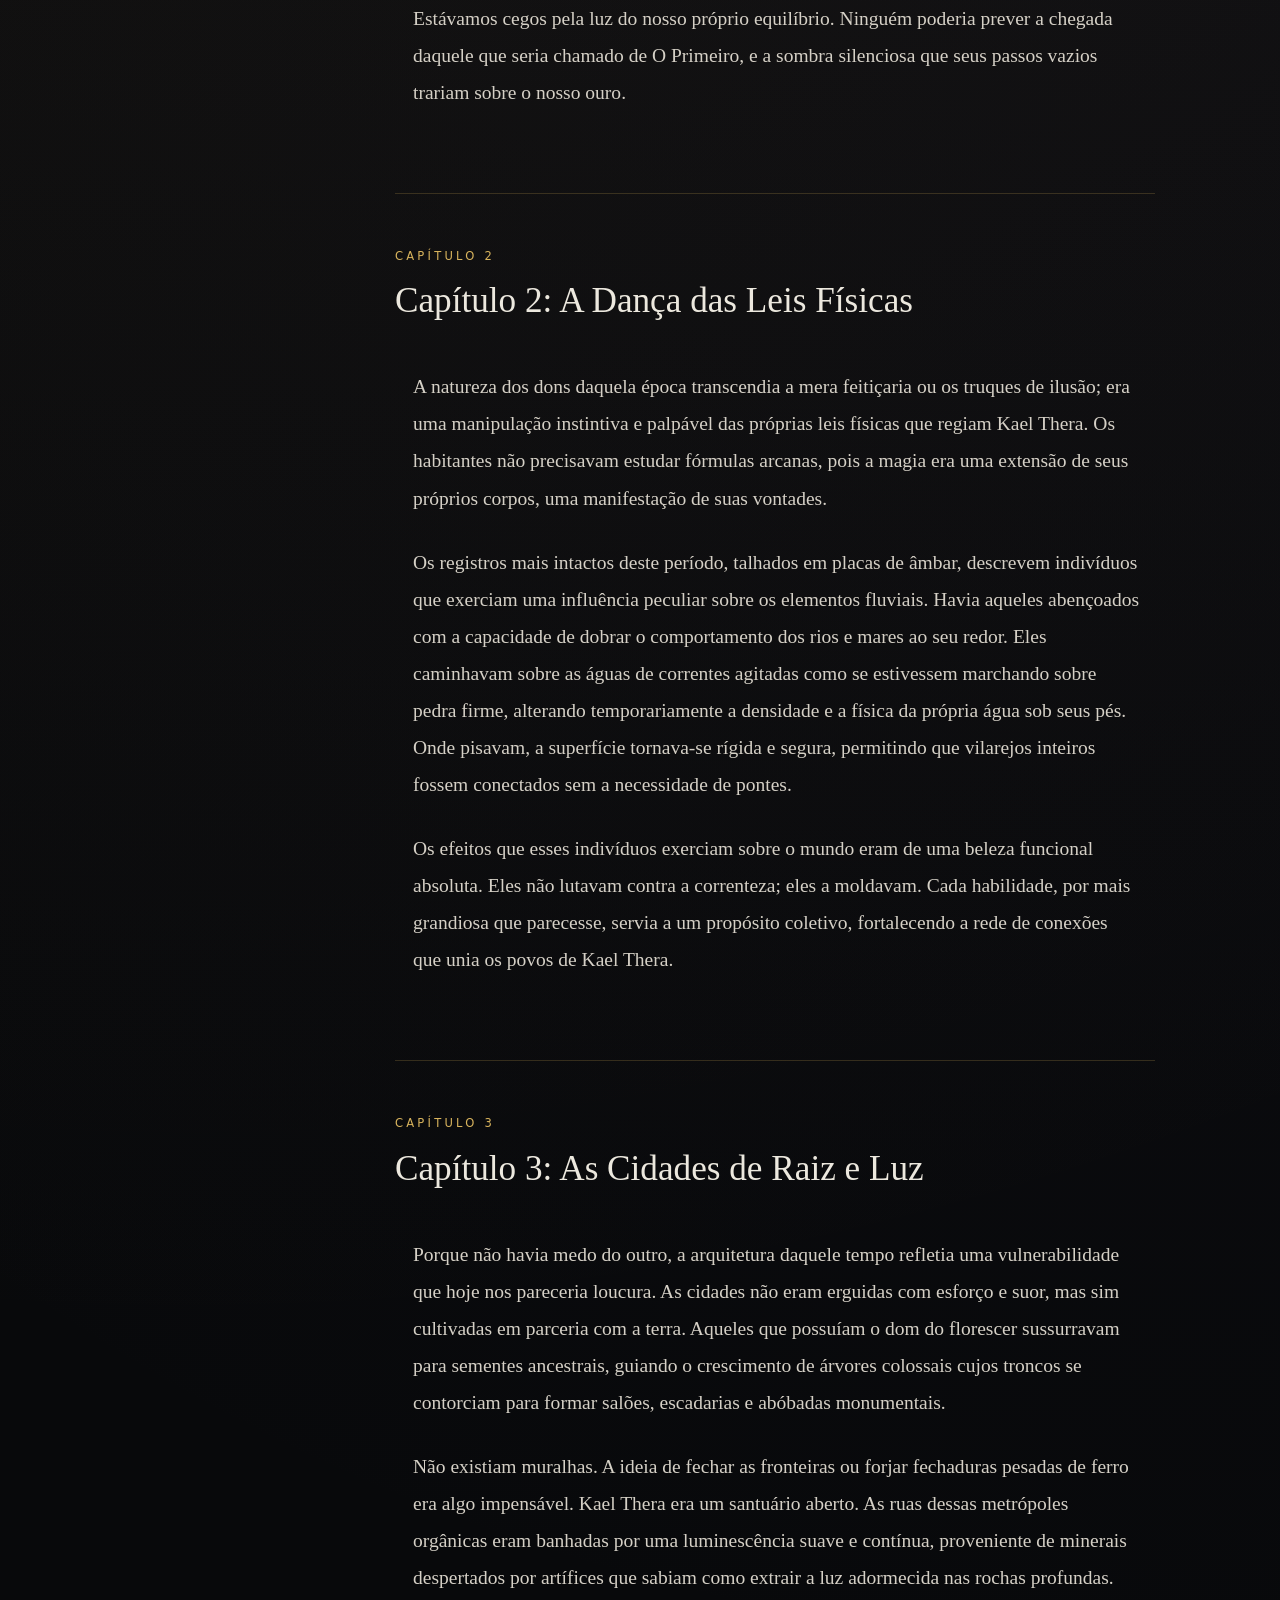
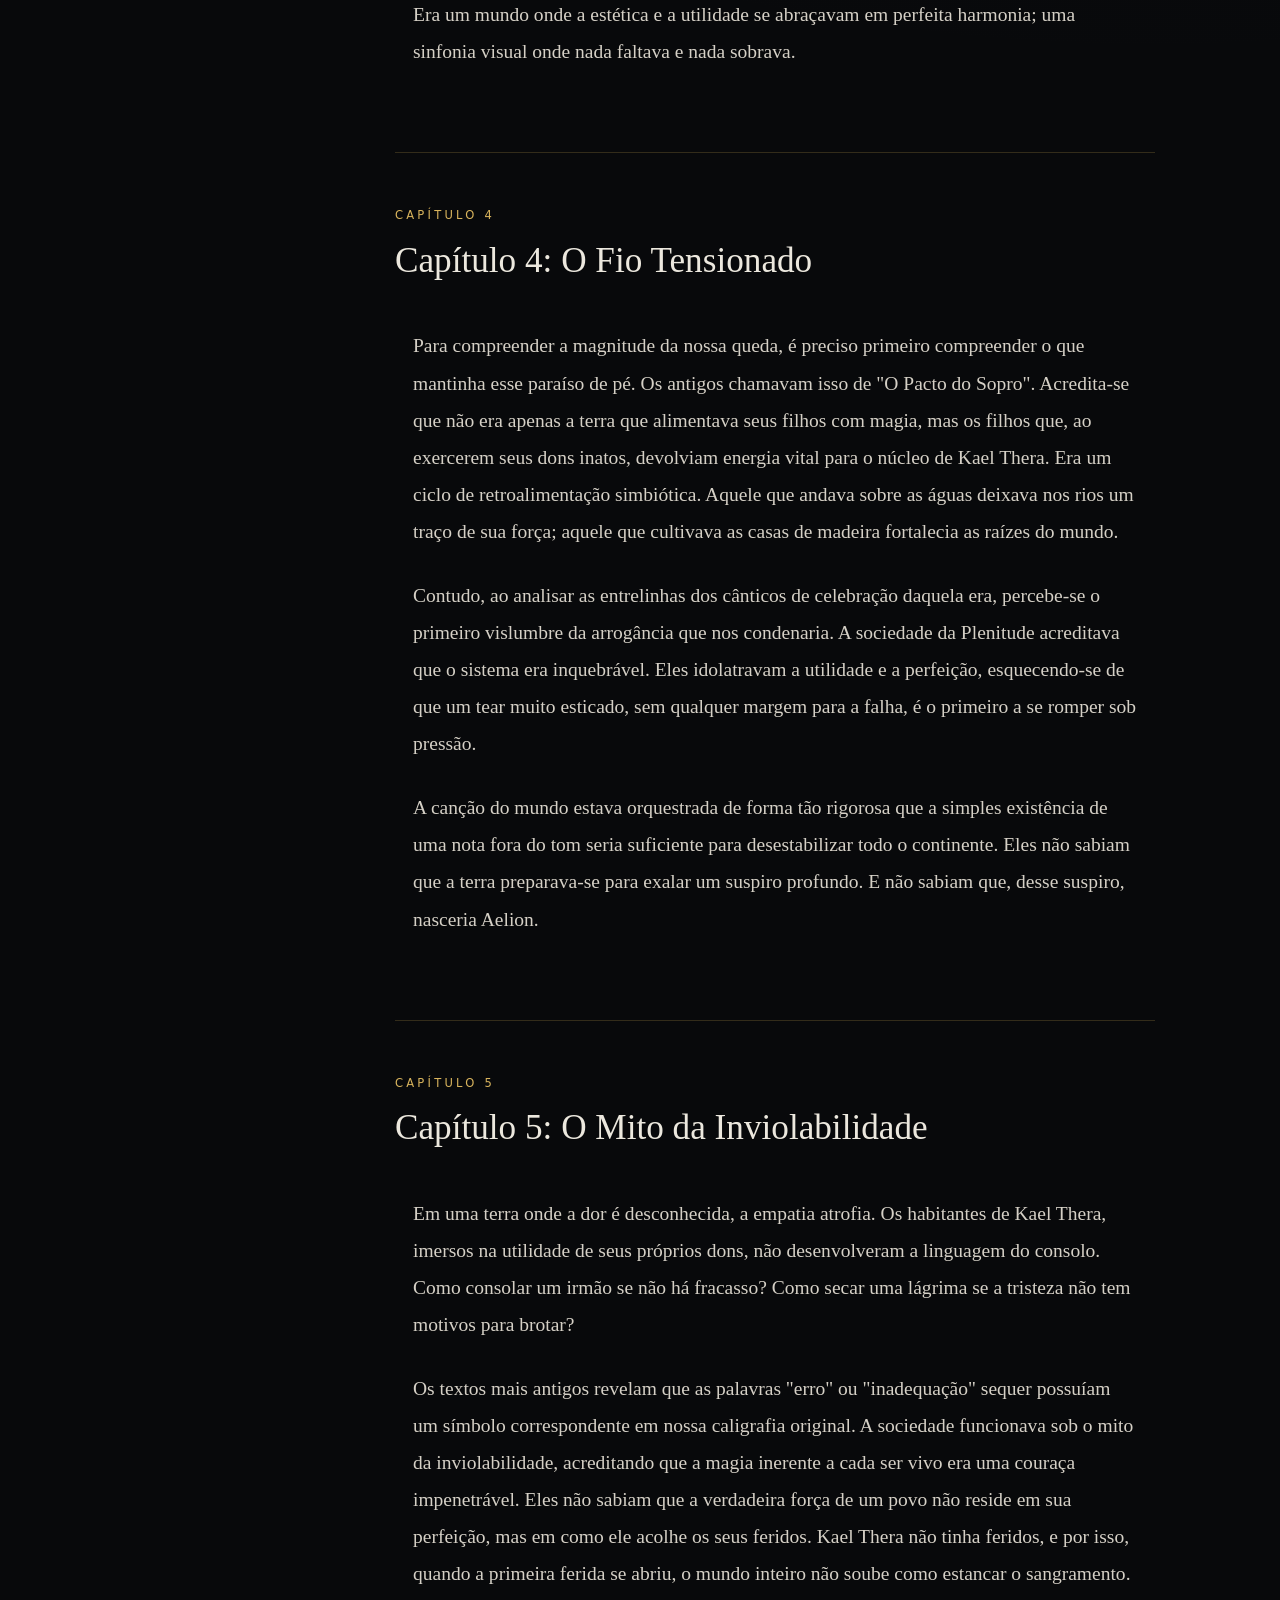
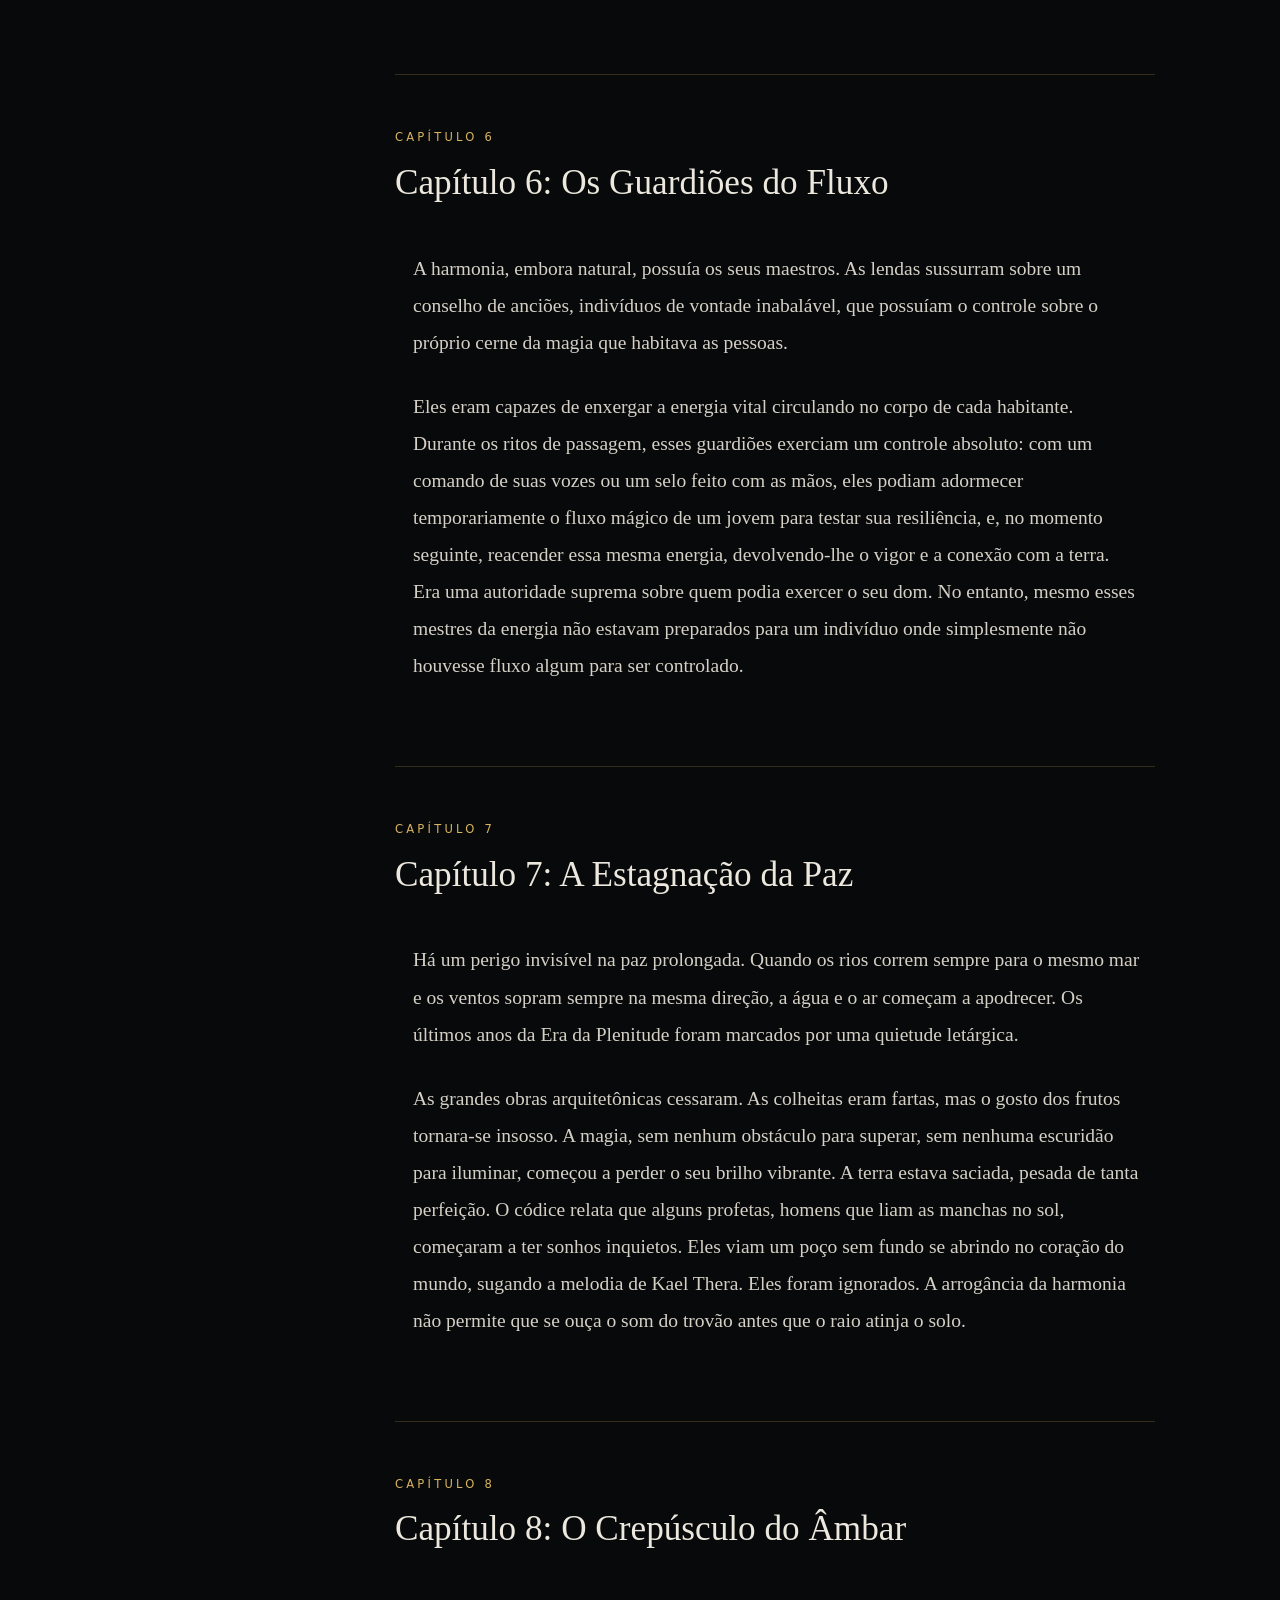
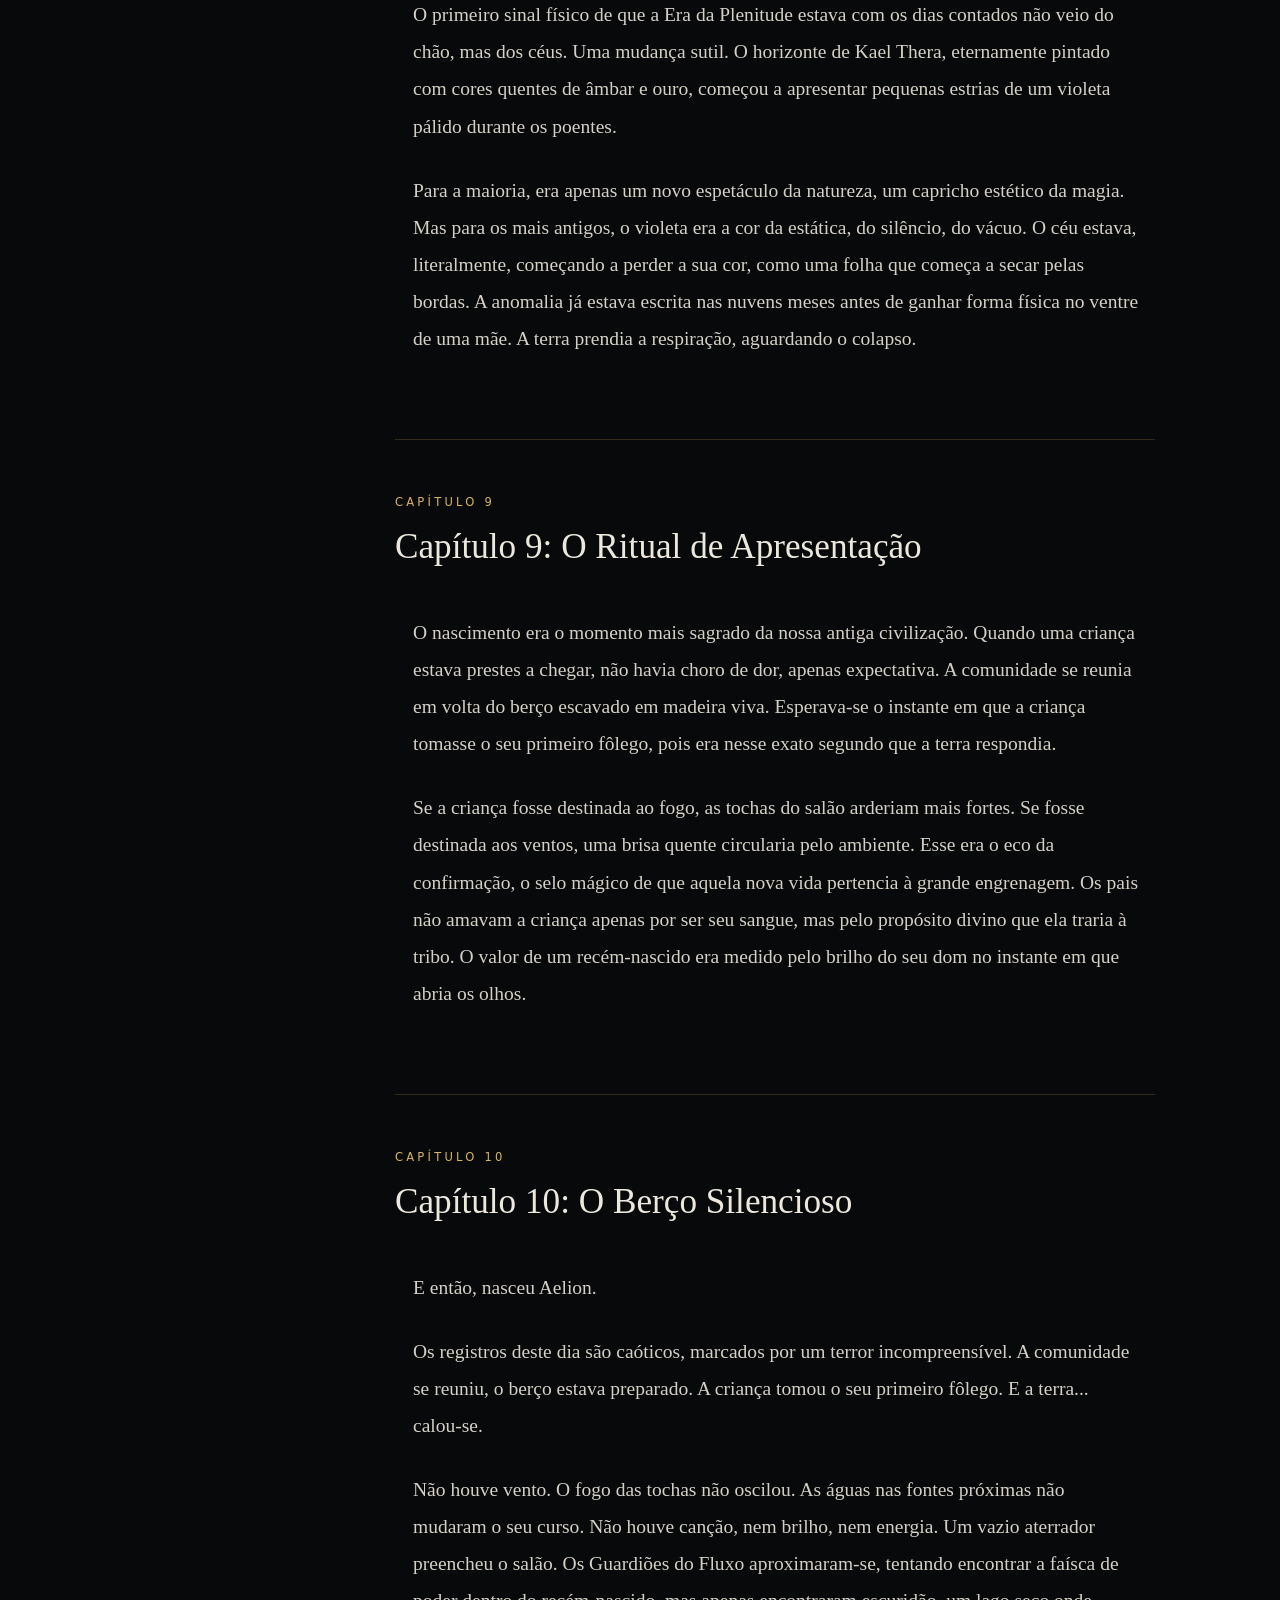
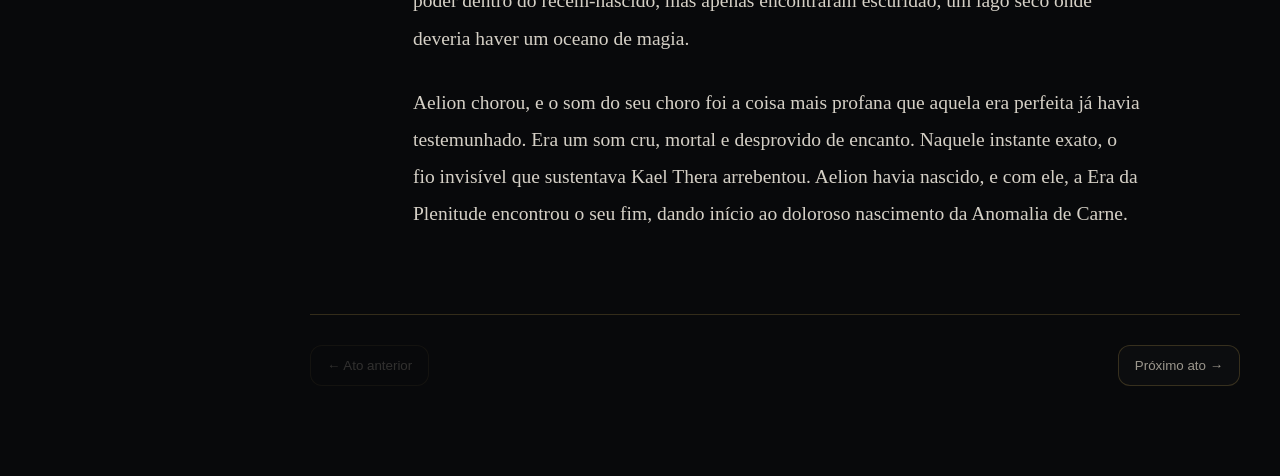
==== commit c02791d9: "Update livro.html" ====
--- a/livro.html
+++ b/livro.html
@@ -363,7 +363,148 @@
   }
 }
 
-  \n/* =========================================================\n   MODO LEITURA + PLAYER DISCRETO\n   ========================================================= */\n.book-text[hidden] {\n  display: none !important;\n}\n\n.book-player {\n  transition:\n    opacity .28s ease,\n    transform .28s ease,\n    box-shadow .28s ease,\n    background .28s ease,\n    border-color .28s ease;\n  transform-origin: top center;\n}\n\nbody.book-follow-enabled.is-playing.book-player-idle .book-player {\n  opacity: .075;\n  transform: translateY(-8px) scale(.985);\n  box-shadow: none;\n  pointer-events: none;\n}\n\nbody.book-follow-enabled.is-playing.book-player-idle .book-control-play {\n  opacity: .55;\n}\n\n.book-segment {\n  scroll-margin-top: 270px;\n}\n\n.book-text[hidden] + .book-bottom-nav {\n  margin-top: 34px;\n}\n\n@media (max-width: 700px) {\n  body.book-follow-enabled.is-playing.book-player-idle .book-player {\n    opacity: .055;\n    transform: translateY(-6px) scale(.98);\n  }\n\n  .book-segment {\n    scroll-margin-top: 235px;\n  }\n}\n\n@media (prefers-reduced-motion: reduce) {\n  .book-player { transition: none; }\n}\n
+
+
+/* =========================================================
+   MODO LEITURA + CAIXA DO PLAYER
+   ========================================================= */
+
+.book-text[hidden],
+.book-player[hidden],
+.book-player-dock[hidden] {
+  display: none !important;
+}
+
+.book-player {
+  position: sticky;
+}
+
+.book-player-options {
+  flex-wrap: wrap;
+}
+
+.book-player-actions {
+  display: flex;
+  align-items: center;
+  gap: 10px;
+}
+
+.book-player-store {
+  appearance: none;
+  border: 1px solid rgba(239,203,114,.24);
+  border-radius: 9px;
+  padding: 7px 10px;
+  color: var(--book-muted);
+  background: rgba(217,180,93,.045);
+  font: inherit;
+  cursor: pointer;
+  transition: .2s ease;
+}
+
+.book-player-store:hover {
+  color: var(--book-gold-strong);
+  border-color: rgba(239,203,114,.48);
+  background: rgba(217,180,93,.09);
+}
+
+/* Caixa compacta que guarda o player sem interromper o áudio. */
+.book-player-dock {
+  position: fixed;
+  z-index: 60;
+  right: 22px;
+  bottom: 22px;
+  width: min(310px, calc(100vw - 30px));
+  display: grid;
+  grid-template-columns: auto minmax(0,1fr) auto;
+  align-items: center;
+  gap: 11px;
+  padding: 10px 11px;
+  border: 1px solid rgba(239,203,114,.28);
+  border-radius: 15px;
+  color: var(--book-text);
+  background:
+    radial-gradient(circle at 0 0, rgba(217,180,93,.11), transparent 48%),
+    rgba(12,13,16,.94);
+  backdrop-filter: blur(18px);
+  box-shadow: 0 18px 55px rgba(0,0,0,.42);
+}
+
+.book-player-dock-play {
+  width: 42px;
+  height: 42px;
+  display: grid;
+  place-items: center;
+  border: 1px solid rgba(239,203,114,.30);
+  border-radius: 50%;
+  color: var(--book-gold-strong);
+  background: var(--book-gold-soft);
+  cursor: pointer;
+}
+
+.book-player-dock-info {
+  min-width: 0;
+}
+
+.book-player-dock-info strong {
+  display: block;
+  margin-bottom: 2px;
+  color: #f1ead8;
+  font-family: Georgia, "Times New Roman", serif;
+  font-size: .88rem;
+  font-weight: 500;
+}
+
+.book-player-dock-meta {
+  display: flex;
+  gap: 7px;
+  color: var(--book-muted);
+  font-size: .65rem;
+  font-variant-numeric: tabular-nums;
+  white-space: nowrap;
+}
+
+.book-player-dock-open {
+  appearance: none;
+  border: 1px solid rgba(255,255,255,.08);
+  border-radius: 9px;
+  padding: 8px 9px;
+  color: #d8d2c5;
+  background: rgba(255,255,255,.035);
+  font-size: .68rem;
+  cursor: pointer;
+  transition: .2s ease;
+}
+
+.book-player-dock-open:hover {
+  color: var(--book-gold-strong);
+  border-color: rgba(239,203,114,.35);
+}
+
+.book-segment {
+  scroll-margin-top: 150px;
+}
+
+.book-text[hidden] + .book-bottom-nav {
+  margin-top: 34px;
+}
+
+@media (max-width: 700px) {
+  .book-player-options {
+    align-items: stretch;
+  }
+
+  .book-player-actions {
+    width: 100%;
+    justify-content: space-between;
+  }
+
+  .book-player-dock {
+    right: 12px;
+    bottom: 12px;
+    width: calc(100vw - 24px);
+  }
+}
+
   </style>
 </head>
 <body class="book-page">
@@ -423,12 +564,35 @@
               </select>
             </label>
 
-            <label class="book-follow">
-              <input id="autoFollow" type="checkbox" checked aria-controls="bookText" aria-expanded="true">
-              <span>Acompanhar leitura</span>
-            </label>
+            <div class="book-player-actions">
+              <label class="book-follow">
+                <input id="autoFollow" type="checkbox" checked aria-controls="bookText" aria-expanded="true">
+                <span>Acompanhar leitura</span>
+              </label>
+
+              <button id="collapsePlayer" class="book-player-store" type="button" aria-controls="playerDock">
+                Guardar player ↓
+              </button>
+            </div>
           </div>
         </section>
+
+        <aside id="playerDock" class="book-player-dock" aria-label="Player compacto" aria-hidden="true" hidden>
+          <button id="dockPlayPause" class="book-player-dock-play" type="button" aria-label="Reproduzir áudio">▶</button>
+
+          <div class="book-player-dock-info">
+            <strong>🎧 Audiolivro</strong>
+            <div class="book-player-dock-meta">
+              <span id="dockAct">Ato I</span>
+              <span>•</span>
+              <span id="dockTime">00:00 / 00:00</span>
+            </div>
+          </div>
+
+          <button id="dockOpen" class="book-player-dock-open" type="button">
+            Abrir player ↑
+          </button>
+        </aside>
 
         <section id="bookText" class="book-text" aria-live="polite">
           <div class="book-loading">
